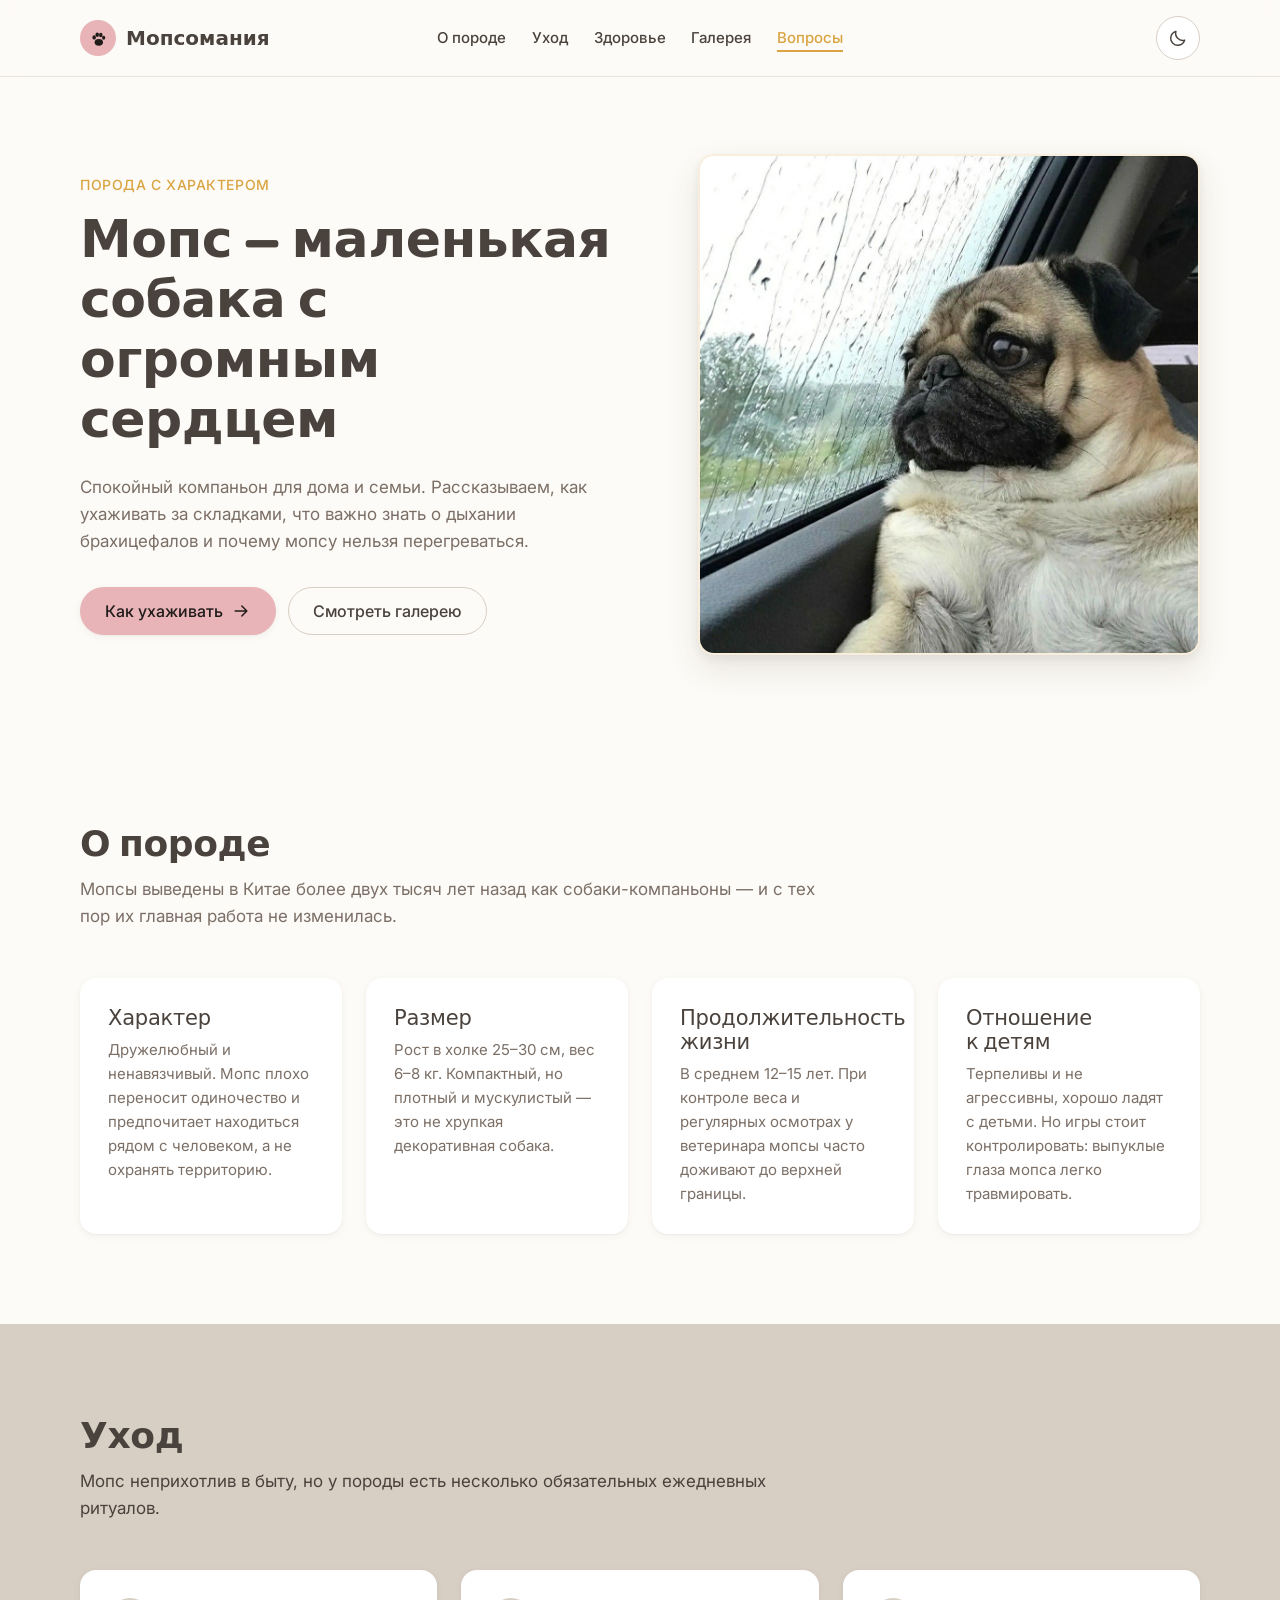
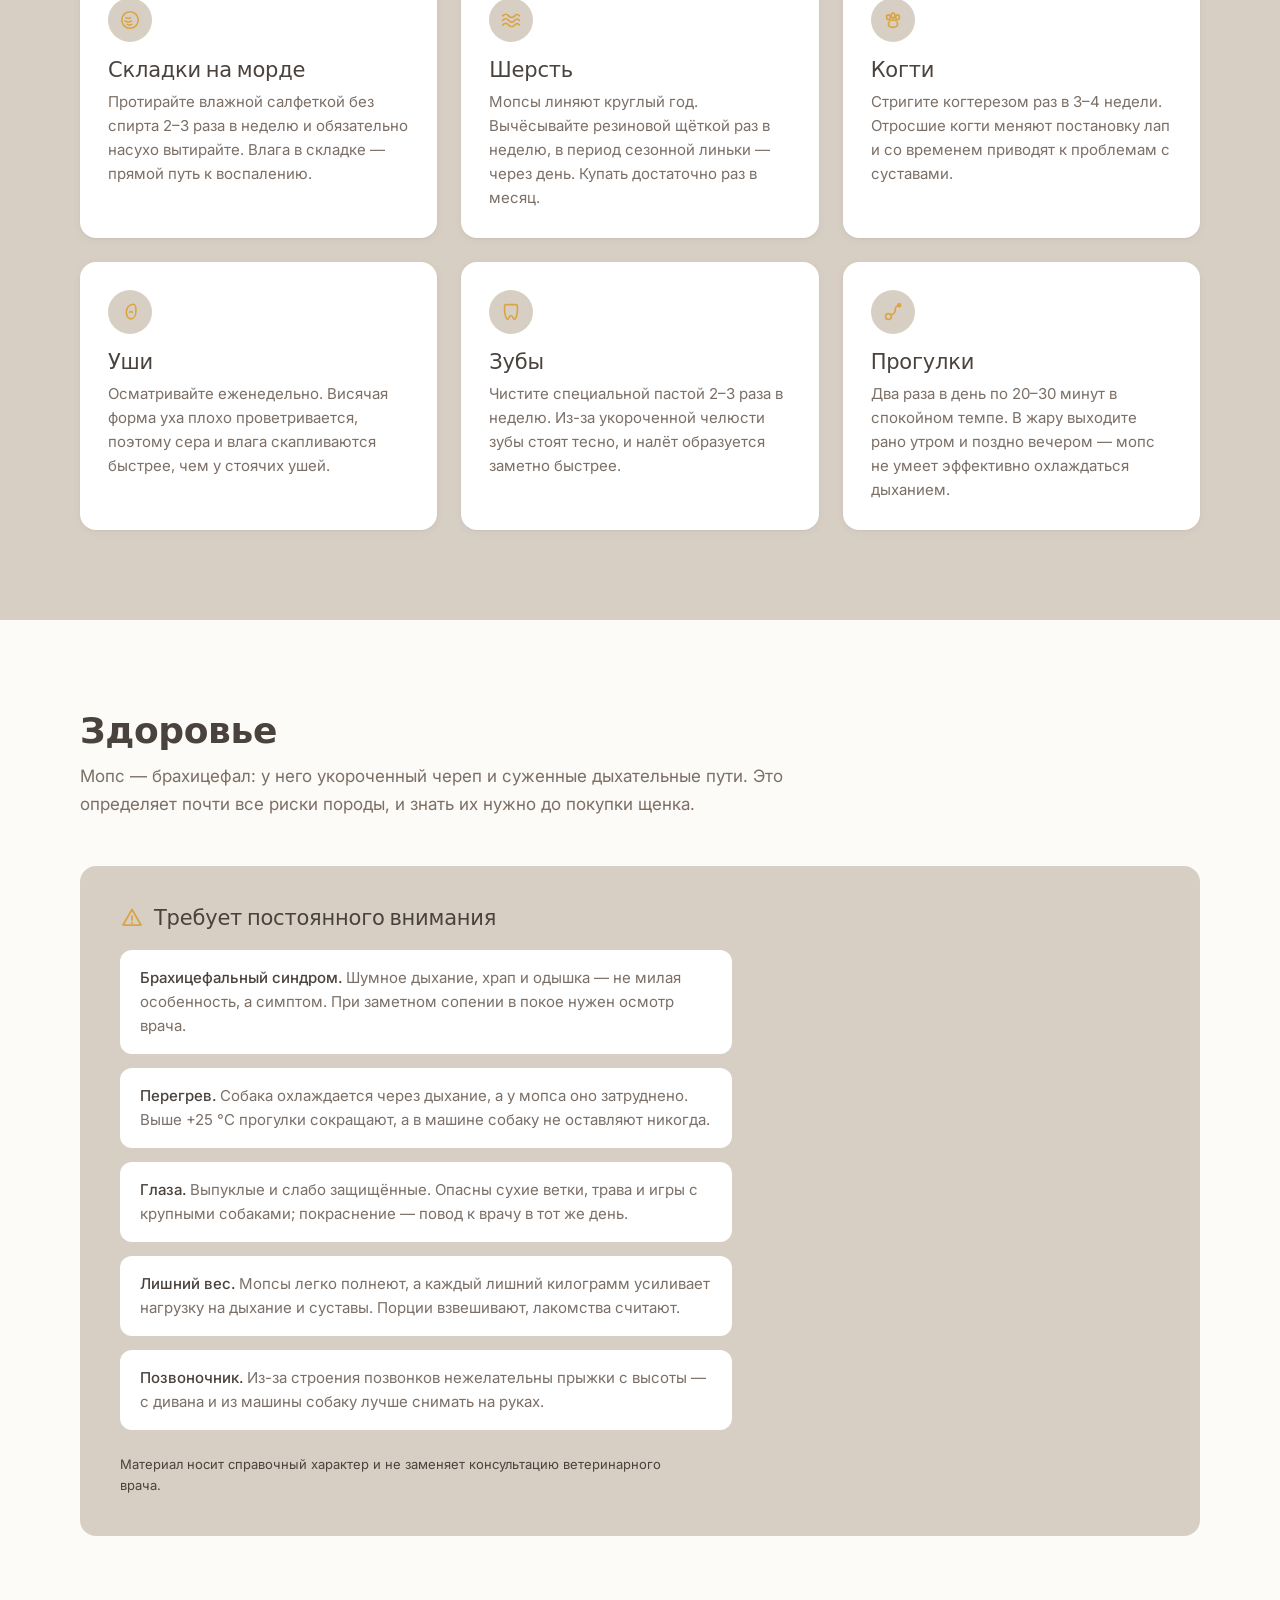
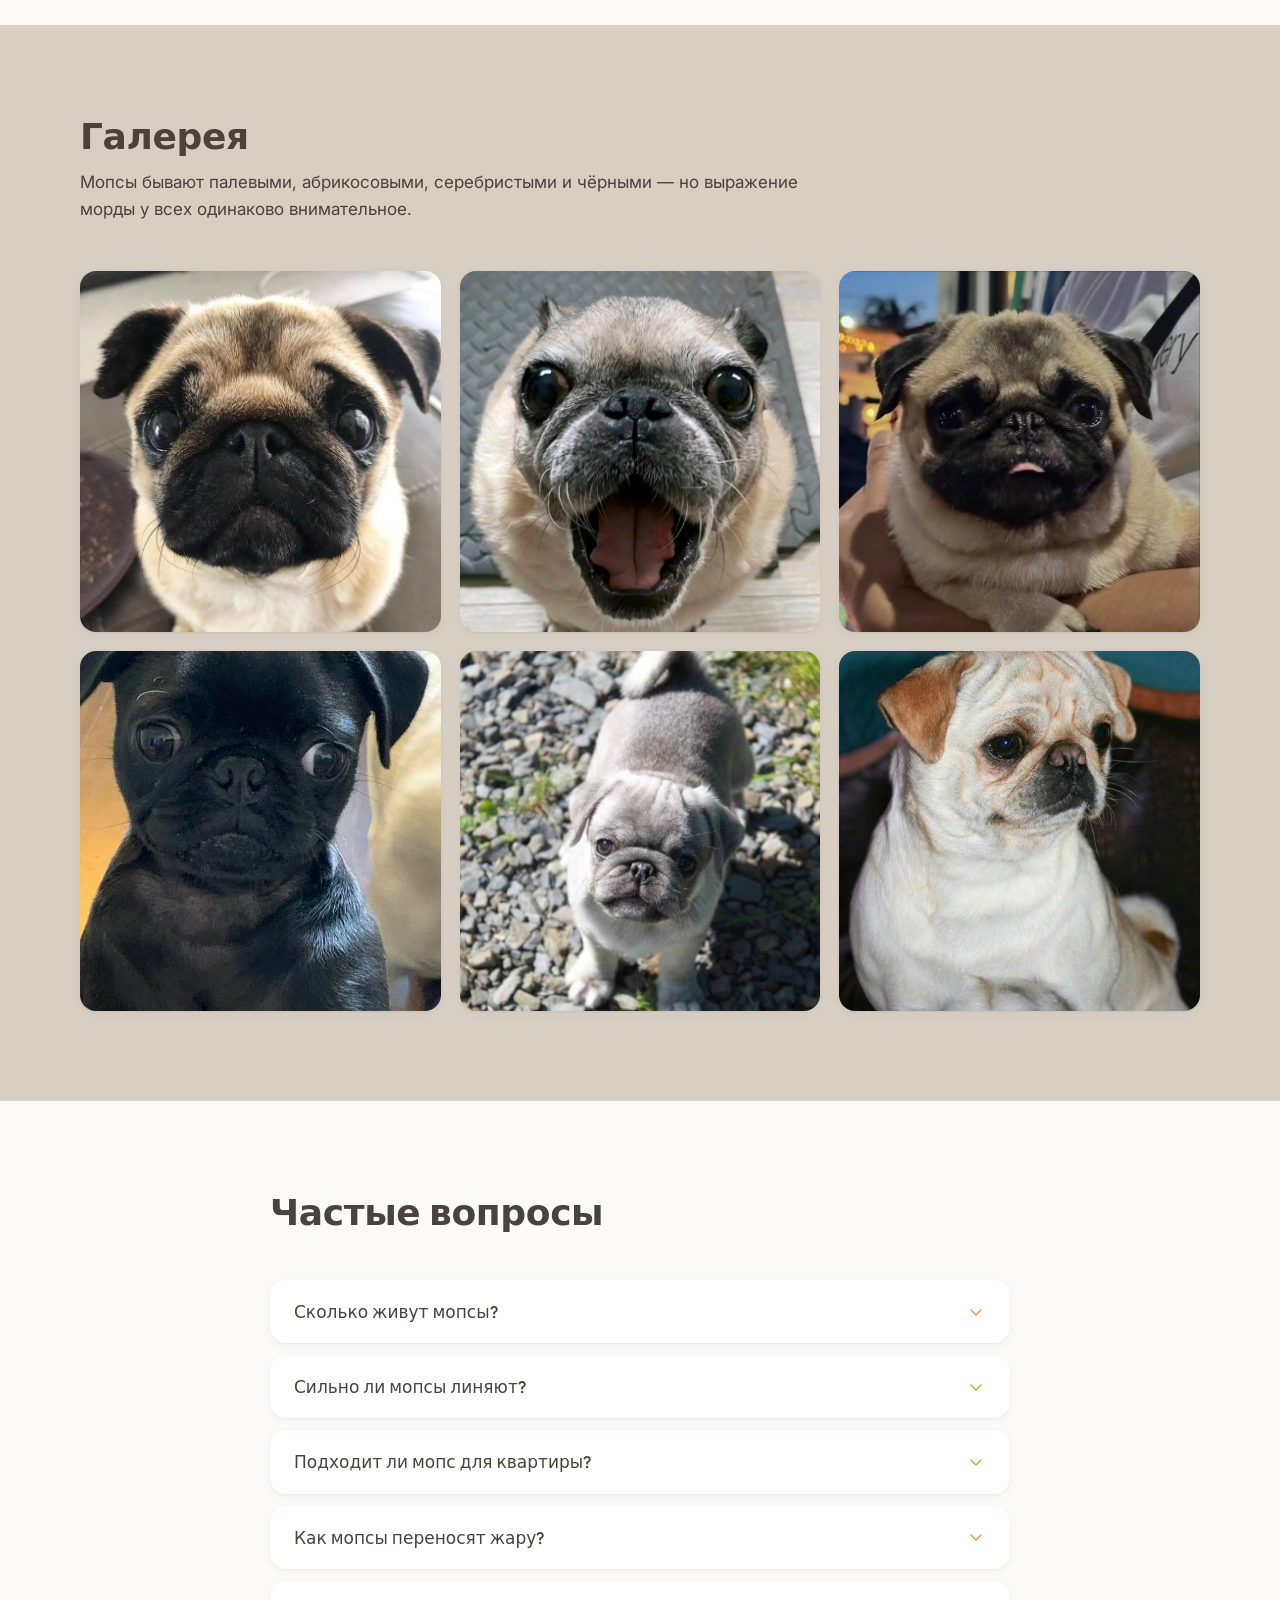
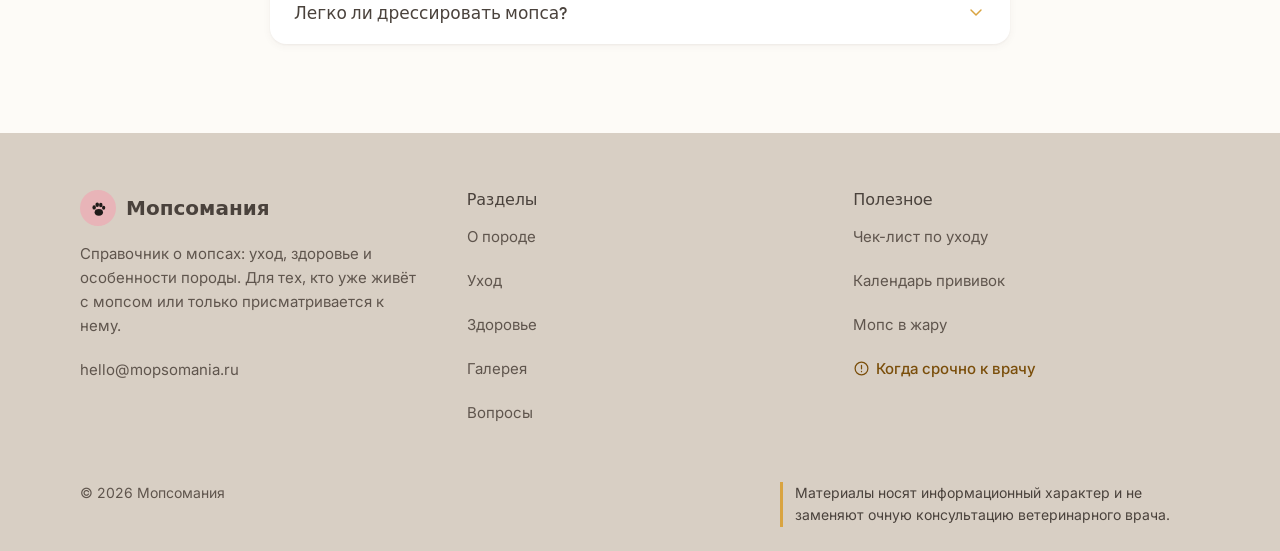
==== index.html @ 710b3b47 "Лендинг о мопсах: вёрстка, интерактивное фото в hero, галерея Статический сайт без зависимостей: чис" ====
<!DOCTYPE html>
<html lang="ru">
<head>
  <meta charset="UTF-8">
  <meta name="viewport" content="width=device-width, initial-scale=1.0">
  <title>Мопсы — всё о породе: характер, уход и здоровье</title>
  <meta name="description" content="Подробно о мопсах: характер породы, ежедневный уход, особенности здоровья брахицефалов, галерея и ответы на частые вопросы.">

  <!-- Инлайновый favicon: без него браузер стучится за /favicon.ico и ловит 404.
       Та же лапа, что в логотипе, — эмодзи рисовала система, и знак в шапке
       и на вкладке выглядели по-разному. Решётки в цветах экранированы как %23. -->
  <link rel="icon" href="data:image/svg+xml,<svg xmlns='http://www.w3.org/2000/svg' viewBox='0 0 24 24'><circle cx='12' cy='12' r='12' fill='%23E8B4B8'/><g fill='%231F1B19'><ellipse cx='6.5' cy='10.6' rx='2.15' ry='2.75'/><ellipse cx='10.4' cy='7.3' rx='2.25' ry='2.95'/><ellipse cx='14.9' cy='7.5' rx='2.2' ry='2.9'/><ellipse cx='18.5' cy='11' rx='2.05' ry='2.6'/><ellipse cx='12.4' cy='16.8' rx='5.3' ry='4.3'/></g></svg>">

  <!-- Шрифты: Fredoka для заголовков, Inter для текста -->
  <link rel="preconnect" href="https://fonts.googleapis.com">
  <link rel="preconnect" href="https://fonts.gstatic.com" crossorigin>
  <link href="https://fonts.googleapis.com/css2?family=Fredoka:wght@500;600&family=Inter:wght@400;500&display=swap" rel="stylesheet">

  <link rel="stylesheet" href="style.css">

  <!--
    Тема применяется ДО первой отрисовки, иначе при загрузке будет вспышка
    светлой темы. Класс .js помечает, что скрипты работают: анимации появления
    прячут контент только в этом случае, иначе без JS страница осталась бы пустой.
  -->
  <script>
    (function () {
      var root = document.documentElement;
      root.classList.add('js');
      var theme = 'light';
      try {
        var saved = localStorage.getItem('theme');
        if (saved === 'light' || saved === 'dark') {
          theme = saved;
        } else if (window.matchMedia('(prefers-color-scheme: dark)').matches) {
          theme = 'dark';
        }
      } catch (e) {
        /* localStorage недоступен (приватный режим) — остаётся светлая тема */
      }
      root.setAttribute('data-theme', theme);
    })();
  </script>
</head>
<body>
  <a class="skip-link" href="#main">Перейти к основному содержимому</a>

  <!-- Сентинел высотой 40px: пока он в зоне видимости, прокрутка меньше порога -->
  <div id="scroll-sentinel" aria-hidden="true"></div>

  <!-- ============ ШАПКА ============ -->
  <header class="header" id="header" role="banner">
    <div class="container header__inner">
      <a class="logo" href="#top">
        <span class="logo__mark" aria-hidden="true">
          <svg class="logo__paw" viewBox="0 0 24 24" aria-hidden="true" focusable="false">
            <ellipse cx="6.5" cy="10.6" rx="2.15" ry="2.75"/>
            <ellipse cx="10.4" cy="7.3" rx="2.25" ry="2.95"/>
            <ellipse cx="14.9" cy="7.5" rx="2.2" ry="2.9"/>
            <ellipse cx="18.5" cy="11" rx="2.05" ry="2.6"/>
            <ellipse cx="12.4" cy="16.8" rx="5.3" ry="4.3"/>
          </svg>
        </span>
        <span>Мопсомания</span>
      </a>

      <!--
        Связь пункта с секцией держится только на data-nav-link ↔ data-nav-section.
        href нигде не разбирается, поэтому замена якорей на пути (#care → /care/)
        не потребует правок ни в CSS, ни в JS.
      -->
      <nav class="nav" id="primary-nav" aria-label="Основная навигация">
        <ul class="nav__list">
          <li><a class="nav__link" href="#about" data-nav-link="about">О породе</a></li>
          <li><a class="nav__link" href="#care" data-nav-link="care">Уход</a></li>
          <li><a class="nav__link" href="#health" data-nav-link="health">Здоровье</a></li>
          <li><a class="nav__link" href="#gallery" data-nav-link="gallery">Галерея</a></li>
          <li><a class="nav__link" href="#faq" data-nav-link="faq">Вопросы</a></li>
        </ul>
      </nav>

      <div class="header__actions">
        <button class="theme-toggle" id="theme-toggle" type="button" aria-label="Включить тёмную тему" aria-pressed="false">
          <svg class="icon icon--sun" viewBox="0 0 24 24" aria-hidden="true" focusable="false">
            <circle cx="12" cy="12" r="4.5"/>
            <path d="M12 2v2.5M12 19.5V22M2 12h2.5M19.5 12H22M4.9 4.9l1.8 1.8M17.3 17.3l1.8 1.8M19.1 4.9l-1.8 1.8M6.7 17.3l-1.8 1.8"/>
          </svg>
          <svg class="icon icon--moon" viewBox="0 0 24 24" aria-hidden="true" focusable="false">
            <path d="M20 14.5A8.5 8.5 0 0 1 9.5 4a8.5 8.5 0 1 0 10.5 10.5z"/>
          </svg>
        </button>

        <button class="nav-toggle" type="button" data-nav-toggle
                aria-label="Открыть меню" aria-expanded="false" aria-controls="primary-nav">
          <svg class="icon icon--burger" viewBox="0 0 24 24" aria-hidden="true" focusable="false">
            <path d="M4 7h16M4 12h16M4 17h16"/>
          </svg>
          <svg class="icon icon--close" viewBox="0 0 24 24" aria-hidden="true" focusable="false">
            <path d="M6 6l12 12M18 6L6 18"/>
          </svg>
        </button>
      </div>
    </div>
  </header>

  <main id="main">

    <!-- ============ HERO ============ -->
    <section class="hero">
      <div class="container hero__inner">
        <div class="hero__content reveal">
          <p class="hero__eyebrow">Порода с характером</p>
          <h1 class="hero__title">Мопс — маленькая собака с огромным сердцем</h1>
          <p class="hero__subtitle">
            Спокойный компаньон для дома и семьи. Рассказываем, как ухаживать за складками,
            что важно знать о дыхании брахицефалов и почему мопсу нельзя перегреваться.
          </p>
          <div class="hero__actions">
            <a class="btn btn--primary" href="#care">
              Как ухаживать
              <svg class="icon btn__icon" viewBox="0 0 24 24" aria-hidden="true" focusable="false">
                <path d="M5 12h13M13 6l6 6-6 6"/>
              </svg>
            </a>
            <a class="btn btn--secondary" href="#gallery">Смотреть галерею</a>
          </div>
        </div>

        <!--
          Интерактивное фото: пользователь «гладит» мопса курсором или пальцем,
          рамка разгорается, на пороге запускается видео с прояснением погоды.
          Зона, в которой жест засчитывается, задана в процентах от размеров
          блока — правится здесь, без захода в JS.
        -->
        <div class="hero__media reveal">
          <div class="pet" data-pet
               data-zone-x="38" data-zone-y="20" data-zone-w="60" data-zone-h="75">
            <img class="pet__photo" src="assets/mops/pug-sad.jpg"
                 alt="Мопс смотрит в окно машины под дождём"
                 width="1067" height="1080">

            <!-- Ни loop, ни controls: видео играет один раз и замирает на последнем кадре -->
            <video class="pet__video" data-pet-video src="assets/mops/pug-happy.mp4"
                   muted playsinline preload="auto" aria-hidden="true"></video>

            <!-- Подсказка про жест бесполезна для скринридера: ему адресована кнопка ниже -->
            <div class="pet__hint" data-pet-hint aria-hidden="true">Погладьте мопса</div>

            <!-- Клавиатурная альтернатива жесту: скрыта, пока не получит фокус -->
            <button class="pet__play" type="button" data-pet-play>Показать</button>
          </div>
        </div>
      </div>
    </section>

    <!-- ============ О ПОРОДЕ ============ -->
    <section class="section" id="about" data-nav-section="about">
      <div class="container">
        <header class="section__head reveal">
          <h2 class="section__title">О породе</h2>
          <p class="section__lead">
            Мопсы выведены в Китае более двух тысяч лет назад как собаки-компаньоны —
            и с тех пор их главная работа не изменилась.
          </p>
        </header>

        <div class="grid grid--4" data-stagger>
          <article class="card reveal">
            <h3 class="card__title">Характер</h3>
            <p class="card__text">
              Дружелюбный и ненавязчивый. Мопс плохо переносит одиночество и предпочитает
              находиться рядом с человеком, а не охранять территорию.
            </p>
          </article>

          <article class="card reveal">
            <h3 class="card__title">Размер</h3>
            <p class="card__text">
              Рост в холке 25–30 см, вес 6–8 кг. Компактный, но плотный и мускулистый —
              это не хрупкая декоративная собака.
            </p>
          </article>

          <article class="card reveal">
            <h3 class="card__title">Продолжительность жизни</h3>
            <p class="card__text">
              В среднем 12–15 лет. При контроле веса и регулярных осмотрах у ветеринара
              мопсы часто доживают до верхней границы.
            </p>
          </article>

          <article class="card reveal">
            <h3 class="card__title">Отношение к детям</h3>
            <p class="card__text">
              Терпеливы и не агрессивны, хорошо ладят с детьми. Но игры стоит контролировать:
              выпуклые глаза мопса легко травмировать.
            </p>
          </article>
        </div>
      </div>
    </section>

    <!-- ============ УХОД ============ -->
    <section class="section section--alt" id="care" data-nav-section="care">
      <div class="container">
        <header class="section__head reveal">
          <h2 class="section__title">Уход</h2>
          <p class="section__lead">
            Мопс неприхотлив в быту, но у породы есть несколько обязательных ежедневных ритуалов.
          </p>
        </header>

        <div class="grid grid--3" data-stagger>
          <article class="card card--icon reveal">
            <span class="card__icon" aria-hidden="true">
              <svg class="icon" viewBox="0 0 24 24" focusable="false">
                <circle cx="12" cy="12" r="9"/>
                <path d="M7.5 9.5c1.6 1.1 3.4 1.1 5 0M6.5 13c2 1.4 5 1.4 7 0M9 16.8c1.6.8 3.4.8 5 0"/>
              </svg>
            </span>
            <h3 class="card__title">Складки на морде</h3>
            <p class="card__text">
              Протирайте влажной салфеткой без спирта 2–3 раза в неделю и обязательно
              насухо вытирайте. Влага в складке — прямой путь к воспалению.
            </p>
          </article>

          <article class="card card--icon reveal">
            <span class="card__icon" aria-hidden="true">
              <svg class="icon" viewBox="0 0 24 24" focusable="false">
                <path d="M3 7.5c2-2.4 4.5-2.4 6.5 0s4.5 2.4 6.5 0 4-1.6 5 0M3 12.5c2-2.4 4.5-2.4 6.5 0s4.5 2.4 6.5 0 4-1.6 5 0M3 17.5c2-2.4 4.5-2.4 6.5 0s4.5 2.4 6.5 0 4-1.6 5 0"/>
              </svg>
            </span>
            <h3 class="card__title">Шерсть</h3>
            <p class="card__text">
              Мопсы линяют круглый год. Вычёсывайте резиновой щёткой раз в неделю,
              в период сезонной линьки — через день. Купать достаточно раз в месяц.
            </p>
          </article>

          <article class="card card--icon reveal">
            <span class="card__icon" aria-hidden="true">
              <svg class="icon" viewBox="0 0 24 24" focusable="false">
                <ellipse cx="7" cy="9" rx="2" ry="2.6"/>
                <ellipse cx="12" cy="7.2" rx="2" ry="2.8"/>
                <ellipse cx="17" cy="9" rx="2" ry="2.6"/>
                <path d="M12 12c3 0 5 2.2 5 4.4S15 20 12 20s-5-1.4-5-3.6S9 12 12 12z"/>
              </svg>
            </span>
            <h3 class="card__title">Когти</h3>
            <p class="card__text">
              Стригите когтерезом раз в 3–4 недели. Отросшие когти меняют постановку лап
              и со временем приводят к проблемам с суставами.
            </p>
          </article>

          <article class="card card--icon reveal">
            <span class="card__icon" aria-hidden="true">
              <svg class="icon" viewBox="0 0 24 24" focusable="false">
                <path d="M15.5 3.5c-4.2 0-7.5 3.8-7.5 8.5 0 4 2 7.5 5 7.5 3.6 0 5.5-4.6 5.5-9.5 0-3.4-1-6.5-3-6.5z"/>
                <path d="M11.5 12.5c.8-1.4 2.2-1.4 3 0"/>
              </svg>
            </span>
            <h3 class="card__title">Уши</h3>
            <p class="card__text">
              Осматривайте еженедельно. Висячая форма уха плохо проветривается,
              поэтому сера и влага скапливаются быстрее, чем у стоячих ушей.
            </p>
          </article>

          <article class="card card--icon reveal">
            <span class="card__icon" aria-hidden="true">
              <svg class="icon" viewBox="0 0 24 24" focusable="false">
                <path d="M6.5 4h11a1.5 1.5 0 0 1 1.5 1.5v5c0 3.2-1.6 9.5-3.2 9.5-1.5 0-1.8-4.2-3.8-4.2s-2.3 4.2-3.8 4.2C6.6 20 5 13.7 5 10.5v-5A1.5 1.5 0 0 1 6.5 4z"/>
              </svg>
            </span>
            <h3 class="card__title">Зубы</h3>
            <p class="card__text">
              Чистите специальной пастой 2–3 раза в неделю. Из-за укороченной челюсти
              зубы стоят тесно, и налёт образуется заметно быстрее.
            </p>
          </article>

          <article class="card card--icon reveal">
            <span class="card__icon" aria-hidden="true">
              <svg class="icon" viewBox="0 0 24 24" focusable="false">
                <circle cx="7" cy="17" r="3.2"/>
                <path d="M10.2 15.2c3-1 4.3-3.2 4.3-6.2A4.3 4.3 0 0 1 18.8 4.7"/>
                <circle cx="18.8" cy="4.7" r="1.6"/>
              </svg>
            </span>
            <h3 class="card__title">Прогулки</h3>
            <p class="card__text">
              Два раза в день по 20–30 минут в спокойном темпе. В жару выходите рано утром
              и поздно вечером — мопс не умеет эффективно охлаждаться дыханием.
            </p>
          </article>
        </div>
      </div>
    </section>

    <!-- ============ ЗДОРОВЬЕ ============ -->
    <section class="section" id="health" data-nav-section="health">
      <div class="container">
        <header class="section__head reveal">
          <h2 class="section__title">Здоровье</h2>
          <p class="section__lead">
            Мопс — брахицефал: у него укороченный череп и суженные дыхательные пути.
            Это определяет почти все риски породы, и знать их нужно до покупки щенка.
          </p>
        </header>

        <div class="callout reveal">
          <h3 class="callout__title">
            <svg class="icon callout__icon" viewBox="0 0 24 24" aria-hidden="true" focusable="false">
              <path d="M12 3.5 21 19H3z"/>
              <path d="M12 10v4M12 16.5v.5"/>
            </svg>
            Требует постоянного внимания
          </h3>

          <ul class="callout__list" data-stagger>
            <li class="reveal">
              <strong>Брахицефальный синдром.</strong> Шумное дыхание, храп и одышка —
              не милая особенность, а симптом. При заметном сопении в покое нужен осмотр врача.
            </li>
            <li class="reveal">
              <strong>Перегрев.</strong> Собака охлаждается через дыхание, а у мопса оно
              затруднено. Выше +25 °C прогулки сокращают, а в машине собаку не оставляют никогда.
            </li>
            <li class="reveal">
              <strong>Глаза.</strong> Выпуклые и слабо защищённые. Опасны сухие ветки,
              трава и игры с крупными собаками; покраснение — повод к врачу в тот же день.
            </li>
            <li class="reveal">
              <strong>Лишний вес.</strong> Мопсы легко полнеют, а каждый лишний килограмм
              усиливает нагрузку на дыхание и суставы. Порции взвешивают, лакомства считают.
            </li>
            <li class="reveal">
              <strong>Позвоночник.</strong> Из-за строения позвонков нежелательны прыжки
              с высоты — с дивана и из машины собаку лучше снимать на руках.
            </li>
          </ul>

          <p class="callout__note">
            Материал носит справочный характер и не заменяет консультацию ветеринарного врача.
          </p>
        </div>
      </div>
    </section>

    <!-- ============ ГАЛЕРЕЯ ============ -->
    <section class="section section--alt" id="gallery" data-nav-section="gallery">
      <div class="container">
        <header class="section__head reveal">
          <h2 class="section__title">Галерея</h2>
          <p class="section__lead">
            Мопсы бывают палевыми, абрикосовыми, серебристыми и чёрными — но выражение морды
            у всех одинаково внимательное.
          </p>
        </header>

        <!--
          Снимков ровно шесть: сетка делится нацело и на 2 колонки, и на 3,
          поэтому последний ряд не остаётся с одиночным кадром (см. CSS галереи).
          width/height — настоящие размеры файлов; в квадрат их приводит CSS
          через aspect-ratio и object-fit: cover.
        -->
        <div class="gallery" data-stagger>
          <figure class="gallery__item reveal">
            <img src="assets/mops/pug-1.jpg" alt="Палевый мопс крупным планом смотрит в камеру снизу вверх" width="736" height="920" loading="lazy">
          </figure>
          <figure class="gallery__item reveal">
            <img src="assets/mops/pug-2.jpg" alt="Мопс с седеющей мордой, снятый сверху, широко раскрыл пасть" width="735" height="888" loading="lazy">
          </figure>
          <figure class="gallery__item reveal">
            <img src="assets/mops/pug-3.jpg" alt="Мопс сидит на руках у хозяина вечером на улице" width="736" height="735" loading="lazy">
          </figure>
          <figure class="gallery__item reveal">
            <img src="assets/mops/pug-4.jpg" alt="Щенок мопса чёрного окраса крупным планом" width="720" height="960" loading="lazy">
          </figure>
          <figure class="gallery__item reveal">
            <img src="assets/mops/pug-5.jpg" alt="Щенок мопса серебристого окраса стоит на гравийной дорожке" width="399" height="468" loading="lazy">
          </figure>
          <figure class="gallery__item reveal">
            <img src="assets/mops/pug-6.jpg" alt="Светлый мопс сидит в кресле, повернув голову в сторону" width="455" height="623" loading="lazy">
          </figure>
        </div>
      </div>
    </section>

    <!-- ============ FAQ ============ -->
    <section class="section" id="faq" data-nav-section="faq">
      <div class="container container--narrow">
        <header class="section__head reveal">
          <h2 class="section__title">Частые вопросы</h2>
        </header>

        <div class="faq" data-stagger>
          <details class="faq__item reveal">
            <summary class="faq__question">
              Сколько живут мопсы?
              <svg class="icon faq__chevron" viewBox="0 0 24 24" aria-hidden="true" focusable="false">
                <path d="M6 9.5l6 6 6-6"/>
              </svg>
            </summary>
            <div class="faq__body">
              <div class="faq__body-inner">
                <p>
                  В среднем 12–15 лет. Основные факторы, которые сокращают этот срок, —
                  лишний вес и запущенные проблемы с дыханием, а не возраст сам по себе.
                </p>
              </div>
            </div>
          </details>

          <details class="faq__item reveal">
            <summary class="faq__question">
              Сильно ли мопсы линяют?
              <svg class="icon faq__chevron" viewBox="0 0 24 24" aria-hidden="true" focusable="false">
                <path d="M6 9.5l6 6 6-6"/>
              </svg>
            </summary>
            <div class="faq__body">
              <div class="faq__body-inner">
                <p>
                  Да, и круглый год — это одна из главных бытовых особенностей породы.
                  Короткая шерсть заметна на тёмной одежде и мебели. Регулярное вычёсывание
                  снижает количество шерсти в доме, но не убирает её полностью.
                </p>
              </div>
            </div>
          </details>

          <details class="faq__item reveal">
            <summary class="faq__question">
              Подходит ли мопс для квартиры?
              <svg class="icon faq__chevron" viewBox="0 0 24 24" aria-hidden="true" focusable="false">
                <path d="M6 9.5l6 6 6-6"/>
              </svg>
            </summary>
            <div class="faq__body">
              <div class="faq__body-inner">
                <p>
                  Да, это одна из самых «квартирных» пород: мопсу не нужны длительные нагрузки,
                  он мало лает и спокойно проводит день дома. Учитывайте только храп во сне —
                  для чуткого сна хозяина это может быть проблемой.
                </p>
              </div>
            </div>
          </details>

          <details class="faq__item reveal">
            <summary class="faq__question">
              Как мопсы переносят жару?
              <svg class="icon faq__chevron" viewBox="0 0 24 24" aria-hidden="true" focusable="false">
                <path d="M6 9.5l6 6 6-6"/>
              </svg>
            </summary>
            <div class="faq__body">
              <div class="faq__body-inner">
                <p>
                  Плохо. Строение носоглотки мешает охлаждаться дыханием, поэтому тепловой удар
                  наступает быстрее, чем у других пород. Летом гуляйте по прохладе, берите воду
                  и следите за отдышкой — при ней прогулку нужно прекратить.
                </p>
              </div>
            </div>
          </details>

          <details class="faq__item reveal">
            <summary class="faq__question">
              Легко ли дрессировать мопса?
              <svg class="icon faq__chevron" viewBox="0 0 24 24" aria-hidden="true" focusable="false">
                <path d="M6 9.5l6 6 6-6"/>
              </svg>
            </summary>
            <div class="faq__body">
              <div class="faq__body-inner">
                <p>
                  Мопс сообразителен, но упрям и быстро теряет интерес к повторам. Занятия
                  должны быть короткими и на положительном подкреплении: жёсткие методы
                  порода переносит плохо и просто перестаёт сотрудничать.
                </p>
              </div>
            </div>
          </details>
        </div>
      </div>
    </section>

  </main>

  <!-- ============ ФУТЕР ============ -->
  <footer class="footer" role="contentinfo" data-reveal>
    <div class="container">
      <div class="footer__grid" data-stagger>

        <!-- Колонка 1: о проекте. На мобильных не сворачивается -->
        <div class="footer__col reveal">
          <a class="logo" href="#top">
            <span class="logo__mark" aria-hidden="true">
              <svg class="logo__paw" viewBox="0 0 24 24" aria-hidden="true" focusable="false">
                <ellipse cx="6.5" cy="10.6" rx="2.15" ry="2.75"/>
                <ellipse cx="10.4" cy="7.3" rx="2.25" ry="2.95"/>
                <ellipse cx="14.9" cy="7.5" rx="2.2" ry="2.9"/>
                <ellipse cx="18.5" cy="11" rx="2.05" ry="2.6"/>
                <ellipse cx="12.4" cy="16.8" rx="5.3" ry="4.3"/>
              </svg>
            </span>
            <span>Мопсомания</span>
          </a>
          <p class="footer__text">
            Справочник о мопсах: уход, здоровье и особенности породы. Для тех, кто уже живёт
            с мопсом или только присматривается к нему.
          </p>
          <p class="footer__contact">
            <a class="footer__link" href="mailto:hello@mopsomania.ru">hello@mopsomania.ru</a>
          </p>
        </div>

        <!-- Колонки 2 и 3: до 768px это нативный аккордеон, выше — обычные заголовки -->
        <details class="footer__col footer__group reveal" data-footer-accordion>
          <summary class="footer__summary">
            <h3 class="footer__title">Разделы</h3>
            <svg class="icon footer__chevron" viewBox="0 0 24 24" aria-hidden="true" focusable="false">
              <path d="M6 9.5l6 6 6-6"/>
            </svg>
          </summary>
          <ul class="footer__list">
            <li><a class="footer__link" href="#about" data-nav-link="about">О породе</a></li>
            <li><a class="footer__link" href="#care" data-nav-link="care">Уход</a></li>
            <li><a class="footer__link" href="#health" data-nav-link="health">Здоровье</a></li>
            <li><a class="footer__link" href="#gallery" data-nav-link="gallery">Галерея</a></li>
            <li><a class="footer__link" href="#faq" data-nav-link="faq">Вопросы</a></li>
          </ul>
        </details>

        <details class="footer__col footer__group footer__col--wide reveal" data-footer-accordion>
          <summary class="footer__summary">
            <h3 class="footer__title">Полезное</h3>
            <svg class="icon footer__chevron" viewBox="0 0 24 24" aria-hidden="true" focusable="false">
              <path d="M6 9.5l6 6 6-6"/>
            </svg>
          </summary>
          <ul class="footer__list">
            <li><a class="footer__link" href="#care">Чек-лист по уходу</a></li>
            <li><a class="footer__link" href="#health">Календарь прививок</a></li>
            <li><a class="footer__link" href="#health">Мопс в жару</a></li>
            <li>
              <a class="footer__link footer__link--urgent" href="#health">
                <svg class="icon footer__urgent-icon" viewBox="0 0 24 24" aria-hidden="true" focusable="false">
                  <circle cx="12" cy="12" r="9"/>
                  <path d="M12 7.5v5M12 16v.5"/>
                </svg>
                Когда срочно к врачу
              </a>
            </li>
          </ul>
        </details>

      </div>

      <div class="footer__bottom">
        <p class="footer__copy">© 2026 Мопсомания</p>
        <p class="footer__disclaimer">
          Материалы носят информационный характер и не заменяют очную консультацию
          ветеринарного врача.
        </p>
      </div>
    </div>
  </footer>

  <script src="script.js"></script>
</body>
</html>
---- style.css ----
/* =========================================================
   1. ТОКЕНЫ: цвета, радиусы, тени, тайминги
   ========================================================= */

:root {
  /* Светлая тема */
  --bg: #FDFBF7;
  --surface: #FFFFFF;
  --text: #4A423C;
  /* #8A7F76 давал лишь 3.8–3.9:1 на --bg и --surface; #7B6F66 — 4.72 и 4.88:1 */
  --text-muted: #7B6F66;
  --accent: #E8B4B8;
  --accent-2: #D9A441;
  --neutral: #D8CFC4;

  /* Цвет текста на заливке акцентом.
     Переиспользует тёмный тон палитры (#1F1B19): на --accent даёт ~9:1,
     на --accent-2 при hover ~7.6:1 — обе темы проходят AA с запасом. */
  --on-accent: #1F1B19;

  /* Ссылки подвала. Фон футера здесь --neutral (#D8CFC4), он тёмный,
     поэтому текст нужен темнее предложенного #6B6058: тот даёт лишь 3.97:1.
     #5F554D — 4.72:1, проходит AA. */
  --footer-link: #5F554D;

  /* Наведение в светлой теме: горчичный различим по тону, но по яркости
     даёт всего 1.46:1 — подчёркивание и сдвиг здесь несут основную нагрузку */
  --footer-link-hover: #D9A441;

  /* Ссылка на неотложное состояние. Тот же тон, что у наведения, но глубже:
     --accent-2 на --neutral давал 1.46:1, #7A4E0A даёт 4.67:1 */
  --footer-urgent: #7A4E0A;

  /* Радиусы */
  --radius-card: 16px;
  --radius-sm: 12px;
  --radius-pill: 999px;

  /* Мягкие тени малой интенсивности */
  --shadow-sm: 0 1px 2px rgba(74, 66, 60, .05), 0 2px 8px rgba(74, 66, 60, .05);
  --shadow-md: 0 2px 4px rgba(74, 66, 60, .06), 0 8px 20px rgba(74, 66, 60, .09);
  --shadow-lg: 0 4px 8px rgba(74, 66, 60, .07), 0 14px 32px rgba(74, 66, 60, .12);

  /* Движение */
  --ease: cubic-bezier(0.4, 0, 0.2, 1);
  --dur: 200ms;
  --dur-ui: 180ms;      /* интерактивные элементы шапки и футера */
  --dur-theme: 250ms;
  --dur-reveal: 560ms;

  /* Высота шапки — от неё считается отступ якорей */
  --header-h: 76px;

  /* Ритм */
  --section-gap: clamp(3.5rem, 7vw, 6rem);
}

/* Тёмная тема — выбор пользователя (задаётся инлайн-скриптом в <head>) */
:root[data-theme="dark"] {
  --bg: #1F1B19;
  --surface: #2A2422;
  --text: #F0E8E0;
  --text-muted: #B5AAA0;
  --accent: #EFC2C6;
  --accent-2: #E0AE52;
  --neutral: #3A3230;

  /* В тёмной теме подвал лежит на --surface: 8.46:1 */
  --footer-link: #C9BFB6;
  /* Тут розовый акцент читается отлично (9.6:1), менять его незачем */
  --footer-link-hover: #EFC2C6;
  /* На тёмном подвале горчичный и так даёт 7.53:1 */
  --footer-urgent: #E0AE52;

  --shadow-sm: 0 1px 2px rgba(0, 0, 0, .3), 0 2px 8px rgba(0, 0, 0, .25);
  --shadow-md: 0 2px 4px rgba(0, 0, 0, .35), 0 8px 20px rgba(0, 0, 0, .35);
  --shadow-lg: 0 4px 8px rgba(0, 0, 0, .4), 0 14px 32px rgba(0, 0, 0, .45);
}

/* Резерв на случай отключённого JS: тема берётся из системной настройки */
@media (prefers-color-scheme: dark) {
  :root:not([data-theme="light"]) {
    --bg: #1F1B19;
    --surface: #2A2422;
    --text: #F0E8E0;
    --text-muted: #B5AAA0;
    --accent: #EFC2C6;
    --accent-2: #E0AE52;
    --neutral: #3A3230;
    --footer-link: #C9BFB6;
    --footer-link-hover: #EFC2C6;
    --footer-urgent: #E0AE52;

    --shadow-sm: 0 1px 2px rgba(0, 0, 0, .3), 0 2px 8px rgba(0, 0, 0, .25);
    --shadow-md: 0 2px 4px rgba(0, 0, 0, .35), 0 8px 20px rgba(0, 0, 0, .35);
    --shadow-lg: 0 4px 8px rgba(0, 0, 0, .4), 0 14px 32px rgba(0, 0, 0, .45);
  }
}

/* =========================================================
   2. БАЗА И ТИПОГРАФИКА
   ========================================================= */

*,
*::before,
*::after {
  box-sizing: border-box;
}

html {
  scroll-behavior: smooth;
}

/* Заголовок секции не должен уезжать под липкую шапку */
[data-nav-section] {
  scroll-margin-top: calc(var(--header-h) + 16px);
}

body {
  margin: 0;
  background-color: var(--bg);
  color: var(--text);
  font-family: 'Inter', system-ui, -apple-system, 'Segoe UI', sans-serif;
  font-weight: 400;
  font-size: 1rem;
  line-height: 1.6;
  -webkit-font-smoothing: antialiased;
  /* Плавная смена темы — только цвета, без transform */
  transition: background-color var(--dur-theme) var(--ease),
              color var(--dur-theme) var(--ease);
}

h1, h2, h3 {
  font-family: 'Fredoka', system-ui, sans-serif;
  font-weight: 600;
  line-height: 1.15;
  letter-spacing: -0.01em;
  margin: 0 0 .5em;
  text-wrap: balance;
}

h1 { font-size: clamp(2rem, 5vw, 3.25rem); }
h2 { font-size: clamp(1.625rem, 3.5vw, 2.25rem); }
h3 { font-size: clamp(1.125rem, 2vw, 1.3125rem); font-weight: 500; }

p {
  margin: 0 0 1rem;
  max-width: 68ch;
}

img {
  display: block;
  max-width: 100%;
  height: auto;
}

ul {
  margin: 0;
  padding: 0;
  list-style: none;
}

/* Единое видимое кольцо фокуса — не удалять */
:focus-visible {
  outline: 2px solid var(--accent-2);
  outline-offset: 3px;
  border-radius: 4px;
}

.skip-link {
  position: absolute;
  left: -9999px;
  top: 0;
  z-index: 100;
  padding: .75rem 1.25rem;
  background: var(--surface);
  color: var(--text);
  border-radius: 0 0 var(--radius-sm) 0;
  box-shadow: var(--shadow-md);
}

.skip-link:focus {
  left: 0;
}

/* =========================================================
   3. РАЗМЕТКА: контейнеры и секции
   ========================================================= */

.container {
  width: 100%;
  max-width: 1200px;
  margin: 0 auto;
  padding-inline: clamp(1rem, 4vw, 2.5rem);
}

.container--narrow {
  max-width: 820px;
}

.section {
  padding-block: var(--section-gap);
}

/* Вторичная секция на фоне --neutral */
.section--alt {
  background-color: var(--neutral);
  transition: background-color var(--dur-theme) var(--ease);
}

.section__head {
  margin-bottom: clamp(2rem, 4vw, 3rem);
}

.section__title {
  margin-bottom: .35em;
}

.section__lead {
  color: var(--text-muted);
  font-size: 1.0625rem;
}

/* На фоне --neutral приглушённый текст даёт всего 2.55:1 (светлая тема),
   поэтому здесь берём основной --text: 6.4:1, всё ещё из палитры. */
.section--alt .section__lead {
  color: var(--text);
}

/* Сетки карточек */
.grid {
  display: grid;
  gap: clamp(1rem, 2vw, 1.5rem);
}

/* 300px даёт ровно 3 колонки на контейнере 1200px — 6 карточек ложатся 3×2,
   а не 4+2, как при меньшем минимуме */
.grid--3 { grid-template-columns: repeat(auto-fit, minmax(min(100%, 300px), 1fr)); }
.grid--4 { grid-template-columns: repeat(auto-fit, minmax(min(100%, 230px), 1fr)); }

/* =========================================================
   4. ШАПКА
   ========================================================= */

/* Высота сентинела = порог прокрутки, после которого у шапки появляется тень */
#scroll-sentinel {
  position: absolute;
  top: 0;
  height: 40px;
  width: 100%;
  pointer-events: none;
}

/*
  Раньше фон шапки был ровно --bg, то есть цвет страницы: до прокрутки шапка
  визуально сливалась с контентом и держалась только на тени, которая
  появлялась после 40px. Теперь её отделяет граница снизу — видна сразу.
*/
.header {
  position: sticky;
  top: 0;
  z-index: 50;
  background-color: var(--bg);
  border-bottom: 1px solid color-mix(in srgb, var(--neutral) 55%, transparent);
  transition: background-color 200ms var(--ease),
              border-color 200ms var(--ease),
              box-shadow 200ms var(--ease);
}

/* Появляется после 40px прокрутки, класс ставит initHeaderShadow() */
.header--scrolled {
  background-color: var(--surface);
  border-bottom-color: color-mix(in srgb, var(--neutral) 90%, transparent);
  box-shadow: var(--shadow-md);
}

/*
  Полупрозрачность включаем только там, где есть размытие: без backdrop-filter
  сквозь шапку просто ехал бы неразмытый контент. Фолбэк — сплошной фон выше.
*/
@supports ((backdrop-filter: blur(1px)) or (-webkit-backdrop-filter: blur(1px))) {
  .header {
    background-color: color-mix(in srgb, var(--bg) 82%, transparent);
    -webkit-backdrop-filter: blur(12px);
    backdrop-filter: blur(12px);
  }

  .header--scrolled {
    background-color: color-mix(in srgb, var(--surface) 86%, transparent);
  }
}

.header__inner {
  display: flex;
  align-items: center;
  gap: 1rem;
  min-height: var(--header-h);
}

.header__actions {
  display: flex;
  align-items: center;
  gap: .5rem;
  margin-inline-start: auto;
}

/*
  Десктоп: три колонки 1fr auto 1fr — меню стоит ровно по центру шапки
  независимо от того, насколько широки логотип и кнопки справа.

  Было иначе: margin-inline-start: auto висел и на .nav, и на .header__actions,
  два auto-отступа делили свободное место пополам, и меню вставало не по центру
  и не у края, а в случайной точке между ними — и переезжало при смене числа
  пунктов. Само меню внутри осталось на flex с gap, так что число ссылок
  по-прежнему нигде не зашито.
*/
@media (min-width: 769px) {
  .header__inner {
    display: grid;
    grid-template-columns: 1fr auto 1fr;
  }

  /* Без этого ссылка растянулась бы на всю колонку и кликом по пустому
     месту слева уводила бы наверх */
  .logo {
    justify-self: start;
  }

  /* Колонки уже расставили всё сами — auto-отступы больше не нужны */
  .nav {
    margin-inline-start: 0;
  }

  .header__actions {
    margin-inline-start: 0;
    justify-self: end;
  }
}

.logo {
  display: inline-flex;
  align-items: center;
  gap: .625rem;
  font-family: 'Fredoka', system-ui, sans-serif;
  font-weight: 600;
  font-size: 1.25rem;
  color: var(--text);
  text-decoration: none;
  white-space: nowrap;
}

/*
  Знак вместо эмодзи 🐾: эмодзи рисовала система, поэтому на Windows, macOS
  и Android логотип выглядел по-разному и не подчинялся палитре. Кружок взят
  той же подачи, что у .card__icon.
*/
.logo__mark {
  display: inline-grid;
  place-items: center;
  flex-shrink: 0;
  width: 2.25rem;
  height: 2.25rem;
  border-radius: var(--radius-pill);
  background-color: var(--accent);
  color: var(--on-accent);
  transition: background-color var(--dur) var(--ease),
              transform var(--dur) var(--ease);
}

/* Лапа заливная, в отличие от контурных .icon по всему сайту */
.logo__paw {
  width: 1.1875rem;
  height: 1.1875rem;
  fill: currentColor;
  stroke: none;
}

.logo:hover .logo__mark {
  transform: rotate(-8deg);
  background-color: var(--accent-2);
}

/* Раскладка на flex с gap — число пунктов нигде не зашито,
   вёрстка одинаково работает и при 4, и при 8 ссылках */
.nav {
  margin-inline-start: auto;
}

.nav__list {
  display: flex;
  align-items: center;
  gap: clamp(.75rem, 2vw, 1.75rem);
}

.nav__link {
  position: relative;
  display: flex;
  align-items: center;
  min-height: 40px;
  color: var(--text);
  text-decoration: none;
  font-size: .9375rem;
  font-weight: 500;
  transition: color var(--dur-ui) var(--ease);
}

/* Подчёркивание «выезжает» слева направо */
.nav__link::after {
  content: '';
  position: absolute;
  left: 0;
  bottom: .35rem;
  width: 100%;
  height: 2px;
  background-color: var(--accent-2);
  transform: scaleX(0);
  transform-origin: left;
  transition: transform var(--dur-ui) var(--ease);
}

.nav__link:hover {
  color: var(--accent-2);
}

.nav__link:hover::after,
.nav__link--active::after {
  transform: scaleX(1);
}

/* Активный пункт ставит initScrollSpy() — единственное место в коде */
.nav__link--active {
  color: var(--accent-2);
}

/* Бургер: только до 768px */
.nav-toggle {
  display: none;
  place-items: center;
  width: 48px;
  height: 48px;
  border: 1px solid var(--neutral);
  border-radius: var(--radius-pill);
  background-color: var(--surface);
  color: var(--text);
  cursor: pointer;
  transition: color var(--dur-ui) var(--ease),
              border-color var(--dur-ui) var(--ease);
}

.nav-toggle:hover {
  color: var(--accent-2);
  border-color: var(--accent-2);
}

.icon--close { display: none; }

[data-nav-toggle][aria-expanded="true"] .icon--burger { display: none; }
[data-nav-toggle][aria-expanded="true"] .icon--close { display: block; }

/* Переключатель темы */
.theme-toggle {
  flex-shrink: 0;
  display: inline-grid;
  place-items: center;
  width: 2.75rem;
  height: 2.75rem;
  border: 1px solid var(--neutral);
  border-radius: var(--radius-pill);
  background-color: var(--surface);
  color: var(--text);
  cursor: pointer;
  transition: background-color var(--dur) var(--ease),
              border-color var(--dur) var(--ease),
              color var(--dur) var(--ease),
              transform var(--dur) var(--ease);
}

.theme-toggle:hover {
  color: var(--accent-2);
  border-color: var(--accent-2);
  transform: translateY(-2px);
}

.theme-toggle:active {
  transform: translateY(0);
}

/* Показываем только актуальную иконку: солнце в тёмной теме, луну в светлой */
.icon--sun { display: none; }
.icon--moon { display: block; }

:root[data-theme="dark"] .icon--sun { display: block; }
:root[data-theme="dark"] .icon--moon { display: none; }

@media (prefers-color-scheme: dark) {
  :root:not([data-theme="light"]) .icon--sun { display: block; }
  :root:not([data-theme="light"]) .icon--moon { display: none; }
}

/* Иконки — единый стиль контурных SVG */
.icon {
  width: 1.25rem;
  height: 1.25rem;
  fill: none;
  stroke: currentColor;
  stroke-width: 1.75;
  stroke-linecap: round;
  stroke-linejoin: round;
}

/* =========================================================
   5. КНОПКИ И ССЫЛКИ
   ========================================================= */

.btn {
  display: inline-flex;
  align-items: center;
  justify-content: center;
  gap: .5rem;
  padding: .8125rem 1.5rem;
  border: 1px solid transparent;
  border-radius: var(--radius-pill);
  font-family: inherit;
  font-size: 1rem;
  font-weight: 500;
  line-height: 1.2;
  text-decoration: none;
  cursor: pointer;
  transition: background-color var(--dur) var(--ease),
              border-color var(--dur) var(--ease),
              color var(--dur) var(--ease),
              box-shadow var(--dur) var(--ease),
              transform var(--dur) var(--ease);
}

.btn--primary {
  background-color: var(--accent);
  color: var(--on-accent);
  box-shadow: var(--shadow-sm);
}

.btn--secondary {
  background-color: transparent;
  border-color: var(--neutral);
  color: var(--text);
}

.btn:hover {
  transform: translateY(-2px);
  box-shadow: var(--shadow-md);
}

.btn--primary:hover,
.btn--secondary:hover {
  background-color: var(--accent-2);
  border-color: var(--accent-2);
  color: var(--on-accent);
}

/* Нажатие возвращает кнопку на место — чувствуется отклик */
.btn:active {
  transform: translateY(0);
  box-shadow: var(--shadow-sm);
}

/* Иконка внутри кнопки уезжает вперёд при наведении на кнопку */
.btn__icon {
  transition: transform var(--dur) var(--ease);
}

.btn:hover .btn__icon {
  transform: translateX(3px);
}

/* Текстовая ссылка: подчёркивание раскрывается слева направо */
.link {
  color: var(--text);
  text-decoration: none;
  background-image: linear-gradient(var(--accent-2), var(--accent-2));
  background-repeat: no-repeat;
  background-position: left 100%;
  background-size: 0% 2px;
  transition: background-size var(--dur) var(--ease),
              color var(--dur) var(--ease);
}

.link:hover {
  color: var(--accent-2);
  background-size: 100% 2px;
}

/* =========================================================
   6. КАРТОЧКИ
   ========================================================= */

.card {
  padding: clamp(1.25rem, 2.5vw, 1.75rem);
  background-color: var(--surface);
  border-radius: var(--radius-card);
  box-shadow: var(--shadow-sm);
  transition: background-color var(--dur-theme) var(--ease),
              box-shadow var(--dur) var(--ease),
              transform var(--dur) var(--ease);
}

.card:hover {
  transform: translateY(-4px);
  box-shadow: var(--shadow-md);
}

.card__title {
  margin-bottom: .5rem;
}

.card__text {
  margin: 0;
  color: var(--text-muted);
  font-size: .9375rem;
}

/* Карточка с иконкой в кружке */
.card__icon {
  display: inline-grid;
  place-items: center;
  width: 2.75rem;
  height: 2.75rem;
  margin-bottom: 1rem;
  border-radius: var(--radius-pill);
  background-color: var(--neutral);
  color: var(--accent-2);
  transition: background-color var(--dur) var(--ease);
}

.card--icon:hover .card__icon {
  background-color: var(--accent);
}

.card__icon .icon {
  width: 1.375rem;
  height: 1.375rem;
}

/* =========================================================
   7. HERO
   ========================================================= */

.hero {
  padding-block: clamp(2.5rem, 6vw, 5rem);
}

.hero__inner {
  display: grid;
  grid-template-columns: 1fr;
  gap: clamp(2rem, 5vw, 4rem);
  align-items: center;
}

@media (min-width: 860px) {
  .hero__inner {
    grid-template-columns: 1.05fr .95fr;
  }
}

.hero__eyebrow {
  margin-bottom: .75rem;
  color: var(--accent-2);
  font-size: .875rem;
  font-weight: 500;
  letter-spacing: .04em;
  text-transform: uppercase;
}

.hero__title {
  margin-bottom: .5em;
}

.hero__subtitle {
  color: var(--text-muted);
  font-size: 1.0625rem;
  margin-bottom: 2rem;
}

.hero__actions {
  display: flex;
  flex-wrap: wrap;
  gap: .75rem;
}

.hero__media {
  position: relative;
}

.hero__image {
  width: 100%;
  aspect-ratio: 1 / 1;
  object-fit: cover;
  border-radius: var(--radius-card);
  box-shadow: var(--shadow-lg);
}

/* ---------------------------------------------------------
   7.1 ИНТЕРАКТИВНОЕ ФОТО: «ПОГЛАДЬ МОПСА»

   Ход жеста живёт в --pet-progress (0…1), её пишет JS — больше
   он не трогает ни одного стиля. Всё оформление отсюда: и свечение,
   и рамка — производные от этой переменной.
   --------------------------------------------------------- */

.pet {
  --pet-progress: 0;

  position: relative;
  aspect-ratio: 1 / 1;
  /* Скругляет углы обоим слоям сразу: у .pet есть рамка, и радиус
     внутреннего края (16px − 2px) иначе пришлось бы держать вручную */
  overflow: hidden;
  border: 2px solid color-mix(in srgb, var(--accent-2) calc(15% + var(--pet-progress) * 85%), transparent);
  border-radius: var(--radius-card);
  /* Свечение идёт ПЕРВЫМ: в списке box-shadow первая тень рисуется поверх
     остальных. В тёмной теме --shadow-lg почти чёрная и, стоя впереди,
     съедала бы всё свечение. Длина списка постоянна — интерполяция без скачков. */
  box-shadow:
    0 0 calc(8px + 32px * var(--pet-progress))
        calc(2px * var(--pet-progress))
        color-mix(in srgb, var(--accent-2) calc(var(--pet-progress) * 70%), transparent),
    var(--shadow-lg);
  /* Жест горизонтальный: без этого палец уносит страницу вертикально */
  touch-action: none;
  /* 120ms сглаживают рывки мыши — на резких движениях рамка не мерцает */
  transition: box-shadow 120ms linear,
              border-color 120ms linear;
}

/* Финал: свечение гаснет за 400ms, дальше состояние не меняется */
.pet--done {
  transition: box-shadow 400ms var(--ease),
              border-color 400ms var(--ease);
}

.pet__photo,
.pet__video {
  position: absolute;
  inset: 0;
  display: block;
  width: 100%;
  height: 100%;
  object-fit: cover;
}

/*
  pointer-events снят со всех слоёв поверх фото намеренно: цель события
  всегда .pet__photo, а её бокс совпадает с внутренним боксом .pet.
  Значит offsetX/offsetY уже дают координату внутри зоны — и getBoundingClientRect
  в обработчике движения не нужен вовсе.
*/
.pet__video {
  opacity: 0;
  pointer-events: none;
  transition: opacity 250ms var(--ease);
}

.pet--done .pet__video {
  opacity: 1;
}

/* Видео не загрузилось: остаётся фото, слой убираем совсем */
.pet--no-video .pet__video {
  display: none;
}

.pet__hint {
  position: absolute;
  left: 12px;
  bottom: 12px;
  padding: .375rem .875rem;
  /* Подложка лежит на фотографии: ниже 92% сквозь неё проступает светлое небо
     и контраст текста уходит под AA. Полупрозрачность здесь — на грани допустимого */
  background-color: color-mix(in srgb, var(--surface) 92%, transparent);
  color: var(--text);
  border-radius: var(--radius-pill);
  box-shadow: var(--shadow-sm);
  font-size: 14px;
  opacity: 0;
  pointer-events: none;
  transition: opacity 200ms var(--ease);
}

.pet__hint.is-visible {
  opacity: 1;
}

/*
  Кнопка для клавиатуры: вне фокуса спрятана визуально, но остаётся
  в порядке обхода. Проявляется только по :focus-visible — мышью её
  не поймать, да и незачем: там работает жест.
*/
.pet__play {
  position: absolute;
  right: 12px;
  top: 12px;
  width: 1px;
  height: 1px;
  padding: 0;
  border: 0;
  overflow: hidden;
  clip-path: inset(50%);
  white-space: nowrap;
  background-color: var(--surface);
  color: var(--text);
  font-family: inherit;
  font-size: .9375rem;
  font-weight: 500;
  cursor: pointer;
}

.pet__play:focus-visible {
  width: auto;
  height: auto;
  min-height: 40px;
  padding: .5rem 1.125rem;
  overflow: visible;
  clip-path: none;
  border-radius: var(--radius-pill);
  box-shadow: var(--shadow-md);
}

/* =========================================================
   8. ЗДОРОВЬЕ: выделенный блок
   ========================================================= */

.callout {
  padding: clamp(1.5rem, 3.5vw, 2.5rem);
  background-color: var(--neutral);
  border-radius: var(--radius-card);
  transition: background-color var(--dur-theme) var(--ease);
}

.callout__title {
  display: flex;
  align-items: center;
  gap: .625rem;
  margin-bottom: 1.25rem;
}

.callout__icon {
  flex-shrink: 0;
  color: var(--accent-2);
  width: 1.5rem;
  height: 1.5rem;
}

.callout__list {
  display: grid;
  gap: .875rem;
}

.callout__list li {
  padding: 1rem 1.25rem;
  background-color: var(--surface);
  border-radius: var(--radius-sm);
  font-size: .9375rem;
  color: var(--text-muted);
  max-width: 68ch;
  transition: background-color var(--dur-theme) var(--ease);
}

.callout__list strong {
  color: var(--text);
  font-weight: 500;
}

/* Тот же случай: сноска лежит на --neutral, приглушённый цвет не проходит AA */
.callout__note {
  margin: 1.5rem 0 0;
  color: var(--text);
  font-size: .8125rem;
}

/* =========================================================
   9. ГАЛЕРЕЯ
   ========================================================= */

/* Фиксированное число колонок вместо auto-fill: 6 фотографий должны делиться
   нацело, иначе последний ряд остаётся с одиночным снимком */
.gallery {
  display: grid;
  grid-template-columns: repeat(2, 1fr);
  gap: clamp(.75rem, 1.5vw, 1.25rem);
}

@media (min-width: 640px) {
  .gallery {
    grid-template-columns: repeat(3, 1fr);
  }
}

.gallery__item {
  margin: 0;
  border-radius: var(--radius-card);
  overflow: hidden;
  box-shadow: var(--shadow-sm);
  transition: box-shadow var(--dur) var(--ease),
              transform var(--dur) var(--ease);
}

.gallery__item:hover {
  transform: translateY(-4px);
  box-shadow: var(--shadow-md);
}

.gallery__item img {
  width: 100%;
  aspect-ratio: 1 / 1;
  object-fit: cover;
}

/* =========================================================
   10. FAQ (аккордеон на <details>)
   ========================================================= */

.faq {
  display: grid;
  gap: .75rem;
}

.faq__item {
  background-color: var(--surface);
  border-radius: var(--radius-card);
  box-shadow: var(--shadow-sm);
  overflow: hidden;
  transition: background-color var(--dur-theme) var(--ease),
              box-shadow var(--dur) var(--ease);
}

.faq__item:hover {
  box-shadow: var(--shadow-md);
}

.faq__question {
  display: flex;
  align-items: center;
  justify-content: space-between;
  gap: 1rem;
  padding: 1.125rem clamp(1rem, 2.5vw, 1.5rem);
  font-family: 'Fredoka', system-ui, sans-serif;
  font-size: 1.0625rem;
  font-weight: 500;
  cursor: pointer;
  list-style: none;
  transition: color var(--dur) var(--ease);
}

/* Убираем стандартный треугольник у <summary> */
.faq__question::-webkit-details-marker { display: none; }
.faq__question::marker { content: ''; }

.faq__question:hover {
  color: var(--accent-2);
}

.faq__chevron {
  flex-shrink: 0;
  color: var(--accent-2);
  transition: transform var(--dur) var(--ease);
}

.faq__item[open] .faq__chevron {
  transform: rotate(180deg);
}

/* Высотой управляет script.js — здесь только переход */
.faq__body {
  overflow: hidden;
  transition: height 220ms var(--ease);
}

.faq__body-inner {
  padding: 0 clamp(1rem, 2.5vw, 1.5rem) 1.25rem;
}

.faq__body-inner p {
  margin: 0;
  color: var(--text-muted);
  font-size: .9375rem;
}

/* =========================================================
   11. ФУТЕР
   ========================================================= */

.footer {
  padding: 56px 0 24px;
  background-color: var(--neutral);
  border-top: 1px solid var(--neutral);
  transition: background-color var(--dur-theme) var(--ease),
              border-color var(--dur-theme) var(--ease);
}

/* В тёмной теме подвал светлее фона, а не темнее */
:root[data-theme="dark"] .footer {
  background-color: var(--surface);
}

@media (prefers-color-scheme: dark) {
  :root:not([data-theme="light"]) .footer {
    background-color: var(--surface);
  }
}

.footer__grid {
  display: grid;
  grid-template-columns: repeat(3, 1fr);
  gap: 40px;
  align-items: start;
}

@media (max-width: 1024px) {
  .footer__grid {
    grid-template-columns: repeat(2, 1fr);
  }

  /* третья колонка уходит на всю ширину под первые две */
  .footer__col--wide {
    grid-column: 1 / -1;
  }
}

@media (max-width: 768px) {
  .footer__grid {
    grid-template-columns: 1fr;
    gap: 8px;
  }

  .footer__col--wide {
    grid-column: auto;
  }
}

/* Тот же случай, что и у копирайта: на фоне --neutral приглушённый
   текст даёт 3.17:1, поэтому берём подвальный токен — 4.72:1 */
.footer__text {
  margin: 1rem 0 .75rem;
  color: var(--footer-link);
  font-size: 15px;
}

.footer__contact {
  margin: 0;
}

.footer__title {
  margin: 0;
  font-family: 'Fredoka', system-ui, sans-serif;
  font-size: 16px;
  font-weight: 500;
  color: var(--text);
}

.footer__list {
  display: grid;
  gap: 4px;
  margin-top: .5rem;
}

.footer__link {
  display: inline-flex;
  align-items: center;
  gap: .375rem;
  min-height: 40px;
  color: var(--footer-link);
  font-size: 15px;
  text-decoration: none;
  /* text-decoration намеренно не в списке: подчёркивание включается мгновенно */
  transition: color var(--dur-ui) var(--ease),
              transform var(--dur-ui) var(--ease);
}

.footer__link:hover,
.footer__link:focus-visible {
  color: var(--footer-link-hover);
  text-decoration: underline;
  text-decoration-thickness: 2px;
  /* 4px обязательны: иначе линия режет выносные элементы у, р, ц, д, щ */
  text-underline-offset: 4px;
  text-decoration-color: currentColor;
  transform: translateX(3px);
}

/* Ссылка на признаки неотложного состояния — выделена цветом и иконкой */
.footer__link--urgent {
  color: var(--footer-urgent);
  font-weight: 500;
}

/* Общий hover красит в --footer-link-hover (1.46:1) — для этой ссылки это
   вернуло бы ровно ту проблему, которую чиним. Оставляем свой цвет,
   наведение читается по подчёркиванию и сдвигу. */
.footer__link--urgent:hover,
.footer__link--urgent:focus-visible {
  color: var(--footer-urgent);
}

.footer__urgent-icon {
  width: 1.0625rem;
  height: 1.0625rem;
  flex-shrink: 0;
}

/* --- Аккордеон колонок 2 и 3 (только до 768px) --- */

.footer__summary {
  display: flex;
  align-items: center;
  justify-content: space-between;
  gap: 1rem;
  list-style: none;
}

.footer__summary::-webkit-details-marker { display: none; }
.footer__summary::marker { content: ''; }

.footer__chevron {
  flex-shrink: 0;
  color: var(--text-muted);
  transition: transform 200ms var(--ease);
}

.footer__group[open] .footer__chevron {
  transform: rotate(180deg);
}

@media (max-width: 768px) {
  .footer__summary {
    min-height: 48px;
    cursor: pointer;
  }

  .footer__group {
    border-top: 1px solid var(--neutral);
  }
}

/* Выше 768px аккордеона нет: содержимое всегда открыто (открывает
   initFooterAccordion()), а summary выглядит обычным заголовком */
@media (min-width: 769px) {
  .footer__summary {
    cursor: default;
    pointer-events: none;
  }

  .footer__chevron {
    display: none;
  }
}

/* --- Нижняя полоса --- */

.footer__bottom {
  display: flex;
  justify-content: space-between;
  align-items: flex-start;
  gap: 1.5rem;
  margin-top: 28px;
  padding-top: 20px;
  border-top: 1px solid var(--neutral);
  transition: border-color var(--dur-theme) var(--ease);
}

/* --text-muted здесь лежал бы на --neutral и давал 3.17:1;
   --footer-link настроен под этот фон — 4.72:1 */
.footer__copy {
  margin: 0;
  font-size: 14px;
  color: var(--footer-link);
}

/* Дисклеймер намеренно не приглушённый — он должен читаться */
.footer__disclaimer {
  margin: 0;
  max-width: 420px;
  padding-left: 12px;
  border-left: 3px solid var(--accent-2);
  font-size: 14px;
  color: var(--text);
}

@media (max-width: 768px) {
  .footer__bottom {
    flex-direction: column;
    align-items: flex-start;
    gap: 12px;
  }
}

/* =========================================================
   12. ПОЯВЛЕНИЕ ПРИ СКРОЛЛЕ
   Скрываем только при работающем JS (класс .js на <html>),
   иначе без скриптов страница осталась бы пустой.
   opacity/transform не влияют на поток — высота страницы не прыгает.
   ========================================================= */

.js .reveal,
.js [data-reveal] {
  opacity: 0;
  transform: translateY(24px);
  transition: opacity var(--dur-reveal) ease-out,
              transform var(--dur-reveal) ease-out;
  transition-delay: var(--reveal-delay, 0ms);
}

.js .reveal.is-visible,
.js [data-reveal].is-visible {
  opacity: 1;
  transform: none;
}

/* =========================================================
   13. АДАПТИВ (360px → 1440px)
   ========================================================= */

/* До 768px навигация превращается в выезжающую сверху панель */
@media (max-width: 768px) {
  :root {
    --header-h: 64px;
  }

  .nav-toggle {
    display: inline-grid;
  }

  .nav {
    position: absolute;
    top: 100%;
    left: 0;
    right: 0;
    margin-inline-start: 0;
    padding: .5rem clamp(1rem, 4vw, 2.5rem) 1.25rem;
    background-color: var(--surface);
    box-shadow: var(--shadow-md);
    opacity: 0;
    transform: translateY(-8px);
    visibility: hidden;
    /* visibility снимается только после затухания, иначе панель мигает */
    transition: opacity 220ms var(--ease),
                transform 220ms var(--ease),
                visibility 0s linear 220ms;
  }

  /* При открытии visibility включается мгновенно (0s без задержки):
     невидимый элемент нельзя сфокусировать, а фокус уходит на первый пункт
     сразу в обработчике клика */
  .nav.is-open {
    opacity: 1;
    transform: translateY(0);
    visibility: visible;
    transition: opacity 220ms var(--ease),
                transform 220ms var(--ease),
                visibility 0s;
  }

  .nav__list {
    flex-direction: column;
    align-items: stretch;
    gap: 0;
  }

  .nav__link {
    min-height: 48px;
    font-size: 20px;
  }

  /* Выезжающее подчёркивание неуместно в вертикальном списке */
  .nav__link::after {
    display: none;
  }

  /* Страница под открытым меню не прокручивается */
  body.nav-open {
    overflow: hidden;
  }
}

@media (max-width: 420px) {
  .hero__actions .btn {
    width: 100%;
  }
}

/* =========================================================
   14. ПОНИЖЕННАЯ ПОДВИЖНОСТЬ
   Контент показываем сразу, transform-анимации выключаем.
   ========================================================= */

@media (prefers-reduced-motion: reduce) {
  html {
    scroll-behavior: auto;
  }

  *,
  *::before,
  *::after {
    animation-duration: .01ms !important;
    animation-iteration-count: 1 !important;
    transition-duration: .01ms !important;
    transition-delay: 0ms !important;
  }

  .js .reveal,
  .js [data-reveal] {
    opacity: 1 !important;
    transform: none !important;
  }

  .btn:hover,
  .card:hover,
  .gallery__item:hover,
  .theme-toggle:hover,
  .logo:hover .logo__mark,
  .footer__link:hover,
  .footer__link:focus-visible {
    transform: none !important;
  }

  .nav {
    transition: none !important;
  }

  /* Жест «погладь мопса» выключен целиком: остаётся статичное фото.
     Видео и клавиатурная альтернатива к нему тоже не нужны — JS сюда
     не заходит и слушателей не вешает. */
  .pet__video,
  .pet__hint,
  .pet__play {
    display: none !important;
  }

  .pet {
    border-color: transparent !important;
    box-shadow: var(--shadow-lg) !important;
  }
}
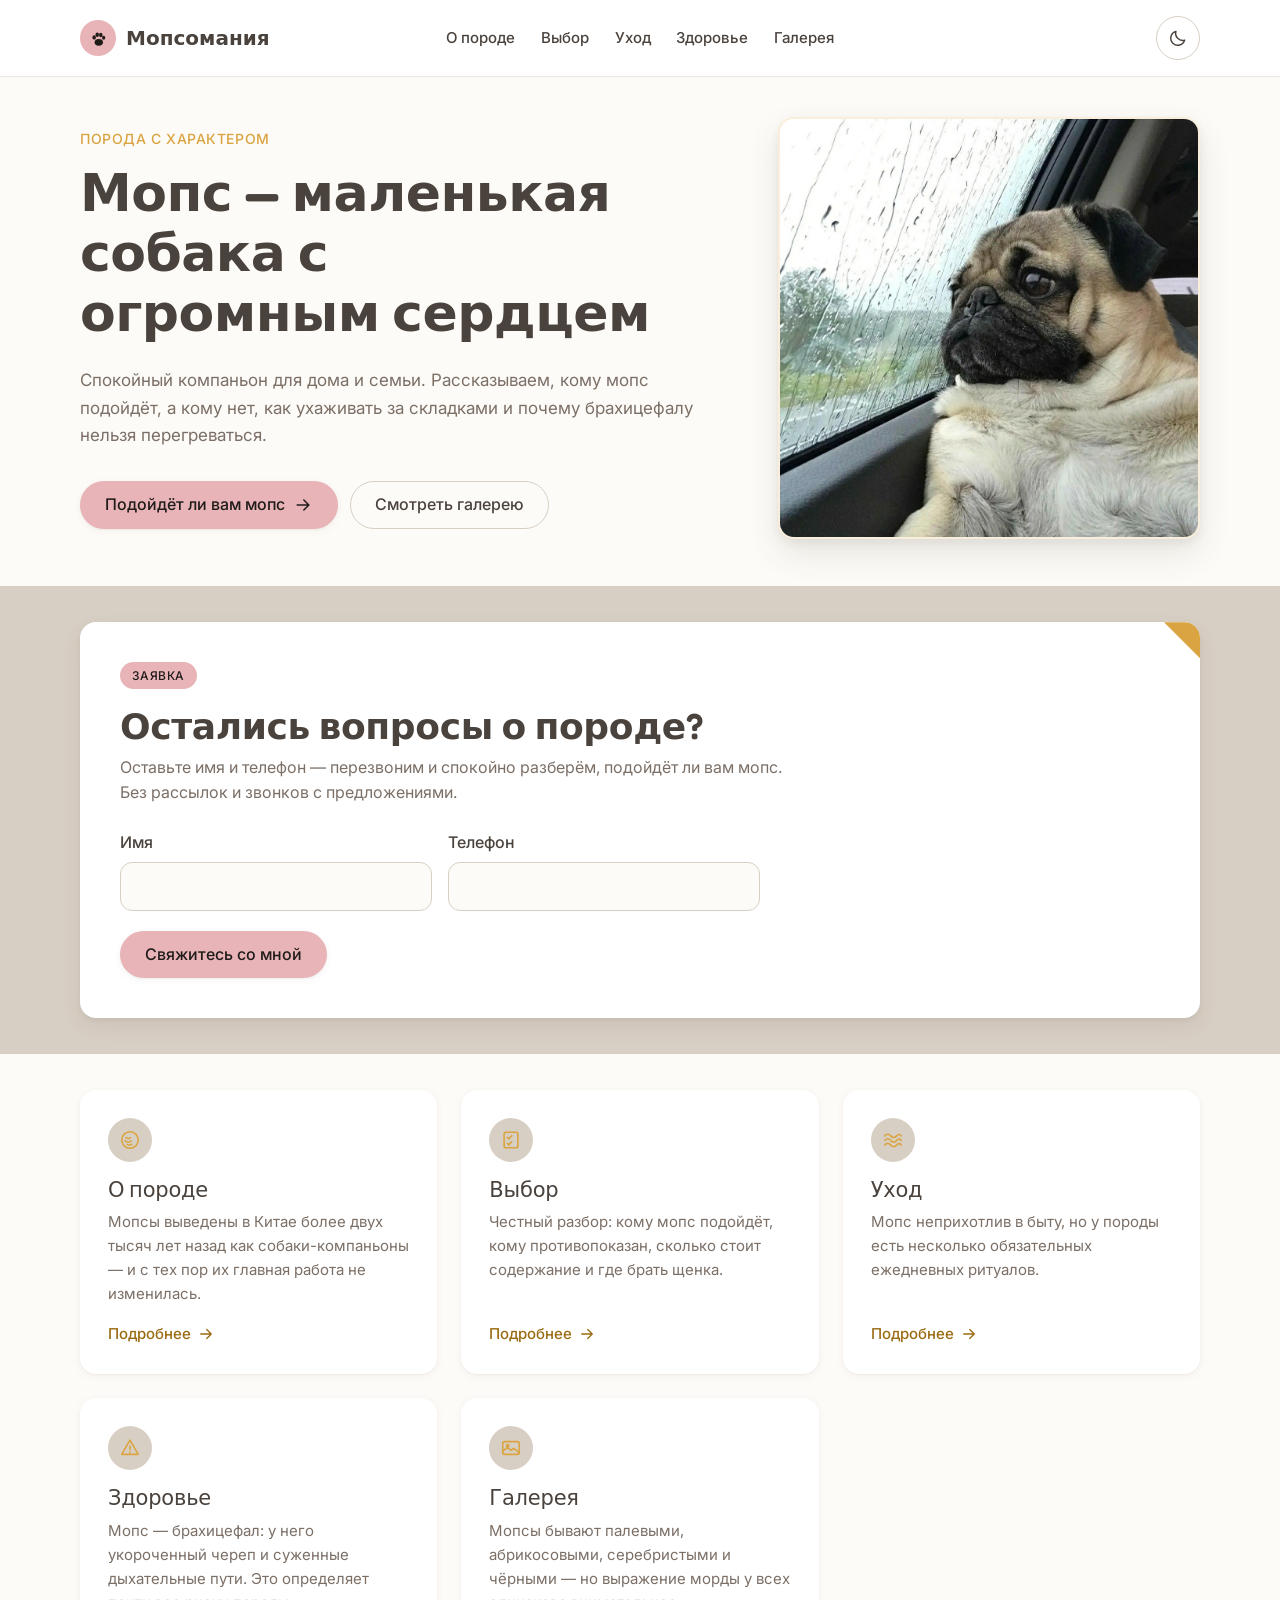
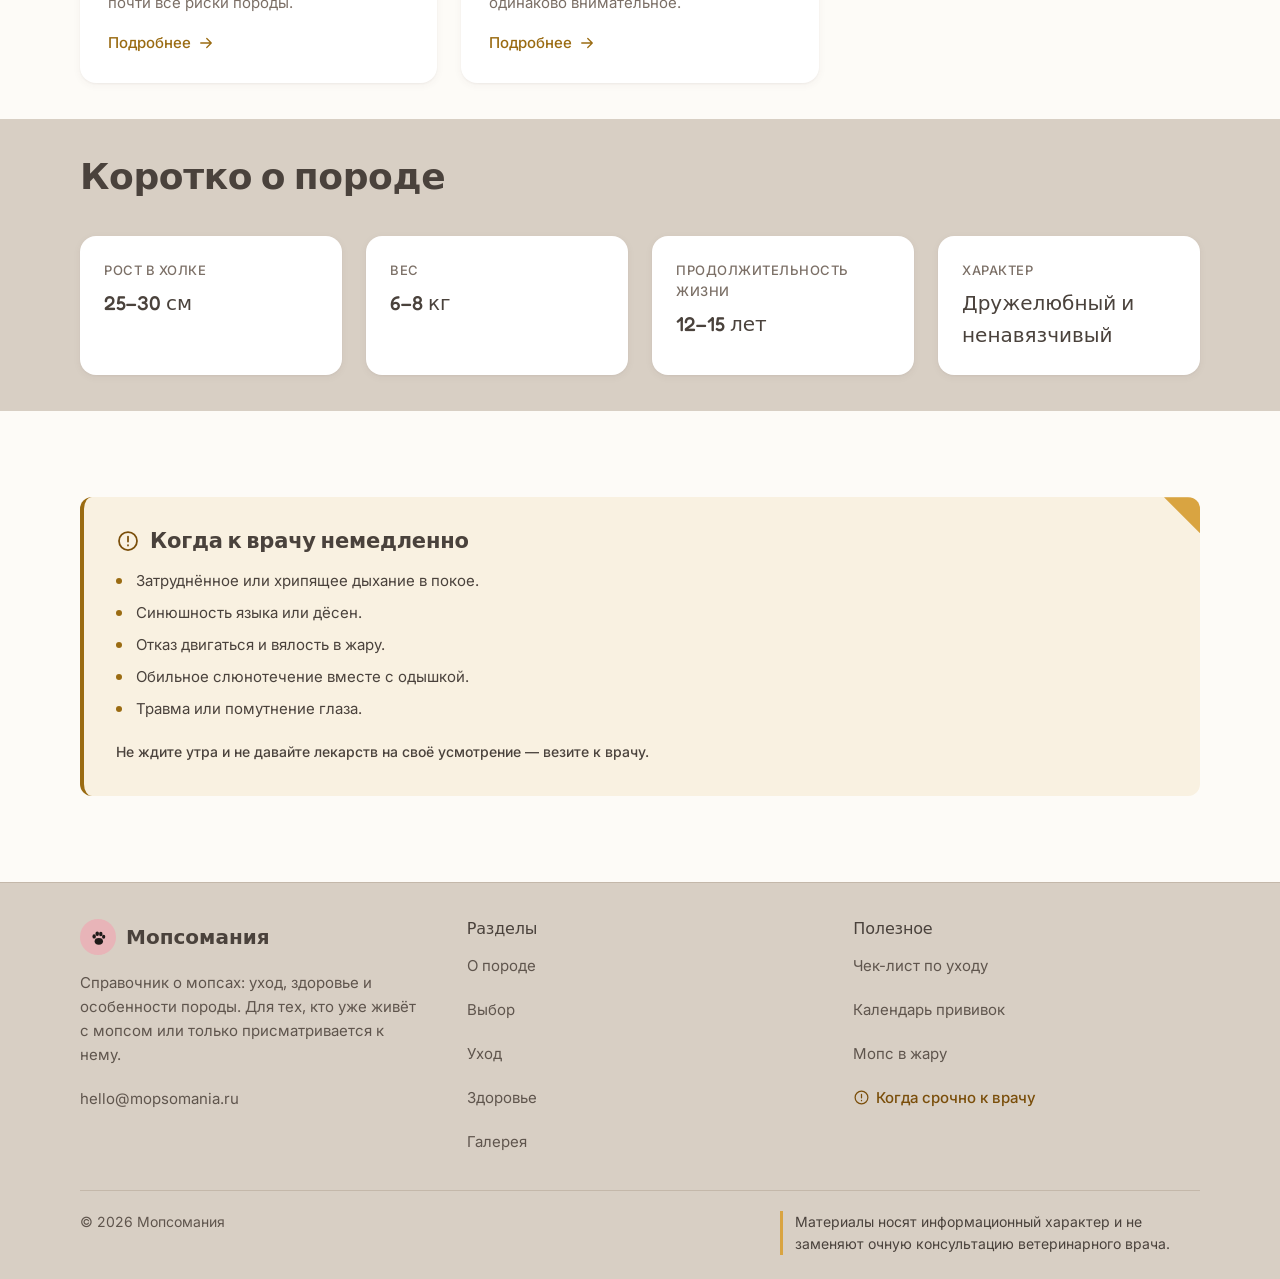
==== commit bb1b1e7b: "Многостраничный сайт: пять разделов, форма заявки, лайтбокс Лендинг разложен на страницы разделов (О" ====
--- a/index.html
+++ b/index.html
@@ -3,8 +3,8 @@
 <head>
   <meta charset="UTF-8">
   <meta name="viewport" content="width=device-width, initial-scale=1.0">
-  <title>Мопсы — всё о породе: характер, уход и здоровье</title>
-  <meta name="description" content="Подробно о мопсах: характер породы, ежедневный уход, особенности здоровья брахицефалов, галерея и ответы на частые вопросы.">
+  <title>Мопсы — всё о породе: подойдёт ли вам мопс, уход и здоровье</title>
+  <meta name="description" content="Подробно о мопсах: кому порода подходит и кому нет, характер, ежедневный уход, особенности здоровья брахицефалов и галерея.">
 
   <!-- Инлайновый favicon: без него браузер стучится за /favicon.ico и ловит 404.
        Та же лапа, что в логотипе, — эмодзи рисовала система, и знак в шапке
@@ -21,7 +21,12 @@
   <!--
     Тема применяется ДО первой отрисовки, иначе при загрузке будет вспышка
     светлой темы. Класс .js помечает, что скрипты работают: анимации появления
-    прячут контент только в этом случае, иначе без JS страница осталась бы пустой.
+    и мобильная навигация прячут контент только в этом случае, иначе без JS
+    страница осталась бы пустой, а на мобильном — ещё и без меню.
+
+    Ключ localStorage с префиксом: на GitHub Pages origin вида логин.github.io
+    общий для всех репозиториев владельца, и голое 'theme' столкнулось бы
+    с любым соседним проектом на том же домене. Ключ общий для всех страниц.
   -->
   <script>
     (function () {
@@ -29,7 +34,7 @@
       root.classList.add('js');
       var theme = 'light';
       try {
-        var saved = localStorage.getItem('theme');
+        var saved = localStorage.getItem('mopsomania:theme');
         if (saved === 'light' || saved === 'dark') {
           theme = saved;
         } else if (window.matchMedia('(prefers-color-scheme: dark)').matches) {
@@ -42,7 +47,7 @@
     })();
   </script>
 </head>
-<body>
+<body data-page="home">
   <a class="skip-link" href="#main">Перейти к основному содержимому</a>
 
   <!-- Сентинел высотой 40px: пока он в зоне видимости, прокрутка меньше порога -->
@@ -51,31 +56,31 @@
   <!-- ============ ШАПКА ============ -->
   <header class="header" id="header" role="banner">
     <div class="container header__inner">
-      <a class="logo" href="#top">
+      <a class="logo" href="./">
         <span class="logo__mark" aria-hidden="true">
           <svg class="logo__paw" viewBox="0 0 24 24" aria-hidden="true" focusable="false">
             <ellipse cx="6.5" cy="10.6" rx="2.15" ry="2.75"/>
-            <ellipse cx="10.4" cy="7.3" rx="2.25" ry="2.95"/>
-            <ellipse cx="14.9" cy="7.5" rx="2.2" ry="2.9"/>
-            <ellipse cx="18.5" cy="11" rx="2.05" ry="2.6"/>
-            <ellipse cx="12.4" cy="16.8" rx="5.3" ry="4.3"/>
+                    <ellipse cx="10.4" cy="7.3" rx="2.25" ry="2.95"/>
+                    <ellipse cx="14.9" cy="7.5" rx="2.2" ry="2.9"/>
+                    <ellipse cx="18.5" cy="11" rx="2.05" ry="2.6"/>
+                    <ellipse cx="12.4" cy="16.8" rx="5.3" ry="4.3"/>
           </svg>
         </span>
         <span>Мопсомания</span>
       </a>
 
       <!--
-        Связь пункта с секцией держится только на data-nav-link ↔ data-nav-section.
-        href нигде не разбирается, поэтому замена якорей на пути (#care → /care/)
-        не потребует правок ни в CSS, ни в JS.
+        Связь пункта с разделом держится только на data-nav-link ↔ data-page
+        у <body>. href по-прежнему нигде не разбирается: переезд с якорей
+        на пути не потребовал правок ни в CSS, ни в логике подсветки.
       -->
       <nav class="nav" id="primary-nav" aria-label="Основная навигация">
         <ul class="nav__list">
-          <li><a class="nav__link" href="#about" data-nav-link="about">О породе</a></li>
-          <li><a class="nav__link" href="#care" data-nav-link="care">Уход</a></li>
-          <li><a class="nav__link" href="#health" data-nav-link="health">Здоровье</a></li>
-          <li><a class="nav__link" href="#gallery" data-nav-link="gallery">Галерея</a></li>
-          <li><a class="nav__link" href="#faq" data-nav-link="faq">Вопросы</a></li>
+          <li><a class="nav__link" href="about/" data-nav-link="about">О породе</a></li>
+          <li><a class="nav__link" href="choose/" data-nav-link="choose">Выбор</a></li>
+          <li><a class="nav__link" href="care/" data-nav-link="care">Уход</a></li>
+          <li><a class="nav__link" href="health/" data-nav-link="health">Здоровье</a></li>
+          <li><a class="nav__link" href="gallery/" data-nav-link="gallery">Галерея</a></li>
         </ul>
       </nav>
 
@@ -112,17 +117,17 @@
           <p class="hero__eyebrow">Порода с характером</p>
           <h1 class="hero__title">Мопс — маленькая собака с огромным сердцем</h1>
           <p class="hero__subtitle">
-            Спокойный компаньон для дома и семьи. Рассказываем, как ухаживать за складками,
-            что важно знать о дыхании брахицефалов и почему мопсу нельзя перегреваться.
+            Спокойный компаньон для дома и семьи. Рассказываем, кому мопс подойдёт,
+            а кому нет, как ухаживать за складками и почему брахицефалу нельзя перегреваться.
           </p>
           <div class="hero__actions">
-            <a class="btn btn--primary" href="#care">
-              Как ухаживать
+            <a class="btn btn--primary" href="choose/">
+              Подойдёт ли вам мопс
               <svg class="icon btn__icon" viewBox="0 0 24 24" aria-hidden="true" focusable="false">
                 <path d="M5 12h13M13 6l6 6-6 6"/>
               </svg>
             </a>
-            <a class="btn btn--secondary" href="#gallery">Смотреть галерею</a>
+            <a class="btn btn--secondary" href="gallery/">Смотреть галерею</a>
           </div>
         </div>
 
@@ -133,358 +138,250 @@
           блока — правится здесь, без захода в JS.
         -->
         <div class="hero__media reveal">
-          <div class="pet" data-pet
+          <!-- tabindex="-1": принимает фокус программно, когда клавиатурная
+               кнопка отработала и прячется. В обход табуляции не попадает. -->
+          <div class="pet" data-pet tabindex="-1"
                data-zone-x="38" data-zone-y="20" data-zone-w="60" data-zone-h="75">
             <img class="pet__photo" src="assets/mops/pug-sad.jpg"
                  alt="Мопс смотрит в окно машины под дождём"
                  width="1067" height="1080">
 
-            <!-- Ни loop, ни controls: видео играет один раз и замирает на последнем кадре -->
+            <!-- Ни loop, ни controls: видео играет один раз и замирает на последнем кадре.
+                 poster — то же фото, что лежит слоем ниже: оно совпадает с первым кадром,
+                 поэтому пока ролик не буферизовался, слой не проступает пустым. -->
             <video class="pet__video" data-pet-video src="assets/mops/pug-happy.mp4"
+                   poster="assets/mops/pug-sad.jpg"
                    muted playsinline preload="auto" aria-hidden="true"></video>
 
             <!-- Подсказка про жест бесполезна для скринридера: ему адресована кнопка ниже -->
             <div class="pet__hint" data-pet-hint aria-hidden="true">Погладьте мопса</div>
 
             <!-- Клавиатурная альтернатива жесту: скрыта, пока не получит фокус -->
-            <button class="pet__play" type="button" data-pet-play>Показать</button>
+            <button class="pet__play" type="button" data-pet-play>Показать, как мопс радуется</button>
           </div>
         </div>
       </div>
     </section>
 
-    <!-- ============ О ПОРОДЕ ============ -->
-    <section class="section" id="about" data-nav-section="about">
+    <!-- ============ ЗАЯВКА ============
+         Единственная форма на сайте. Стоит сразу за hero, а не перед подвалом,
+         по чередованию фонов: hero лежит на --bg, и вставка --alt сюда ничего
+         не сдвигает, тогда как блок в конце перевернул бы фоны всех секций
+         главной (чередование раскладывается ОТ КОНЦА, см. docs/rhythm.md).
+
+         Отправку целиком ведёт initLeadForm(); без скриптов вместо формы
+         показывается адрес почты (.lead-fallback). -->
+    <section class="section section--alt">
       <div class="container">
-        <header class="section__head reveal">
-          <h2 class="section__title">О породе</h2>
-          <p class="section__lead">
-            Мопсы выведены в Китае более двух тысяч лет назад как собаки-компаньоны —
-            и с тех пор их главная работа не изменилась.
+        <div class="tool reveal">
+          <p class="tool__badge">Заявка</p>
+          <h2 class="tool__title" id="contact">Остались вопросы о породе?</h2>
+          <p class="tool__lead">Оставьте имя и телефон — перезвоним и спокойно разберём, подойдёт ли вам мопс. Без рассылок и звонков с предложениями.</p>
+
+          <form class="lead" data-lead-form novalidate>
+            <div class="lead__fields">
+              <div class="lead__field">
+                <label class="lead__label" for="lead-name">Имя</label>
+                <!--
+                  aria-describedby стоит в разметке и ссылается на пустой абзац:
+                  связь должна существовать до первой проверки, добавлять её
+                  вместе с текстом ошибки поздно. Пустой абзац гасится в CSS
+                  через :empty и места не занимает.
+                -->
+                <input class="lead__input" id="lead-name" name="name" type="text"
+                       required autocomplete="name" aria-describedby="lead-name-error">
+                <p class="lead__error" id="lead-name-error"></p>
+              </div>
+
+              <div class="lead__field">
+                <label class="lead__label" for="lead-phone">Телефон</label>
+                <input class="lead__input" id="lead-phone" name="phone" type="tel"
+                       required autocomplete="tel" aria-describedby="lead-phone-error">
+                <p class="lead__error" id="lead-phone-error"></p>
+              </div>
+            </div>
+
+            <!-- Ловушка для ботов: в обход табуляции поле не попадает,
+                 автозаполнение выключено, для скринридера скрыто. Заполнено —
+                 отправку молча пропускаем. Позиционирование инлайном намеренно:
+                 поле обязано уехать за экран даже если стили не загрузились. -->
+            <input type="text" name="website" tabindex="-1" autocomplete="off"
+                   style="position:absolute; left:-9999px" aria-hidden="true">
+
+            <button class="btn btn--primary lead__submit" type="submit" data-lead-submit>Свяжитесь со мной</button>
+          </form>
+
+          <!--
+            Область ответа: aria-live объявляет успех и ошибку, поэтому элемент
+            обязан лежать в DOM заранее — вставленный вместе с текстом живой
+            областью не станет. tabindex="-1": после успеха форма прячется
+            вместе с кнопкой, и фокусу нужно куда-то приземлиться.
+          -->
+          <div class="lead__status" data-lead-status role="status" aria-live="polite" tabindex="-1"></div>
+
+          <p class="lead-fallback">
+            Форму отправляет скрипт, а он у вас отключён. Напишите нам на
+            <a class="link" href="mailto:hello@mopsomania.ru">hello@mopsomania.ru</a> —
+            ответим тем же днём.
           </p>
-        </header>
-
-        <div class="grid grid--4" data-stagger>
-          <article class="card reveal">
-            <h3 class="card__title">Характер</h3>
-            <p class="card__text">
-              Дружелюбный и ненавязчивый. Мопс плохо переносит одиночество и предпочитает
-              находиться рядом с человеком, а не охранять территорию.
-            </p>
-          </article>
-
-          <article class="card reveal">
-            <h3 class="card__title">Размер</h3>
-            <p class="card__text">
-              Рост в холке 25–30 см, вес 6–8 кг. Компактный, но плотный и мускулистый —
-              это не хрупкая декоративная собака.
-            </p>
-          </article>
-
-          <article class="card reveal">
-            <h3 class="card__title">Продолжительность жизни</h3>
-            <p class="card__text">
-              В среднем 12–15 лет. При контроле веса и регулярных осмотрах у ветеринара
-              мопсы часто доживают до верхней границы.
-            </p>
-          </article>
-
-          <article class="card reveal">
-            <h3 class="card__title">Отношение к детям</h3>
-            <p class="card__text">
-              Терпеливы и не агрессивны, хорошо ладят с детьми. Но игры стоит контролировать:
-              выпуклые глаза мопса легко травмировать.
-            </p>
-          </article>
         </div>
       </div>
     </section>
 
-    <!-- ============ УХОД ============ -->
-    <section class="section section--alt" id="care" data-nav-section="care">
+    <!-- ============ АНОНСЫ РАЗДЕЛОВ ============
+         Порядок и тексты берутся из того же списка SECTIONS, что и меню:
+         добавить раздел в одном месте — и он появится и здесь, и в шапке. -->
+    <section class="section">
       <div class="container">
-        <header class="section__head reveal">
-          <h2 class="section__title">Уход</h2>
-          <p class="section__lead">
-            Мопс неприхотлив в быту, но у породы есть несколько обязательных ежедневных ритуалов.
-          </p>
-        </header>
-
-        <div class="grid grid--3" data-stagger>
-          <article class="card card--icon reveal">
-            <span class="card__icon" aria-hidden="true">
+        <div class="teasers" data-stagger>
+          <article class="teaser reveal">
+            <span class="teaser__icon" aria-hidden="true">
               <svg class="icon" viewBox="0 0 24 24" focusable="false">
                 <circle cx="12" cy="12" r="9"/>
                 <path d="M7.5 9.5c1.6 1.1 3.4 1.1 5 0M6.5 13c2 1.4 5 1.4 7 0M9 16.8c1.6.8 3.4.8 5 0"/>
               </svg>
             </span>
-            <h3 class="card__title">Складки на морде</h3>
-            <p class="card__text">
-              Протирайте влажной салфеткой без спирта 2–3 раза в неделю и обязательно
-              насухо вытирайте. Влага в складке — прямой путь к воспалению.
-            </p>
+            <h2 class="teaser__title">
+              <a class="teaser__link" href="about/">О породе</a>
+            </h2>
+            <p class="teaser__text">Мопсы выведены в Китае более двух тысяч лет назад как собаки-компаньоны — и с тех пор их главная работа не изменилась.</p>
+            <span class="teaser__more" aria-hidden="true">
+              Подробнее
+              <svg class="icon teaser__arrow" viewBox="0 0 24 24" focusable="false">
+                <path d="M5 12h13M13 6l6 6-6 6"/>
+              </svg>
+            </span>
           </article>
 
-          <article class="card card--icon reveal">
-            <span class="card__icon" aria-hidden="true">
+          <article class="teaser reveal">
+            <span class="teaser__icon" aria-hidden="true">
+              <svg class="icon" viewBox="0 0 24 24" focusable="false">
+                <rect x="4.5" y="3.5" width="15" height="17" rx="2"/>
+                <path d="M8 9.2l1.6 1.6 3.2-3.4M8 15.7l1.6 1.6 3.2-3.4"/>
+              </svg>
+            </span>
+            <h2 class="teaser__title">
+              <a class="teaser__link" href="choose/">Выбор</a>
+            </h2>
+            <p class="teaser__text">Честный разбор: кому мопс подойдёт, кому противопоказан, сколько стоит содержание и где брать щенка.</p>
+            <span class="teaser__more" aria-hidden="true">
+              Подробнее
+              <svg class="icon teaser__arrow" viewBox="0 0 24 24" focusable="false">
+                <path d="M5 12h13M13 6l6 6-6 6"/>
+              </svg>
+            </span>
+          </article>
+
+          <article class="teaser reveal">
+            <span class="teaser__icon" aria-hidden="true">
               <svg class="icon" viewBox="0 0 24 24" focusable="false">
                 <path d="M3 7.5c2-2.4 4.5-2.4 6.5 0s4.5 2.4 6.5 0 4-1.6 5 0M3 12.5c2-2.4 4.5-2.4 6.5 0s4.5 2.4 6.5 0 4-1.6 5 0M3 17.5c2-2.4 4.5-2.4 6.5 0s4.5 2.4 6.5 0 4-1.6 5 0"/>
               </svg>
             </span>
-            <h3 class="card__title">Шерсть</h3>
-            <p class="card__text">
-              Мопсы линяют круглый год. Вычёсывайте резиновой щёткой раз в неделю,
-              в период сезонной линьки — через день. Купать достаточно раз в месяц.
-            </p>
+            <h2 class="teaser__title">
+              <a class="teaser__link" href="care/">Уход</a>
+            </h2>
+            <p class="teaser__text">Мопс неприхотлив в быту, но у породы есть несколько обязательных ежедневных ритуалов.</p>
+            <span class="teaser__more" aria-hidden="true">
+              Подробнее
+              <svg class="icon teaser__arrow" viewBox="0 0 24 24" focusable="false">
+                <path d="M5 12h13M13 6l6 6-6 6"/>
+              </svg>
+            </span>
           </article>
 
-          <article class="card card--icon reveal">
-            <span class="card__icon" aria-hidden="true">
+          <article class="teaser reveal">
+            <span class="teaser__icon" aria-hidden="true">
               <svg class="icon" viewBox="0 0 24 24" focusable="false">
-                <ellipse cx="7" cy="9" rx="2" ry="2.6"/>
-                <ellipse cx="12" cy="7.2" rx="2" ry="2.8"/>
-                <ellipse cx="17" cy="9" rx="2" ry="2.6"/>
-                <path d="M12 12c3 0 5 2.2 5 4.4S15 20 12 20s-5-1.4-5-3.6S9 12 12 12z"/>
-              </svg>
-            </span>
-            <h3 class="card__title">Когти</h3>
-            <p class="card__text">
-              Стригите когтерезом раз в 3–4 недели. Отросшие когти меняют постановку лап
-              и со временем приводят к проблемам с суставами.
-            </p>
+                <path d="M12 3.5 21 19H3z"/>
+                <path d="M12 10v4M12 16.5v.5"/>
+              </svg>
+            </span>
+            <h2 class="teaser__title">
+              <a class="teaser__link" href="health/">Здоровье</a>
+            </h2>
+            <p class="teaser__text">Мопс — брахицефал: у него укороченный череп и суженные дыхательные пути. Это определяет почти все риски породы.</p>
+            <span class="teaser__more" aria-hidden="true">
+              Подробнее
+              <svg class="icon teaser__arrow" viewBox="0 0 24 24" focusable="false">
+                <path d="M5 12h13M13 6l6 6-6 6"/>
+              </svg>
+            </span>
           </article>
 
-          <article class="card card--icon reveal">
-            <span class="card__icon" aria-hidden="true">
+          <article class="teaser reveal">
+            <span class="teaser__icon" aria-hidden="true">
               <svg class="icon" viewBox="0 0 24 24" focusable="false">
-                <path d="M15.5 3.5c-4.2 0-7.5 3.8-7.5 8.5 0 4 2 7.5 5 7.5 3.6 0 5.5-4.6 5.5-9.5 0-3.4-1-6.5-3-6.5z"/>
-                <path d="M11.5 12.5c.8-1.4 2.2-1.4 3 0"/>
-              </svg>
-            </span>
-            <h3 class="card__title">Уши</h3>
-            <p class="card__text">
-              Осматривайте еженедельно. Висячая форма уха плохо проветривается,
-              поэтому сера и влага скапливаются быстрее, чем у стоячих ушей.
-            </p>
+                <rect x="3" y="5" width="18" height="14" rx="2"/>
+                <path d="M3 15.5l5-4 4 3 3-2 6 4.5"/>
+                <circle cx="8.4" cy="9.6" r="1.3"/>
+              </svg>
+            </span>
+            <h2 class="teaser__title">
+              <a class="teaser__link" href="gallery/">Галерея</a>
+            </h2>
+            <p class="teaser__text">Мопсы бывают палевыми, абрикосовыми, серебристыми и чёрными — но выражение морды у всех одинаково внимательное.</p>
+            <span class="teaser__more" aria-hidden="true">
+              Подробнее
+              <svg class="icon teaser__arrow" viewBox="0 0 24 24" focusable="false">
+                <path d="M5 12h13M13 6l6 6-6 6"/>
+              </svg>
+            </span>
           </article>
-
-          <article class="card card--icon reveal">
-            <span class="card__icon" aria-hidden="true">
-              <svg class="icon" viewBox="0 0 24 24" focusable="false">
-                <path d="M6.5 4h11a1.5 1.5 0 0 1 1.5 1.5v5c0 3.2-1.6 9.5-3.2 9.5-1.5 0-1.8-4.2-3.8-4.2s-2.3 4.2-3.8 4.2C6.6 20 5 13.7 5 10.5v-5A1.5 1.5 0 0 1 6.5 4z"/>
-              </svg>
-            </span>
-            <h3 class="card__title">Зубы</h3>
-            <p class="card__text">
-              Чистите специальной пастой 2–3 раза в неделю. Из-за укороченной челюсти
-              зубы стоят тесно, и налёт образуется заметно быстрее.
-            </p>
-          </article>
-
-          <article class="card card--icon reveal">
-            <span class="card__icon" aria-hidden="true">
-              <svg class="icon" viewBox="0 0 24 24" focusable="false">
-                <circle cx="7" cy="17" r="3.2"/>
-                <path d="M10.2 15.2c3-1 4.3-3.2 4.3-6.2A4.3 4.3 0 0 1 18.8 4.7"/>
-                <circle cx="18.8" cy="4.7" r="1.6"/>
-              </svg>
-            </span>
-            <h3 class="card__title">Прогулки</h3>
-            <p class="card__text">
-              Два раза в день по 20–30 минут в спокойном темпе. В жару выходите рано утром
-              и поздно вечером — мопс не умеет эффективно охлаждаться дыханием.
-            </p>
-          </article>
         </div>
       </div>
     </section>
 
-    <!-- ============ ЗДОРОВЬЕ ============ -->
-    <section class="section" id="health" data-nav-section="health">
+    <!-- ============ КОРОТКО О ПОРОДЕ ============ -->
+    <section class="section section--alt">
       <div class="container">
-        <header class="section__head reveal">
-          <h2 class="section__title">Здоровье</h2>
-          <p class="section__lead">
-            Мопс — брахицефал: у него укороченный череп и суженные дыхательные пути.
-            Это определяет почти все риски породы, и знать их нужно до покупки щенка.
-          </p>
-        </header>
-
-        <div class="callout reveal">
-          <h3 class="callout__title">
-            <svg class="icon callout__icon" viewBox="0 0 24 24" aria-hidden="true" focusable="false">
-              <path d="M12 3.5 21 19H3z"/>
-              <path d="M12 10v4M12 16.5v.5"/>
+        <h2 class="facts__heading reveal">Коротко о породе</h2>
+        <dl class="facts" data-stagger>
+          <div class="fact reveal">
+            <dt class="fact__label">Рост в холке</dt>
+            <dd class="fact__value">25–30 см</dd>
+          </div>
+          <div class="fact reveal">
+            <dt class="fact__label">Вес</dt>
+            <dd class="fact__value">6–8 кг</dd>
+          </div>
+          <div class="fact reveal">
+            <dt class="fact__label">Продолжительность жизни</dt>
+            <dd class="fact__value">12–15 лет</dd>
+          </div>
+          <div class="fact reveal">
+            <dt class="fact__label">Характер</dt>
+            <dd class="fact__value">Дружелюбный и ненавязчивый</dd>
+          </div>
+        </dl>
+      </div>
+    </section>
+
+    <!-- ============ НЕОТЛОЖНОЕ ============
+         Единственное намеренное дублирование с health/: информация
+         неотложная, и до неё не должно быть лишнего перехода. -->
+    <section class="section">
+      <div class="container">
+        <!--
+          Подраздел, а не пункт меню: на него ведёт ссылка «Когда срочно к врачу»
+          из подвала. В scrollspy он намеренно не участвует.
+        -->
+        <div class="emergency reveal" id="emergency">
+          <h2 class="emergency__title">
+            <svg class="icon emergency__icon" viewBox="0 0 24 24" aria-hidden="true" focusable="false">
+              <circle cx="12" cy="12" r="9"/>
+              <path d="M12 7.5v5M12 16v.5"/>
             </svg>
-            Требует постоянного внимания
-          </h3>
-
-          <ul class="callout__list" data-stagger>
-            <li class="reveal">
-              <strong>Брахицефальный синдром.</strong> Шумное дыхание, храп и одышка —
-              не милая особенность, а симптом. При заметном сопении в покое нужен осмотр врача.
-            </li>
-            <li class="reveal">
-              <strong>Перегрев.</strong> Собака охлаждается через дыхание, а у мопса оно
-              затруднено. Выше +25 °C прогулки сокращают, а в машине собаку не оставляют никогда.
-            </li>
-            <li class="reveal">
-              <strong>Глаза.</strong> Выпуклые и слабо защищённые. Опасны сухие ветки,
-              трава и игры с крупными собаками; покраснение — повод к врачу в тот же день.
-            </li>
-            <li class="reveal">
-              <strong>Лишний вес.</strong> Мопсы легко полнеют, а каждый лишний килограмм
-              усиливает нагрузку на дыхание и суставы. Порции взвешивают, лакомства считают.
-            </li>
-            <li class="reveal">
-              <strong>Позвоночник.</strong> Из-за строения позвонков нежелательны прыжки
-              с высоты — с дивана и из машины собаку лучше снимать на руках.
-            </li>
+            Когда к врачу немедленно
+          </h2>
+          <ul class="emergency__list">
+            <li>Затруднённое или хрипящее дыхание в покое.</li>
+            <li>Синюшность языка или дёсен.</li>
+            <li>Отказ двигаться и вялость в жару.</li>
+            <li>Обильное слюнотечение вместе с одышкой.</li>
+            <li>Травма или помутнение глаза.</li>
           </ul>
-
-          <p class="callout__note">
-            Материал носит справочный характер и не заменяет консультацию ветеринарного врача.
-          </p>
-        </div>
-      </div>
-    </section>
-
-    <!-- ============ ГАЛЕРЕЯ ============ -->
-    <section class="section section--alt" id="gallery" data-nav-section="gallery">
-      <div class="container">
-        <header class="section__head reveal">
-          <h2 class="section__title">Галерея</h2>
-          <p class="section__lead">
-            Мопсы бывают палевыми, абрикосовыми, серебристыми и чёрными — но выражение морды
-            у всех одинаково внимательное.
-          </p>
-        </header>
-
-        <!--
-          Снимков ровно шесть: сетка делится нацело и на 2 колонки, и на 3,
-          поэтому последний ряд не остаётся с одиночным кадром (см. CSS галереи).
-          width/height — настоящие размеры файлов; в квадрат их приводит CSS
-          через aspect-ratio и object-fit: cover.
-        -->
-        <div class="gallery" data-stagger>
-          <figure class="gallery__item reveal">
-            <img src="assets/mops/pug-1.jpg" alt="Палевый мопс крупным планом смотрит в камеру снизу вверх" width="736" height="920" loading="lazy">
-          </figure>
-          <figure class="gallery__item reveal">
-            <img src="assets/mops/pug-2.jpg" alt="Мопс с седеющей мордой, снятый сверху, широко раскрыл пасть" width="735" height="888" loading="lazy">
-          </figure>
-          <figure class="gallery__item reveal">
-            <img src="assets/mops/pug-3.jpg" alt="Мопс сидит на руках у хозяина вечером на улице" width="736" height="735" loading="lazy">
-          </figure>
-          <figure class="gallery__item reveal">
-            <img src="assets/mops/pug-4.jpg" alt="Щенок мопса чёрного окраса крупным планом" width="720" height="960" loading="lazy">
-          </figure>
-          <figure class="gallery__item reveal">
-            <img src="assets/mops/pug-5.jpg" alt="Щенок мопса серебристого окраса стоит на гравийной дорожке" width="399" height="468" loading="lazy">
-          </figure>
-          <figure class="gallery__item reveal">
-            <img src="assets/mops/pug-6.jpg" alt="Светлый мопс сидит в кресле, повернув голову в сторону" width="455" height="623" loading="lazy">
-          </figure>
-        </div>
-      </div>
-    </section>
-
-    <!-- ============ FAQ ============ -->
-    <section class="section" id="faq" data-nav-section="faq">
-      <div class="container container--narrow">
-        <header class="section__head reveal">
-          <h2 class="section__title">Частые вопросы</h2>
-        </header>
-
-        <div class="faq" data-stagger>
-          <details class="faq__item reveal">
-            <summary class="faq__question">
-              Сколько живут мопсы?
-              <svg class="icon faq__chevron" viewBox="0 0 24 24" aria-hidden="true" focusable="false">
-                <path d="M6 9.5l6 6 6-6"/>
-              </svg>
-            </summary>
-            <div class="faq__body">
-              <div class="faq__body-inner">
-                <p>
-                  В среднем 12–15 лет. Основные факторы, которые сокращают этот срок, —
-                  лишний вес и запущенные проблемы с дыханием, а не возраст сам по себе.
-                </p>
-              </div>
-            </div>
-          </details>
-
-          <details class="faq__item reveal">
-            <summary class="faq__question">
-              Сильно ли мопсы линяют?
-              <svg class="icon faq__chevron" viewBox="0 0 24 24" aria-hidden="true" focusable="false">
-                <path d="M6 9.5l6 6 6-6"/>
-              </svg>
-            </summary>
-            <div class="faq__body">
-              <div class="faq__body-inner">
-                <p>
-                  Да, и круглый год — это одна из главных бытовых особенностей породы.
-                  Короткая шерсть заметна на тёмной одежде и мебели. Регулярное вычёсывание
-                  снижает количество шерсти в доме, но не убирает её полностью.
-                </p>
-              </div>
-            </div>
-          </details>
-
-          <details class="faq__item reveal">
-            <summary class="faq__question">
-              Подходит ли мопс для квартиры?
-              <svg class="icon faq__chevron" viewBox="0 0 24 24" aria-hidden="true" focusable="false">
-                <path d="M6 9.5l6 6 6-6"/>
-              </svg>
-            </summary>
-            <div class="faq__body">
-              <div class="faq__body-inner">
-                <p>
-                  Да, это одна из самых «квартирных» пород: мопсу не нужны длительные нагрузки,
-                  он мало лает и спокойно проводит день дома. Учитывайте только храп во сне —
-                  для чуткого сна хозяина это может быть проблемой.
-                </p>
-              </div>
-            </div>
-          </details>
-
-          <details class="faq__item reveal">
-            <summary class="faq__question">
-              Как мопсы переносят жару?
-              <svg class="icon faq__chevron" viewBox="0 0 24 24" aria-hidden="true" focusable="false">
-                <path d="M6 9.5l6 6 6-6"/>
-              </svg>
-            </summary>
-            <div class="faq__body">
-              <div class="faq__body-inner">
-                <p>
-                  Плохо. Строение носоглотки мешает охлаждаться дыханием, поэтому тепловой удар
-                  наступает быстрее, чем у других пород. Летом гуляйте по прохладе, берите воду
-                  и следите за отдышкой — при ней прогулку нужно прекратить.
-                </p>
-              </div>
-            </div>
-          </details>
-
-          <details class="faq__item reveal">
-            <summary class="faq__question">
-              Легко ли дрессировать мопса?
-              <svg class="icon faq__chevron" viewBox="0 0 24 24" aria-hidden="true" focusable="false">
-                <path d="M6 9.5l6 6 6-6"/>
-              </svg>
-            </summary>
-            <div class="faq__body">
-              <div class="faq__body-inner">
-                <p>
-                  Мопс сообразителен, но упрям и быстро теряет интерес к повторам. Занятия
-                  должны быть короткими и на положительном подкреплении: жёсткие методы
-                  порода переносит плохо и просто перестаёт сотрудничать.
-                </p>
-              </div>
-            </div>
-          </details>
+          <p class="emergency__note">Не ждите утра и не давайте лекарств на своё усмотрение — везите к врачу.</p>
         </div>
       </div>
     </section>
@@ -498,14 +395,14 @@
 
         <!-- Колонка 1: о проекте. На мобильных не сворачивается -->
         <div class="footer__col reveal">
-          <a class="logo" href="#top">
+          <a class="logo" href="./">
             <span class="logo__mark" aria-hidden="true">
               <svg class="logo__paw" viewBox="0 0 24 24" aria-hidden="true" focusable="false">
                 <ellipse cx="6.5" cy="10.6" rx="2.15" ry="2.75"/>
-                <ellipse cx="10.4" cy="7.3" rx="2.25" ry="2.95"/>
-                <ellipse cx="14.9" cy="7.5" rx="2.2" ry="2.9"/>
-                <ellipse cx="18.5" cy="11" rx="2.05" ry="2.6"/>
-                <ellipse cx="12.4" cy="16.8" rx="5.3" ry="4.3"/>
+                        <ellipse cx="10.4" cy="7.3" rx="2.25" ry="2.95"/>
+                        <ellipse cx="14.9" cy="7.5" rx="2.2" ry="2.9"/>
+                        <ellipse cx="18.5" cy="11" rx="2.05" ry="2.6"/>
+                        <ellipse cx="12.4" cy="16.8" rx="5.3" ry="4.3"/>
               </svg>
             </span>
             <span>Мопсомания</span>
@@ -519,8 +416,13 @@
           </p>
         </div>
 
-        <!-- Колонки 2 и 3: до 768px это нативный аккордеон, выше — обычные заголовки -->
-        <details class="footer__col footer__group reveal" data-footer-accordion>
+        <!--
+          Колонки 2 и 3: до 768px это нативный аккордеон, выше — обычные заголовки.
+          open стоит в разметке, а не ставится из JS: без скриптов колонки должны
+          быть раскрыты, иначе девять ссылок подвала недостижимы. Сворачивает их
+          на мобильном initFooterAccordion().
+        -->
+        <details class="footer__col footer__group reveal" data-footer-accordion open>
           <summary class="footer__summary">
             <h3 class="footer__title">Разделы</h3>
             <svg class="icon footer__chevron" viewBox="0 0 24 24" aria-hidden="true" focusable="false">
@@ -528,15 +430,15 @@
             </svg>
           </summary>
           <ul class="footer__list">
-            <li><a class="footer__link" href="#about" data-nav-link="about">О породе</a></li>
-            <li><a class="footer__link" href="#care" data-nav-link="care">Уход</a></li>
-            <li><a class="footer__link" href="#health" data-nav-link="health">Здоровье</a></li>
-            <li><a class="footer__link" href="#gallery" data-nav-link="gallery">Галерея</a></li>
-            <li><a class="footer__link" href="#faq" data-nav-link="faq">Вопросы</a></li>
+            <li><a class="footer__link" href="about/" data-nav-link="about">О породе</a></li>
+            <li><a class="footer__link" href="choose/" data-nav-link="choose">Выбор</a></li>
+            <li><a class="footer__link" href="care/" data-nav-link="care">Уход</a></li>
+            <li><a class="footer__link" href="health/" data-nav-link="health">Здоровье</a></li>
+            <li><a class="footer__link" href="gallery/" data-nav-link="gallery">Галерея</a></li>
           </ul>
         </details>
 
-        <details class="footer__col footer__group footer__col--wide reveal" data-footer-accordion>
+        <details class="footer__col footer__group footer__col--wide reveal" data-footer-accordion open>
           <summary class="footer__summary">
             <h3 class="footer__title">Полезное</h3>
             <svg class="icon footer__chevron" viewBox="0 0 24 24" aria-hidden="true" focusable="false">
@@ -544,11 +446,11 @@
             </svg>
           </summary>
           <ul class="footer__list">
-            <li><a class="footer__link" href="#care">Чек-лист по уходу</a></li>
-            <li><a class="footer__link" href="#health">Календарь прививок</a></li>
-            <li><a class="footer__link" href="#health">Мопс в жару</a></li>
+            <li><a class="footer__link" href="care/#checklist">Чек-лист по уходу</a></li>
+            <li><a class="footer__link" href="health/#vaccination">Календарь прививок</a></li>
+            <li><a class="footer__link" href="care/#heat">Мопс в жару</a></li>
             <li>
-              <a class="footer__link footer__link--urgent" href="#health">
+              <a class="footer__link footer__link--urgent" href="health/#emergency">
                 <svg class="icon footer__urgent-icon" viewBox="0 0 24 24" aria-hidden="true" focusable="false">
                   <circle cx="12" cy="12" r="9"/>
                   <path d="M12 7.5v5M12 16v.5"/>
--- a/style.css
+++ b/style.css
@@ -13,19 +13,51 @@
   --accent-2: #D9A441;
   --neutral: #D8CFC4;
 
+  /* Смысловой горчичный. --accent-2 даёт лишь 2.18:1 на --bg и 2.25:1 на --surface —
+     этого мало там, где цвет НЕСЁТ СОСТОЯНИЕ: активный пункт меню, его подчёркивание,
+     наведение на ссылки подвала. #9A6B12 даёт 4.53:1 и 4.68:1, проходит AA.
+     Декоративные иконки (.card__icon, .callout__icon, полоса дисклеймера,
+     .footer__link--urgent) намеренно остаются на --accent-2: их вид не меняется. */
+  --accent-2-strong: #9A6B12;
+
+  /* Доля горчичного в заливке блока #emergency. В тёмной теме больше:
+     на светлом фоне 12% уже читаются, на тёмном тот же процент теряется. */
+  --emergency-tint: 12%;
+
+  /* Фон нечётных строк таблиц. Замешивается из разных токенов по темам,
+     потому что палитры сжаты в разных концах шкалы: в светлой --bg и
+     --surface отличаются на пару единиц (полоса из них даёт 1.02:1 —
+     невидима), зато --neutral даёт заметный шаг; в тёмной наоборот —
+     --neutral почти сливается с --surface, а --bg даёт 1.12:1.
+     Обе темы выведены на одну воспринимаемую разницу ~1.12. */
+  --zebra: color-mix(in srgb, var(--neutral) 30%, var(--surface));
+
   /* Цвет текста на заливке акцентом.
      Переиспользует тёмный тон палитры (#1F1B19): на --accent даёт ~9:1,
      на --accent-2 при hover ~7.6:1 — обе темы проходят AA с запасом. */
   --on-accent: #1F1B19;
 
+  /* Текст и кнопка на затемнении лайтбокса. Затемнение тёмное в ОБЕИХ
+     темах (--on-accent под 80%), поэтому --text сюда не годится: в светлой
+     теме он тёмный и лёг бы на тёмное. Значение одно на все темы, как
+     у --on-accent, и это светлый тон палитры — --text тёмной темы.
+     На затемнении поверх --bg даёт 6.8:1, поверх --surface — те же 6.8:1. */
+  --on-scrim: #F0E8E0;
+
   /* Ссылки подвала. Фон футера здесь --neutral (#D8CFC4), он тёмный,
      поэтому текст нужен темнее предложенного #6B6058: тот даёт лишь 3.97:1.
      #5F554D — 4.72:1, проходит AA. */
   --footer-link: #5F554D;
 
-  /* Наведение в светлой теме: горчичный различим по тону, но по яркости
-     даёт всего 1.46:1 — подчёркивание и сдвиг здесь несут основную нагрузку */
-  --footer-link-hover: #D9A441;
+  /* Наведение: раньше здесь стоял --accent-2 и давал 1.46:1 на фоне подвала.
+     Теперь смысловой горчичный — 3.04:1 на --neutral (см. заметку в отчёте:
+     на этом фоне даже он не добирает до 4.5:1, подчёркивание и сдвиг
+     по-прежнему несут часть нагрузки) */
+  --footer-link-hover: var(--accent-2-strong);
+
+  /* Подвал залит --neutral, и граница того же цвета была невидима.
+     Оттенок темнее — разделители снова читаются. */
+  --footer-border: #C4B8AA;
 
   /* Ссылка на неотложное состояние. Тот же тон, что у наведения, но глубже:
      --accent-2 на --neutral давал 1.46:1, #7A4E0A даёт 4.67:1 */
@@ -51,8 +83,22 @@
   /* Высота шапки — от неё считается отступ якорей */
   --header-h: 76px;
 
-  /* Ритм */
-  --section-gap: clamp(3.5rem, 7vw, 6rem);
+  /*
+    Ритм. Единая шкала вертикальных отступов: в правилах секций не должно
+    быть никаких других значений, только эти три токена.
+    Уменьшенные значения для ≤768px — в разделе «Адаптив», рядом с --header-h.
+
+    Зазор между двумя соседними секциями складывается из двух padding'ов,
+    то есть 2 × --space-section = 72px. Поэтому в токене лежит ПОЛОВИНА шага,
+    а не сам шаг: там, где нужен полный межсекционный интервал одним значением
+    (margin-top у «Читайте также»), берётся calc(var(--space-section) * 2).
+
+    Вертикальных margin у секций нет вовсе — иначе padding одной вставал бы
+    вплотную к margin другой и расстояние переставало быть предсказуемым.
+  */
+  --space-section: 36px;    /* половина шага: между секциями выходит 72px */
+  --space-block: 40px;      /* между блоками внутри секции */
+  --space-page-top: 40px;   /* от шапки до первого элемента страницы */
 }
 
 /* Тёмная тема — выбор пользователя (задаётся инлайн-скриптом в <head>) */
@@ -64,6 +110,20 @@
   --accent: #EFC2C6;
   --accent-2: #E0AE52;
   --neutral: #3A3230;
+  /* На тёмном фоне горчичный и так даёт 8.42:1 — усиливать нечего,
+     поэтому смысловой токен равен обычному акценту */
+  --accent-2-strong: #E0AE52;
+  /* На тёмном фоне 12% почти не видны — поднимаем до 18% */
+  --emergency-tint: 18%;
+  /* Здесь --neutral почти сливается с --surface (1.05:1 даже на 45%),
+     а --bg даёт 1.12:1 — тот же шаг, что --neutral в светлой теме */
+  --zebra: var(--bg);
+  /* Значение то же, что в светлой теме: тёмный текст уместен на розовой
+     заливке в обеих (9.48 и 10.74:1). Продублирован, чтобы токен был
+     объявлен во всех трёх блоках, как требует CLAUDE.md */
+  --on-accent: #1F1B19;
+  /* Затемнение лайтбокса тёмное в обеих темах — значение то же */
+  --on-scrim: #F0E8E0;
 
   /* В тёмной теме подвал лежит на --surface: 8.46:1 */
   --footer-link: #C9BFB6;
@@ -71,6 +131,8 @@
   --footer-link-hover: #EFC2C6;
   /* На тёмном подвале горчичный и так даёт 7.53:1 */
   --footer-urgent: #E0AE52;
+  /* Прежний цвет границ подвала — на --surface он и так виден */
+  --footer-border: #3A3230;
 
   --shadow-sm: 0 1px 2px rgba(0, 0, 0, .3), 0 2px 8px rgba(0, 0, 0, .25);
   --shadow-md: 0 2px 4px rgba(0, 0, 0, .35), 0 8px 20px rgba(0, 0, 0, .35);
@@ -87,9 +149,15 @@
     --accent: #EFC2C6;
     --accent-2: #E0AE52;
     --neutral: #3A3230;
+    --accent-2-strong: #E0AE52;
+    --emergency-tint: 18%;
+    --zebra: var(--bg);
+    --on-accent: #1F1B19;
+    --on-scrim: #F0E8E0;
     --footer-link: #C9BFB6;
     --footer-link-hover: #EFC2C6;
     --footer-urgent: #E0AE52;
+    --footer-border: #3A3230;
 
     --shadow-sm: 0 1px 2px rgba(0, 0, 0, .3), 0 2px 8px rgba(0, 0, 0, .25);
     --shadow-md: 0 2px 4px rgba(0, 0, 0, .35), 0 8px 20px rgba(0, 0, 0, .35);
@@ -198,8 +266,17 @@
   max-width: 820px;
 }
 
+/* Расстояние между секциями задаётся ТОЛЬКО этим padding'ом.
+   Вертикальных margin у секций нет и быть не должно. */
 .section {
-  padding-block: var(--section-gap);
+  padding-block: var(--space-section);
+}
+
+/* Обёртка страницы раздела: сверху отступ даёт не секция, а хлебные крошки —
+   иначе к 72px секции прибавлялись бы ещё 40px крошек, и служебный элемент
+   уезжал бы от шапки почти на 120px */
+.section--page {
+  padding-top: 0;
 }
 
 /* Вторичная секция на фоне --neutral */
@@ -208,8 +285,29 @@
   transition: background-color var(--dur-theme) var(--ease);
 }
 
+/*
+  Последняя секция страницы НИКОГДА не совпадает по фону с подвалом.
+
+  Подвал лежит на --neutral (в тёмной теме — на --surface), и стоило
+  последней секции оказаться --alt, как граница между ними исчезала.
+  Раньше это зависело от чётности: класс последней секции считался от
+  числа блоков, и достаточно было добавить или убрать один, чтобы схема
+  сломалась заново.
+
+  Правило намеренно не завязано ни на nth-child, ни на количество секций:
+  last-of-type находит последнюю независимо от того, сколько их всего,
+  и перебивает .section--alt по специфичности (0,1,2 против 0,1,0).
+
+  Генератор со своей стороны раскладывает чередование ОТ КОНЦА, поэтому
+  разметка и это правило всегда сходятся и двух --bg подряд не выходит.
+  Само правило при этом остаётся страховкой для страниц, собранных руками.
+*/
+main > section:last-of-type {
+  background-color: var(--bg);
+}
+
 .section__head {
-  margin-bottom: clamp(2rem, 4vw, 3rem);
+  margin-bottom: var(--space-block);
 }
 
 .section__title {
@@ -227,10 +325,21 @@
   color: var(--text);
 }
 
-/* Сетки карточек */
+/*
+  Сетки карточек.
+
+  align-items: stretch выравнивает карточки ВНУТРИ ряда — это и так поведение
+  грида по умолчанию, здесь оно записано явно. Само по себе оно не спасает от
+  случая, из-за которого правка и затевалась: 4 карточки в 3 колонки дают
+  ряд из трёх и одинокую четвёртую, а высота ряда считается по его собственному
+  содержимому — «Отношение к детям» оказывалась на 24px ниже соседей сверху.
+  Ряды между собой равняет только grid-auto-rows: 1fr.
+*/
 .grid {
   display: grid;
   gap: clamp(1rem, 2vw, 1.5rem);
+  align-items: stretch;
+  grid-auto-rows: 1fr;
 }
 
 /* 300px даёт ровно 3 колонки на контейнере 1200px — 6 карточек ложатся 3×2,
@@ -252,42 +361,29 @@
 }
 
 /*
-  Раньше фон шапки был ровно --bg, то есть цвет страницы: до прокрутки шапка
-  визуально сливалась с контентом и держалась только на тени, которая
-  появлялась после 40px. Теперь её отделяет граница снизу — видна сразу.
+  Фон шапки СПЛОШНОЙ и без прозрачности: контент секций не должен просвечивать
+  сквозь неё при прокрутке. --surface, а не --bg, — чтобы шапка отделялась от
+  страницы цветом, а не только границей (раньше она совпадала с фоном страницы
+  и держалась на одной тени после 40px).
+
+  Полупрозрачность с backdrop-filter здесь пробовалась и убрана намеренно:
+  даже с размытием сквозь неё читался проезжающий контент.
 */
 .header {
   position: sticky;
   top: 0;
   z-index: 50;
-  background-color: var(--bg);
+  background-color: var(--surface);
   border-bottom: 1px solid color-mix(in srgb, var(--neutral) 55%, transparent);
-  transition: background-color 200ms var(--ease),
+  transition: background-color var(--dur-theme) var(--ease),
               border-color 200ms var(--ease),
               box-shadow 200ms var(--ease);
 }
 
 /* Появляется после 40px прокрутки, класс ставит initHeaderShadow() */
 .header--scrolled {
-  background-color: var(--surface);
   border-bottom-color: color-mix(in srgb, var(--neutral) 90%, transparent);
   box-shadow: var(--shadow-md);
-}
-
-/*
-  Полупрозрачность включаем только там, где есть размытие: без backdrop-filter
-  сквозь шапку просто ехал бы неразмытый контент. Фолбэк — сплошной фон выше.
-*/
-@supports ((backdrop-filter: blur(1px)) or (-webkit-backdrop-filter: blur(1px))) {
-  .header {
-    background-color: color-mix(in srgb, var(--bg) 82%, transparent);
-    -webkit-backdrop-filter: blur(12px);
-    backdrop-filter: blur(12px);
-  }
-
-  .header--scrolled {
-    background-color: color-mix(in srgb, var(--surface) 86%, transparent);
-  }
 }
 
 .header__inner {
@@ -412,7 +508,8 @@
   bottom: .35rem;
   width: 100%;
   height: 2px;
-  background-color: var(--accent-2);
+  /* Смысловой токен: полоса — индикатор состояния, а не декор */
+  background-color: var(--accent-2-strong);
   transform: scaleX(0);
   transform-origin: left;
   transition: transform var(--dur-ui) var(--ease);
@@ -427,9 +524,10 @@
   transform: scaleX(1);
 }
 
-/* Активный пункт ставит initScrollSpy() — единственное место в коде */
+/* Активный пункт ставит initScrollSpy() — единственное место в коде.
+   Цвет смысловой: он сообщает, в каком разделе пользователь */
 .nav__link--active {
-  color: var(--accent-2);
+  color: var(--accent-2-strong);
 }
 
 /* Бургер: только до 768px */
@@ -506,6 +604,49 @@
   stroke-width: 1.75;
   stroke-linecap: round;
   stroke-linejoin: round;
+}
+
+/* =========================================================
+   5a. СИГНАТУРНЫЙ УГОЛОК
+   ========================================================= */
+
+/*
+  Единственная декоративная деталь на весь сайт: треугольный сгиб
+  в правом верхнем углу, «загнутое ухо». Носит его ровно три
+  селектора — .tool, .faq__item и .emergency. На обычные текстовые
+  карточки (.card, .teaser) не переносить: деталь работает, пока
+  отмечает исключения, а не повторяется на каждом боксе.
+
+  Радиус повторяет радиус самой карточки, иначе сгиб торчит
+  за скруглением. У .emergency радиус мельче — переопределён ниже.
+*/
+.tool,
+.faq__item,
+.emergency {
+  position: relative;
+}
+
+.tool::before,
+.faq__item::before,
+.emergency::before {
+  content: '';
+  position: absolute;
+  top: 0;
+  right: 0;
+  z-index: 1;
+  /* 36px, а не 22: скругление угла карточки срезает у треугольника
+     ровно ту часть, которая и читается как сгиб. На 22px оставался серп. */
+  width: 36px;
+  height: 36px;
+  background-color: var(--accent-2);
+  clip-path: polygon(0 0, 100% 0, 100% 100%);
+  border-top-right-radius: var(--radius-card);
+  /* Уголок лежит поверх содержимого — клики он забирать не должен */
+  pointer-events: none;
+}
+
+.emergency::before {
+  border-top-right-radius: var(--radius-sm);
 }
 
 /* =========================================================
@@ -572,21 +713,25 @@
   transform: translateX(3px);
 }
 
-/* Текстовая ссылка: подчёркивание раскрывается слева направо */
+/*
+  Текстовая ссылка внутри абзаца. Подчёркивание постоянное — ссылка должна
+  быть различима без наведения. Цвет текста при наведении НЕ меняется:
+  ссылки встречаются и на секциях с фоном --neutral, где горчичный даёт
+  всего 3.04:1. Так текст всегда остаётся на --text (6.4:1 и выше),
+  а наведение читается по утолщению линии.
+*/
 .link {
   color: var(--text);
-  text-decoration: none;
-  background-image: linear-gradient(var(--accent-2), var(--accent-2));
-  background-repeat: no-repeat;
-  background-position: left 100%;
-  background-size: 0% 2px;
-  transition: background-size var(--dur) var(--ease),
-              color var(--dur) var(--ease);
-}
-
-.link:hover {
-  color: var(--accent-2);
-  background-size: 100% 2px;
+  text-decoration: underline;
+  text-decoration-color: var(--accent-2-strong);
+  text-decoration-thickness: 1px;
+  text-underline-offset: 3px;
+  transition: text-decoration-thickness var(--dur-ui) var(--ease);
+}
+
+.link:hover,
+.link:focus-visible {
+  text-decoration-thickness: 2px;
 }
 
 /* =========================================================
@@ -594,6 +739,9 @@
    ========================================================= */
 
 .card {
+  height: 100%;
+  display: flex;
+  flex-direction: column;
   padding: clamp(1.25rem, 2.5vw, 1.75rem);
   background-color: var(--surface);
   border-radius: var(--radius-card);
@@ -608,8 +756,13 @@
   box-shadow: var(--shadow-md);
 }
 
+/* На страницах разделов заголовки карточек стали h2 (заголовком страницы
+   теперь работает h1 раздела, и h3 давал бы пропуск уровня). Размер и вес
+   пришлось закрепить явно — иначе они уехали бы на шкалу h2. */
 .card__title {
   margin-bottom: .5rem;
+  font-size: clamp(1.125rem, 2vw, 1.3125rem);
+  font-weight: 500;
 }
 
 .card__text {
@@ -635,6 +788,46 @@
   background-color: var(--accent);
 }
 
+/*
+  Тезис — краткая выжимка блока перед развёрнутым текстом.
+  Не карточка: типографская врезка с полосой слева. Белый бокс здесь
+  снят намеренно — если каждый акцент на странице оказывается боксом,
+  боксы перестают что-либо выделять. Класс остался .card--thesis,
+  поэтому базовое оформление .card приходится гасить целиком.
+
+  margin-top нет: тезис открывает блок, и верхний отступ сложился бы
+  с padding секции.
+*/
+.card--thesis {
+  display: block;
+  height: auto;
+  max-width: 68ch;
+  margin: 0 0 var(--space-block);
+  padding: .125rem 0 .125rem 20px;
+  background: none;
+  border-left: 3px solid var(--accent-2-strong);
+  border-radius: 0;
+  box-shadow: none;
+}
+
+/* Полоса слева уже отмечает врезку; иконка рядом с ней читается
+   как второй акцент на том же месте */
+.card--thesis .card__icon {
+  display: none;
+}
+
+.card--thesis .card__text {
+  color: var(--text);
+  font-size: 1.375rem;
+  line-height: 1.45;
+  text-wrap: pretty;
+}
+
+.card--thesis:hover {
+  transform: none;
+  box-shadow: none;
+}
+
 .card__icon .icon {
   width: 1.375rem;
   height: 1.375rem;
@@ -644,8 +837,12 @@
    7. HERO
    ========================================================= */
 
+/* Сверху — как у любой первой страницы. Снизу больше обычного шага:
+   переход от первого экрана к контенту требует больше воздуха,
+   чем стык двух рядовых секций. */
 .hero {
-  padding-block: clamp(2.5rem, 6vw, 5rem);
+  padding-top: var(--space-page-top);
+  padding-bottom: calc(var(--space-section) * 1.3);
 }
 
 .hero__inner {
@@ -655,9 +852,15 @@
   align-items: center;
 }
 
+/*
+  1.2fr .8fr, а не 1.05/.95: при прежней пропорции текстовая колонка выходила
+  554px, и max-width: 640px на .hero__content был мёртвой записью — ширину
+  задавала колонка грида, а не лимит. Дробные единицы, а не minmax(0, 640px):
+  жёсткие 640px на 860px забирали бы у фотографии почти всё место.
+*/
 @media (min-width: 860px) {
   .hero__inner {
-    grid-template-columns: 1.05fr .95fr;
+    grid-template-columns: 1.2fr .8fr;
   }
 }
 
@@ -670,14 +873,23 @@
   text-transform: uppercase;
 }
 
+/* Текстовая колонка первого экрана */
+.hero__content {
+  max-width: 640px;
+}
+
 .hero__title {
   margin-bottom: .5em;
+  /* balance выравнивает длину строк — иначе последней висело «собака с» */
+  text-wrap: balance;
 }
 
 .hero__subtitle {
   color: var(--text-muted);
   font-size: 1.0625rem;
   margin-bottom: 2rem;
+  /* Ширину держит .hero__content; глобальные 68ch у p обрезали бы её до ~578px */
+  max-width: none;
 }
 
 .hero__actions {
@@ -724,8 +936,20 @@
         calc(2px * var(--pet-progress))
         color-mix(in srgb, var(--accent-2) calc(var(--pet-progress) * 70%), transparent),
     var(--shadow-lg);
-  /* Жест горизонтальный: без этого палец уносит страницу вертикально */
-  touch-action: none;
+  /*
+    Вертикальная прокрутка пальцем по фото ОБЯЗАНА работать: с прежним
+    touch-action: none страница под пальцем стояла намертво, и человек
+    упирался в снимок, не понимая, что происходит. pan-y отдаёт браузеру
+    вертикаль и оставляет скрипту горизонталь.
+
+    Почему не auto, раз направление всё равно определяется в JS: при auto
+    браузер начинает прокрутку по диагональному движению и присылает
+    pointercancel посреди поглаживания, а Safari к тому же не отменяет
+    прокрутку по preventDefault на pointermove. Ось жеста считается
+    в initPetInteraction(), это правило лишь не даёт браузеру
+    вмешаться в уже начатое горизонтальное движение.
+  */
+  touch-action: pan-y;
   /* 120ms сглаживают рывки мыши — на резких движениях рамка не мерцает */
   transition: box-shadow 120ms linear,
               border-color 120ms linear;
@@ -824,22 +1048,36 @@
   box-shadow: var(--shadow-md);
 }
 
+/* Отработавшая кнопка остаётся в DOM — иначе вместе с ней улетел бы фокус, —
+   но свёрнута тем же clip-path и больше не разворачивается и не ловит события */
+.pet__play[disabled] {
+  width: 1px;
+  height: 1px;
+  padding: 0;
+  overflow: hidden;
+  clip-path: inset(50%);
+  pointer-events: none;
+}
+
 /* =========================================================
    8. ЗДОРОВЬЕ: выделенный блок
    ========================================================= */
 
 .callout {
-  padding: clamp(1.5rem, 3.5vw, 2.5rem);
+  padding: 2rem;
   background-color: var(--neutral);
   border-radius: var(--radius-card);
   transition: background-color var(--dur-theme) var(--ease);
 }
 
+/* Тоже h2 со страницы раздела — размер закреплён, см. .card__title */
 .callout__title {
   display: flex;
   align-items: center;
   gap: .625rem;
   margin-bottom: 1.25rem;
+  font-size: clamp(1.125rem, 2vw, 1.3125rem);
+  font-weight: 500;
 }
 
 .callout__icon {
@@ -851,16 +1089,33 @@
 
 .callout__list {
   display: grid;
-  gap: .875rem;
-}
-
+  gap: 1rem;
+  align-items: stretch;
+  /* Пять рисков в две колонки: последний остаётся один в ряду */
+  grid-auto-rows: 1fr;
+}
+
+/* От 900px риски идут в две колонки, ниже — в одну */
+@media (min-width: 900px) {
+  .callout__list {
+    grid-template-columns: repeat(2, 1fr);
+  }
+}
+
+/*
+  max-width: 68ch здесь был намеренно снят: карточка занимала лишь левую часть
+  панели, а справа оставалась пустая полоса. Ширину задаёт колонка грида.
+*/
 .callout__list li {
+  width: 100%;
+  height: 100%;
+  display: flex;
+  flex-direction: column;
   padding: 1rem 1.25rem;
   background-color: var(--surface);
   border-radius: var(--radius-sm);
   font-size: .9375rem;
   color: var(--text-muted);
-  max-width: 68ch;
   transition: background-color var(--dur-theme) var(--ease);
 }
 
@@ -874,6 +1129,111 @@
   margin: 1.5rem 0 0;
   color: var(--text);
   font-size: .8125rem;
+  /* pretty не даёт последнему слову уехать на отдельную строку */
+  text-wrap: pretty;
+}
+
+/* --- Подраздел «Когда к врачу немедленно» ---
+   Цель ссылки из подвала. scroll-margin-top нужен свой: правило для
+   [data-nav-section] сюда не достаёт — это подраздел, а не секция меню,
+   и в scrollspy он намеренно не участвует. */
+.emergency {
+  scroll-margin-top: calc(var(--header-h) + 16px);
+  padding: clamp(1.75rem, 3vw, 2rem);
+  /* Лёгкая заливка тем же горчичным, что и полоса, вместо белого:
+     на --surface блок не отличался от фона страницы и полоса с заголовком
+     выглядели оторванными от текста. Доля — в --emergency-tint, она разная
+     по темам. */
+  background-color: color-mix(in srgb, var(--accent-2) var(--emergency-tint), var(--bg));
+  /* --accent-2 на этой заливке даёт всего 2.00:1 — полосу видно не было бы.
+     Усиленный токен даёт 4.15:1 */
+  border-left: 4px solid var(--accent-2-strong);
+  border-radius: var(--radius-sm);
+  transition: background-color var(--dur-theme) var(--ease);
+}
+
+/* 600 против 500 у остальных h3: блок должен спорить за внимание
+   с заголовком «Основные риски породы», а не теряться рядом с ним */
+.emergency__title {
+  display: flex;
+  align-items: center;
+  gap: .625rem;
+  margin-bottom: 1rem;
+  /* Размер закреплён по той же причине, что у .card__title: элемент стал h2 */
+  font-size: clamp(1.125rem, 2vw, 1.3125rem);
+  font-weight: 600;
+}
+
+/* --accent-2 дал бы здесь 2.25:1 на --surface — для знака рядом со словом
+   «немедленно» этого мало, поэтому берём глубокий тон той же гаммы */
+.emergency__icon {
+  flex-shrink: 0;
+  width: 1.5rem;
+  height: 1.5rem;
+  color: var(--footer-urgent);
+}
+
+.emergency__list {
+  display: grid;
+  gap: .5rem;
+}
+
+.emergency__list li {
+  position: relative;
+  padding-left: 1.25rem;
+  font-size: .9375rem;
+}
+
+/*
+  Воздух нужен только там, где блок идёт следом за панелью рисков (health/):
+  без него граница между двумя заливками не считывается. На главной блок
+  лежит в своей секции один, и общий margin-top прибавлялся бы к её padding —
+  ровно тот случай, когда padding секции встаёт вплотную к margin блока.
+*/
+.callout + .emergency {
+  margin-top: var(--space-block);
+}
+
+/*
+  На главной блок стоит в своей секции один, и здесь ритм намеренно нарушен:
+  информация неотложная, её нужно отделить от соседей воздухом. Это
+  единственное сознательное исключение из общей шкалы.
+
+  Обратите внимание: margin складывается с padding секции (36px) и с padding
+  соседней секции — то есть воздуха сверху и снизу выходит больше самого
+  margin'а. В health/ правило не действует: там блок идёт следом за панелью
+  рисков, и отступ ему даёт .callout + .emergency.
+*/
+body[data-page="home"] .emergency {
+  margin-block: calc(var(--space-section) * 1.4);
+}
+
+@media (max-width: 768px) {
+  body[data-page="home"] .emergency {
+    margin-block: calc(var(--space-section) * 1.2);
+  }
+}
+
+/* Точки тоже на усиленном токене: на заливке --accent-2 давал 2.00:1
+   и маркеры терялись */
+.emergency__list li::before {
+  content: '';
+  position: absolute;
+  left: 0;
+  top: .6em;
+  width: 6px;
+  height: 6px;
+  border-radius: var(--radius-pill);
+  background-color: var(--accent-2-strong);
+}
+
+/* Не приглушаем: это последняя строка, которую должны прочитать */
+.emergency__note {
+  margin: 1.25rem 0 0;
+  font-size: .875rem;
+  font-weight: 500;
+  color: var(--text);
+  text-wrap: pretty;
 }
 
 /* =========================================================
@@ -894,24 +1254,152 @@
   }
 }
 
+/*
+  Скругление и тень висят на самом снимке, а не на карточке.
+  Причина в наведении: карточка несёт .reveal, а правило
+  .js .reveal.is-visible { transform: none } весит больше, чем
+  .gallery__item:hover, и гасило любой transform у карточки —
+  подъём при наведении молча не работал. Снимок класса .reveal
+  не носит, и его ничто не перебивает. Заодно ушёл overflow: hidden,
+  который обрезал бы увеличенный кадр по краю карточки.
+*/
 .gallery__item {
   margin: 0;
-  border-radius: var(--radius-card);
-  overflow: hidden;
-  box-shadow: var(--shadow-sm);
-  transition: box-shadow var(--dur) var(--ease),
-              transform var(--dur) var(--ease);
-}
-
-.gallery__item:hover {
-  transform: translateY(-4px);
-  box-shadow: var(--shadow-md);
 }
 
 .gallery__item img {
   width: 100%;
   aspect-ratio: 1 / 1;
   object-fit: cover;
+  border-radius: var(--radius-card);
+  box-shadow: var(--shadow-sm);
+}
+
+/* --- Лайтбокс: снимок крупным планом ---
+
+   Обслуживает и .gallery__item, и .figure на всех страницах. И диалог,
+   и кнопку-обёртку вокруг каждого снимка строит initLightbox(): без
+   скриптов открывать нечего, а шесть страниц ради невидимой разметки
+   править незачем. Отсюда же отсутствие класса .js в селекторах —
+   элементов, к которым они относятся, без скриптов просто не существует.
+*/
+
+/* Обёртка не должна ничего менять в раскладке: снимок как лежал,
+   так и лежит, кнопка лишь принимает клик и фокус. */
+.lightbox-trigger {
+  display: block;
+  width: 100%;
+  padding: 0;
+  border: 0;
+  background: none;
+  color: inherit;
+  font: inherit;
+  cursor: pointer;
+  transition: transform var(--dur) var(--ease);
+}
+
+/*
+  Увеличивается кнопка, а не снимок внутри: кольцо фокуса рисуется
+  вокруг кнопки и растёт вместе с ней, иначе оно осталось бы
+  по старому размеру и повисло внутри увеличенного кадра.
+  Состояние повторено на :focus-visible — с клавиатуры оно должно
+  читаться так же, как мышью (тот же приём, что у .teaser).
+*/
+.lightbox-trigger:hover,
+.lightbox-trigger:focus-visible {
+  transform: scale(1.03) translateY(-4px);
+}
+
+.gallery__item img,
+.figure img {
+  transition: box-shadow var(--dur) var(--ease);
+}
+
+.lightbox-trigger:hover img,
+.lightbox-trigger:focus-visible img {
+  box-shadow: var(--shadow-md);
+}
+
+/*
+  Диалог занимает весь экран и сам красит затемнение, поэтому ::backdrop
+  не оформляется: его наследование пользовательских свойств поддержано
+  не везде, а видно его всё равно не будет.
+
+  display выставляется только по [open]: у <dialog> закрытое состояние
+  держится на display: none из браузерных стилей, и безусловный flex
+  показал бы пустой диалог поверх страницы (та же ловушка, что с
+  [hidden] у формы заявки).
+*/
+.lightbox {
+  width: 100vw;
+  max-width: 100vw;
+  height: 100dvh;
+  max-height: 100dvh;
+  margin: 0;
+  padding: clamp(1rem, 4vw, 2.5rem);
+  border: 0;
+  overflow-y: auto;
+  background-color: color-mix(in srgb, var(--on-accent) 80%, transparent);
+}
+
+.lightbox[open] {
+  display: flex;
+}
+
+/* margin: auto вместо align-items: center — при содержимом выше экрана
+   флексовое центрирование срезает верх, и до него не домотать */
+.lightbox__figure {
+  margin: auto;
+  display: flex;
+  flex-direction: column;
+  align-items: center;
+  gap: .875rem;
+  max-width: 100%;
+}
+
+/* Высота ограничена так, чтобы под снимком осталось место подписи;
+   что не влезло — прокручивается внутри диалога */
+.lightbox__img {
+  max-width: 100%;
+  max-height: calc(100dvh - 11rem);
+  border-radius: var(--radius-card);
+  box-shadow: var(--shadow-lg);
+}
+
+.lightbox__caption {
+  max-width: 60ch;
+  color: var(--on-scrim);
+  font-size: .875rem;
+  text-align: center;
+  text-wrap: pretty;
+}
+
+/* Подписи может не оказаться вовсе (декоративный снимок без alt) —
+   тогда под фото не должно остаться зазора от gap */
+.lightbox__caption:empty {
+  display: none;
+}
+
+.lightbox__close {
+  position: fixed;
+  top: clamp(.75rem, 2vw, 1.25rem);
+  right: clamp(.75rem, 2vw, 1.25rem);
+  display: flex;
+  align-items: center;
+  justify-content: center;
+  width: 44px;
+  height: 44px;
+  padding: 0;
+  border: 0;
+  border-radius: var(--radius-pill);
+  background-color: var(--on-scrim);
+  color: var(--on-accent);
+  cursor: pointer;
+  transition: transform var(--dur) var(--ease);
+}
+
+.lightbox__close:hover {
+  transform: scale(1.06);
 }
 
 /* =========================================================
@@ -939,9 +1427,12 @@
 .faq__question {
   display: flex;
   align-items: center;
-  justify-content: space-between;
-  gap: 1rem;
+  justify-content: flex-start;
+  gap: .875rem;
   padding: 1.125rem clamp(1rem, 2.5vw, 1.5rem);
+  /* Справа сверху лежит сигнатурный уголок (36px). Без запаса шеврон
+     уходит под него — уголок рисуется поверх содержимого. */
+  padding-right: calc(clamp(1rem, 2.5vw, 1.5rem) + 22px);
   font-family: 'Fredoka', system-ui, sans-serif;
   font-size: 1.0625rem;
   font-weight: 500;
@@ -950,6 +1441,26 @@
   transition: color var(--dur) var(--ease);
 }
 
+/*
+  Знак вопроса в кружке — тот же приём, что у иконок карточек ухода.
+  Псевдоэлементом, а не разметкой: иначе это двадцать одинаковых
+  вставок в пяти файлах, которые придётся держать синхронными.
+*/
+.faq__question::before {
+  content: '?';
+  flex-shrink: 0;
+  display: inline-grid;
+  place-items: center;
+  width: 1.875rem;
+  height: 1.875rem;
+  border-radius: var(--radius-pill);
+  background-color: var(--neutral);
+  color: var(--text);
+  font-size: 1rem;
+  font-weight: 600;
+  line-height: 1;
+}
+
 /* Убираем стандартный треугольник у <summary> */
 .faq__question::-webkit-details-marker { display: none; }
 .faq__question::marker { content: ''; }
@@ -958,8 +1469,11 @@
   color: var(--accent-2);
 }
 
+/* Шеврон прижат к правому краю: у .faq__question теперь flex-start,
+   иначе он встал бы вплотную к тексту вопроса */
 .faq__chevron {
   flex-shrink: 0;
+  margin-left: auto;
   color: var(--accent-2);
   transition: transform var(--dur) var(--ease);
 }
@@ -984,14 +1498,1487 @@
   font-size: .9375rem;
 }
 
+/* Ответы стали многоабзацными, когда вопросы разошлись со страницы /faq/
+   по темам. Правило выше обнуляло margin у всех абзацев — при одном абзаце
+   это было незаметно, при трёх они слипались в сплошную стену. */
+.faq__body-inner p + p {
+  margin-top: .75rem;
+}
+
 /* =========================================================
-   11. ФУТЕР
+   11. СТРАНИЦЫ РАЗДЕЛОВ И АНОНСЫ
+   Появилось при переходе на многостраничную структуру.
    ========================================================= */
 
+/* --- Хлебные крошки --- */
+
+/* Верхний отступ страницы раздела живёт здесь, а не на секции
+   (у .section--page padding-top снят) */
+.breadcrumbs {
+  padding-top: var(--space-page-top);
+  margin-bottom: 24px;
+}
+
+/* Глобальный сброс списков сделан только для ul — ol нужно гасить отдельно */
+.breadcrumbs__list {
+  display: flex;
+  flex-wrap: wrap;
+  align-items: center;
+  gap: .25rem;
+  margin: 0;
+  padding: 0;
+  list-style: none;
+  font-size: .875rem;
+}
+
+.breadcrumbs__item {
+  display: inline-flex;
+  align-items: center;
+  gap: .25rem;
+}
+
+.breadcrumbs__link {
+  display: inline-flex;
+  align-items: center;
+  min-height: 40px;
+  color: var(--text-muted);
+  text-decoration: none;
+  transition: color var(--dur-ui) var(--ease);
+}
+
+.breadcrumbs__link:hover,
+.breadcrumbs__link:focus-visible {
+  color: var(--accent-2-strong);
+  text-decoration: underline;
+  text-underline-offset: 4px;
+}
+
+.breadcrumbs__sep {
+  width: 1rem;
+  height: 1rem;
+  flex-shrink: 0;
+  color: var(--text-muted);
+}
+
+.breadcrumbs__current {
+  color: var(--text);
+  font-weight: 500;
+}
+
+/* --- Заголовок страницы --- */
+
+.page-head {
+  margin-bottom: var(--space-block);
+}
+
+.page-head__title {
+  margin-bottom: .35em;
+}
+
+.page-head__lead {
+  margin: 0;
+  color: var(--text-muted);
+  font-size: 1.0625rem;
+}
+
+/* --- Оглавление страницы ---
+   Наполняется во втором заходе. Пока список пуст, блок скрыт целиком:
+   иначе на каждой странице висел бы заголовок без содержимого.
+   Достаточно добавить пункты — блок появится сам, правки CSS не нужны. */
+
+.toc {
+  /* Сверху — отступ от блока «Коротко», который стоит выше. Он живёт здесь,
+     а не у .brief, потому что при скрытом оглавлении должен исчезать вместе
+     с ним (см. комментарий у .brief). */
+  margin-top: var(--space-block);
+  margin-bottom: var(--space-block);
+  padding: 1.25rem clamp(1.25rem, 3vw, 1.5rem);
+  background-color: var(--surface);
+  border-radius: var(--radius-card);
+  box-shadow: var(--shadow-sm);
+  transition: background-color var(--dur-theme) var(--ease);
+}
+
+/*
+  Оглавление имеет смысл от четырёх пунктов: при меньшем числе оно только
+  повторяет то, что и так видно на экране. Второй селектор ловит списки
+  из 1–3 пунктов: последний элемент оказывается среди первых трёх.
+*/
+.toc:has(.toc__list:empty),
+.toc:has(.toc__list > li:nth-child(-n + 3):last-child) {
+  display: none;
+}
+
+.toc__title {
+  margin: 0 0 .75rem;
+  font-size: 1rem;
+  font-weight: 500;
+}
+
+/* На длинных страницах пунктов до двенадцати — раскладываем в колонки,
+   иначе оглавление занимает целый экран */
+.toc__list {
+  display: grid;
+  gap: .25rem 1.5rem;
+  grid-template-columns: repeat(auto-fill, minmax(min(100%, 260px), 1fr));
+}
+
+/*
+  На узком экране auto-fill сваливает оглавление в одну колонку, и белая
+  карточка вытягивается на треть экрана: справа от коротких ссылок висит
+  пустота, и блок читается как случайная вставка между «Коротко» и первой
+  секцией. Пункты здесь короткие — от «Уши» до 28 знаков, — и в две
+  колонки помещаются; на care/ десять пунктов складываются в пять строк
+  вместо десяти. Это единственный список на сайте, который в две колонки
+  на мобильном действительно уместен: у всех остальных пункты — фразы
+  от 33 знаков, и на 390px они превратились бы в лапшу.
+*/
+@media (max-width: 600px) {
+  .toc__list {
+    grid-template-columns: repeat(2, 1fr);
+    column-gap: 1rem;
+    align-items: start;
+  }
+}
+
+.toc__link {
+  display: inline-flex;
+  align-items: center;
+  min-height: 40px;
+  color: var(--text);
+  font-size: .9375rem;
+  text-decoration: none;
+  transition: color var(--dur-ui) var(--ease);
+}
+
+.toc__link:hover,
+.toc__link:focus-visible {
+  color: var(--accent-2-strong);
+  text-decoration: underline;
+  text-underline-offset: 4px;
+}
+
+/* --- Содержимое h2-блоков на страницах разделов --- */
+
+/* Заголовки блоков — цели ссылок из оглавления. Отступ тот же, что у секций,
+   иначе заголовок уезжает под липкую шапку. */
+h2[id] {
+  scroll-margin-top: calc(var(--header-h) + 16px);
+}
+
+/* Подзаголовок внутри блока. Селектор нарочно узкий — только прямые
+   потомки контейнера: h3 в карточках «Читайте также» трогать нельзя. */
+.section > .container > h3 {
+  margin-top: var(--space-block);
+}
+
+/*
+  Списки в тексте. Глобальный сброс убрал маркеры у всех ul, поэтому здесь
+  их возвращаем вручную — точкой на --accent-2-strong: на фоне --neutral
+  обычный --accent-2 давал бы 1.46:1 и маркеры терялись бы.
+*/
+.list {
+  display: grid;
+  gap: .5rem;
+  margin: 0 0 1rem;
+  max-width: 68ch;
+}
+
+.list li {
+  position: relative;
+  padding-left: 1.25rem;
+}
+
+.list li::before {
+  content: '';
+  position: absolute;
+  left: 0;
+  top: .6em;
+  width: 6px;
+  height: 6px;
+  border-radius: var(--radius-pill);
+  background-color: var(--accent-2-strong);
+}
+
+/* Внутри ячеек таблицы отступы не нужны */
+.list--tight {
+  gap: .25rem;
+  margin: 0;
+}
+
+/* Дисклеймер о справочном характере материала */
+.disclaimer {
+  margin: var(--space-block) 0 0;
+  padding-left: 12px;
+  border-left: 3px solid var(--accent-2);
+  font-size: .875rem;
+  color: var(--text);
+  text-wrap: pretty;
+}
+
+/* --- Таблица календаря ухода --- */
+
+/* Панель на --surface: так контраст текста и границ не зависит от того,
+   на каком фоне стоит секция */
+.table-wrap {
+  overflow-x: auto;
+  background-color: var(--surface);
+  /* Граница вместе с тенью отделяет таблицу от прозы: без неё блок
+     читался как продолжение текста, а не как отдельный компонент */
+  border: 1px solid var(--footer-border);
+  border-radius: var(--radius-card);
+  box-shadow: var(--shadow-sm);
+  transition: background-color var(--dur-theme) var(--ease);
+}
+
+.care-table {
+  width: 100%;
+  border-collapse: collapse;
+  font-size: .9375rem;
+}
+
+.care-table caption {
+  padding: 1.25rem clamp(1rem, 2.5vw, 1.5rem) .75rem;
+  text-align: left;
+  color: var(--text-muted);
+  font-size: .875rem;
+}
+
+.care-table th,
+.care-table td {
+  padding: .875rem clamp(1rem, 2.5vw, 1.5rem);
+  text-align: left;
+  vertical-align: top;
+  /* --neutral совпадал с фоном выделенных ячеек и линии пропадали */
+  border-bottom: 1px solid var(--footer-border);
+}
+
+.care-table thead th {
+  background-color: var(--neutral);
+  color: var(--text);
+  font-size: .8125rem;
+  font-weight: 600;
+  letter-spacing: .04em;
+  text-transform: uppercase;
+}
+
+.care-table tbody th {
+  font-weight: 500;
+  color: var(--text);
+}
+
+/* Зебра: нечётные строки на полтона темнее панели. Чётные фона себе
+   не задают — под ними --surface самой .table-wrap.
+   Оттенок в --zebra: он собирается из разных токенов по темам. */
+.care-table tbody tr:nth-child(odd) th,
+.care-table tbody tr:nth-child(odd) td {
+  background-color: var(--zebra);
+}
+
+.care-table tbody tr:last-child th,
+.care-table tbody tr:last-child td {
+  border-bottom: 0;
+}
+
+/*
+  Выделенная колонка. Номер задаёт модификатор на самой таблице,
+  а не nth-child в общем правиле: при добавлении столбца привязка
+  к номеру уехала бы молча, и подсветка встала бы не на ту колонку.
+  Сейчас модификатор стоит на health/#weight («Норма») и на таблице
+  сравнения пород («Мопс») — в обеих выделенная колонка вторая.
+*/
+.care-table--mark2 thead th:nth-child(2),
+.care-table--mark2 tbody tr th:nth-child(2),
+.care-table--mark2 tbody tr td:nth-child(2) {
+  background-color: color-mix(in srgb, var(--accent-2) var(--emergency-tint), var(--surface));
+}
+
+.care-table--mark2 thead th:nth-child(2) {
+  border-top: 3px solid var(--accent-2-strong);
+  color: var(--text);
+}
+
+/* --- Карточки-анонсы разделов ---
+   Используются и на главной (пять разделов), и в блоке «Читайте также». */
+
+.teasers {
+  display: grid;
+  grid-template-columns: 1fr;
+  gap: clamp(1rem, 2vw, 1.5rem);
+  align-items: stretch;
+  /* Пять анонсов ложатся 3 + 2 — без этого нижний ряд был бы ниже верхнего */
+  grid-auto-rows: 1fr;
+}
+
+@media (min-width: 560px) {
+  .teasers { grid-template-columns: repeat(2, 1fr); }
+}
+
+/* Пять анонсов ложатся 3 + 2 — при четырёх колонках последний остался бы один */
+@media (min-width: 900px) {
+  .teasers { grid-template-columns: repeat(3, 1fr); }
+  /* «Читайте также» — две карточки, третья колонка им ни к чему */
+  .teasers--related { grid-template-columns: repeat(2, 1fr); }
+}
+
+/*
+  Кликабельна вся карточка: ссылка лежит в заголовке, а её ::after растянут
+  на весь блок. Доступное имя ссылки при этом остаётся коротким —
+  «Уход», а не пересказ всей карточки, как было бы у <a> вокруг содержимого.
+*/
+.teaser {
+  position: relative;
+  height: 100%;
+  display: flex;
+  flex-direction: column;
+  padding: clamp(1.25rem, 2.5vw, 1.75rem);
+  background-color: var(--surface);
+  border-radius: var(--radius-card);
+  box-shadow: var(--shadow-sm);
+  transition: background-color var(--dur-theme) var(--ease),
+              box-shadow var(--dur) var(--ease),
+              transform var(--dur) var(--ease);
+}
+
+.teaser:hover {
+  transform: translateY(-4px);
+  box-shadow: var(--shadow-md);
+}
+
+.teaser__icon {
+  display: inline-grid;
+  place-items: center;
+  width: 2.75rem;
+  height: 2.75rem;
+  margin-bottom: 1rem;
+  border-radius: var(--radius-pill);
+  background-color: var(--neutral);
+  color: var(--accent-2);
+  transition: background-color var(--dur) var(--ease);
+}
+
+.teaser:hover .teaser__icon {
+  background-color: var(--accent);
+}
+
+.teaser__icon .icon {
+  width: 1.375rem;
+  height: 1.375rem;
+}
+
+/* Размер закреплён: на главной это h2, в «Читайте также» — h3 */
+.teaser__title {
+  margin: 0 0 .5rem;
+  font-size: clamp(1.125rem, 2vw, 1.3125rem);
+  font-weight: 500;
+}
+
+.teaser__link {
+  color: var(--text);
+  text-decoration: none;
+  transition: color var(--dur-ui) var(--ease);
+}
+
+/* Растягиваем зону клика на всю карточку */
+.teaser__link::after {
+  content: '';
+  position: absolute;
+  inset: 0;
+  border-radius: inherit;
+}
+
+.teaser:hover .teaser__link {
+  color: var(--accent-2-strong);
+}
+
+.teaser__text {
+  flex: 1;
+  margin: 0 0 1rem;
+  color: var(--text-muted);
+  font-size: .9375rem;
+}
+
+.teaser__more {
+  display: inline-flex;
+  align-items: center;
+  gap: .375rem;
+  margin-top: auto;
+  color: var(--accent-2-strong);
+  font-size: .9375rem;
+  font-weight: 500;
+}
+
+.teaser__arrow {
+  width: 1.125rem;
+  height: 1.125rem;
+  transition: transform var(--dur) var(--ease);
+}
+
+.teaser:hover .teaser__arrow {
+  transform: translateX(3px);
+}
+
+/*
+  Кольцо фокуса переносим со ссылки на всю карточку — кликабельна именно она.
+  Под @supports: там, где :has() нет, outline остаётся на ссылке и фокус
+  всё равно виден. Снимать его без работающей замены нельзя.
+*/
+@supports selector(:has(*)) {
+  .teaser:has(.teaser__link:focus-visible) {
+    outline: 2px solid var(--accent-2);
+    outline-offset: 3px;
+  }
+
+  .teaser__link:focus-visible {
+    outline: none;
+  }
+}
+
+/* --- «Коротко о породе»: четыре факта в строку --- */
+
+.facts__heading {
+  margin-bottom: var(--space-block);
+}
+
+.facts {
+  display: grid;
+  grid-template-columns: 1fr;
+  gap: clamp(1rem, 2vw, 1.5rem);
+  margin: 0;
+  align-items: stretch;
+  grid-auto-rows: 1fr;
+}
+
+@media (min-width: 560px) {
+  .facts { grid-template-columns: repeat(2, 1fr); }
+}
+
+@media (min-width: 900px) {
+  .facts { grid-template-columns: repeat(4, 1fr); }
+}
+
+.fact {
+  height: 100%;
+  display: flex;
+  flex-direction: column;
+  padding: clamp(1.25rem, 2.5vw, 1.5rem);
+  background-color: var(--surface);
+  border-radius: var(--radius-card);
+  box-shadow: var(--shadow-sm);
+  transition: background-color var(--dur-theme) var(--ease);
+}
+
+.fact__label {
+  color: var(--text-muted);
+  font-size: .8125rem;
+  font-weight: 500;
+  letter-spacing: .04em;
+  text-transform: uppercase;
+}
+
+/* dd по умолчанию с отступом слева — гасим */
+.fact__value {
+  margin: .375rem 0 0;
+  font-family: 'Fredoka', system-ui, sans-serif;
+  font-size: 1.25rem;
+  font-weight: 500;
+  color: var(--text);
+}
+
+/* --- «Читайте также» --- */
+
+.related {
+  /* Полный межсекционный интервал одним значением: «Читайте также» —
+     крупный разрыв, и он не должен оказаться мельче, чем --space-block */
+  margin-top: calc(var(--space-section) * 2);
+  padding-top: var(--space-block);
+  border-top: 1px solid var(--neutral);
+  transition: border-color var(--dur-theme) var(--ease);
+}
+
+.related__title {
+  margin-bottom: clamp(1.25rem, 3vw, 1.75rem);
+}
+
+/* =========================================================
+   12. РИТМ БЛОКОВ
+   Появилось при перестройке под читателя, который ВЫБИРАЕТ породу:
+   страницы читались как стена однотипного текста — заголовок, абзац,
+   абзац. Правило, ради которого заведены эти компоненты: два блока
+   одного типа подряд не идут. Типы чередуются — текст, фото с подписью,
+   короткий вывод в рамке, таблица, две колонки «норма / тревожный
+   признак», врезка-цитата, заглушка под интерактив.
+
+   Общее для всех: внешний отступ один и тот же — var(--space-block)
+   сверху и 1rem снизу. Нижний совпадает с margin абзаца, поэтому
+   секция всегда заканчивается одинаково, чем бы ни был её последний
+   блок. Сверху токен, а не произвольное значение: это шаг между
+   блоками внутри секции.
+   ========================================================= */
+
+.note,
+.quote,
+.duo,
+.figure,
+.table-wrap,
+.timeline {
+  margin: var(--space-block) 0 1rem;
+}
+
+/* --- Таймлайн: последовательность вех ---
+
+   Заведён для «Истории породы» на about/: содержание там хронологическое,
+   и четыре абзаца подряд читались стеной. Отсюда <ol> в разметке —
+   порядок несёт смысл, — но маркеры сняты: у вех есть даты, номера
+   были бы выдумкой.
+
+   Число вех нигде не зашито: grid-auto-flow: column раскладывает
+   сколько есть, равными долями. То же решение, что у списка пунктов
+   меню, и по той же причине.
+*/
+.timeline {
+  --timeline-gap: clamp(1rem, 2vw, 1.5rem);
+  --timeline-dot: 14px;
+
+  display: grid;
+  grid-auto-flow: column;
+  grid-auto-columns: 1fr;
+  gap: var(--timeline-gap);
+  padding: 0;
+  list-style: none;
+}
+
+/* Отступ сверху — место под точку и линию */
+.timeline__node {
+  position: relative;
+  padding-top: 1.75rem;
+}
+
+/* Точка и отрезок до следующей вехи. Оба — графика, а не текст,
+   поэтому --accent-2-strong здесь допустим: на фоне секции --neutral
+   он даёт 3.04:1, порог для нетекстовых элементов (WCAG 1.4.11) — 3:1.
+   Тексту вехи того же цвета не досталось бы (нужно 4.5:1), и дата
+   ниже берёт --text — то же правило, что у «Коротко» и шапок таблиц. */
+.timeline__node::before {
+  content: '';
+  position: absolute;
+  top: 0;
+  left: 0;
+  width: var(--timeline-dot);
+  height: var(--timeline-dot);
+  border-radius: 50%;
+  background-color: var(--accent-2-strong);
+}
+
+.timeline__node::after {
+  content: '';
+  position: absolute;
+  /* середина точки: (14 - 2) / 2 */
+  top: calc((var(--timeline-dot) - 2px) / 2);
+  left: var(--timeline-dot);
+  /* линия уходит в промежуток сетки и упирается в следующую точку */
+  right: calc(-1 * var(--timeline-gap));
+  height: 2px;
+  background-color: var(--accent-2-strong);
+}
+
+/* Последней вехе продолжать нечем */
+.timeline__node:last-child::after {
+  content: none;
+}
+
+.timeline__date {
+  margin: 0;
+  color: var(--text);
+  font-size: .8125rem;
+  font-weight: 600;
+  letter-spacing: .04em;
+  text-transform: uppercase;
+}
+
+/* Размер закреплён: элемент — h3, и без этого он ушёл бы на шкалу
+   заголовков раздела (та же причина, что у .card__title) */
+.timeline__title {
+  margin: .375rem 0 .5rem;
+  font-size: 1.0625rem;
+  font-weight: 600;
+}
+
+.timeline__text {
+  margin: 0;
+  font-size: .9375rem;
+  text-wrap: pretty;
+}
+
+/* Вертикальная лента: четыре колонки текста в узкий экран не влезают.
+   Точка уезжает влево к первой строке даты, отрезок разворачивается
+   сверху вниз. Порог тот же, что у остального адаптива, — 768px. */
+@media (max-width: 768px) {
+  .timeline {
+    grid-auto-flow: row;
+    grid-auto-columns: auto;
+  }
+
+  .timeline__node {
+    padding-top: 0;
+    padding-left: calc(var(--timeline-dot) + .875rem);
+  }
+
+  /* .1875rem — точка встаёт по середине первой строки даты,
+     а не по её верхнему краю */
+  .timeline__node::before {
+    top: .1875rem;
+  }
+
+  .timeline__node::after {
+    top: calc(.1875rem + var(--timeline-dot));
+    bottom: calc(-1 * var(--timeline-gap));
+    left: calc((var(--timeline-dot) - 2px) / 2);
+    right: auto;
+    width: 2px;
+    height: auto;
+  }
+}
+
+/* --- «Коротко»: 4–6 главных утверждений в начале страницы ---
+
+   Блок всегда лежит в .section--page, то есть на --bg, — поэтому
+   карточка на --neutral и заметна. На этом фоне приглушённые цвета
+   не работают (--text-muted даёт там 3.17:1), так что строки берут
+   --text, а маркер — --accent-2-strong: 3.04:1, чего хватает
+   для графики (порог 1.4.11 — 3:1), но не хватило бы для текста. */
+/*
+  Отступ снизу блок НЕ несёт — его даёт margin-top у следующего .toc.
+  Причина та же, из-за которой у секций нет вертикальных margin: оглавление
+  скрывается само, когда пунктов меньше четырёх (gallery/), и нижний отступ
+  «Коротко» повисал бы, прибавляясь к padding секции.
+*/
+.brief {
+  padding: clamp(1.25rem, 3vw, 1.75rem);
+  background-color: var(--neutral);
+  border-radius: var(--radius-card);
+  transition: background-color var(--dur-theme) var(--ease);
+}
+
+/* Размер закреплён по той же причине, что у .card__title: элемент — h2,
+   и без этого он уехал бы на шкалу h2 (до 2.25rem) */
+.brief__title {
+  margin: 0 0 1rem;
+  font-size: .8125rem;
+  font-weight: 500;
+  letter-spacing: .04em;
+  text-transform: uppercase;
+}
+
+/* В две колонки от 760px: карточка тянется во всю ширину контейнера, и одна
+   колонка при max-width: 68ch оставляла бы пустой всю правую половину блока.
+   Ниже 760px — один столбец. */
+.brief__list {
+  display: grid;
+  gap: .625rem clamp(1.5rem, 3vw, 2.5rem);
+  max-width: 68ch;
+}
+
+@media (min-width: 760px) {
+  .brief__list {
+    grid-template-columns: repeat(2, 1fr);
+    max-width: none;
+  }
+}
+
+/* Маркер-иконка, а не буллет: грид в две колонки держит вторую и третью
+   строку пункта на одной вертикали с первой */
+.brief__item {
+  display: grid;
+  grid-template-columns: auto 1fr;
+  gap: .625rem;
+  align-items: start;
+}
+
+/* Та же лапа, что в логотипе, и такая же заливная — в отличие
+   от контурных .icon по всему сайту */
+.brief__paw {
+  width: 1.125rem;
+  height: 1.125rem;
+  margin-top: .22em;
+  fill: currentColor;
+  stroke: none;
+  color: var(--accent-2-strong);
+}
+
+/* --- Короткий вывод в рамке ---
+   Лежит на --surface, поэтому контраст текста не зависит от того,
+   на каком фоне стоит секция, — тот же приём, что у .card--thesis. */
+.note {
+  max-width: 68ch;
+  padding: 1rem 1.25rem;
+  background-color: var(--surface);
+  border-left: 4px solid var(--accent);
+  border-radius: 0 var(--radius-sm) var(--radius-sm) 0;
+  box-shadow: var(--shadow-sm);
+  font-weight: 500;
+  text-wrap: pretty;
+  transition: background-color var(--dur-theme) var(--ease);
+}
+
+/* --- Врезка-цитата ---
+   Намеренно без заливки: иначе не отличалась бы от .note, и чередование
+   двух этих типов перестало бы читаться. */
+.quote {
+  max-width: 68ch;
+  padding-left: clamp(1rem, 2vw, 1.5rem);
+  border-left: 4px solid var(--accent-2-strong);
+}
+
+.quote__text {
+  margin: 0;
+  font-family: 'Fredoka', system-ui, sans-serif;
+  font-size: clamp(1.0625rem, 1.6vw, 1.25rem);
+  font-weight: 500;
+  line-height: 1.4;
+  text-wrap: pretty;
+}
+
+/* Врезка встречается и на --neutral, где приглушённый текст даёт 3.17:1 */
+.quote__source {
+  margin: .625rem 0 0;
+  color: var(--text);
+  font-size: .875rem;
+}
+
+/* --- Две колонки ---
+   «Скорее да / скорее нет», «норма / тревожный признак»,
+   «что делать / чего нельзя». */
+.duo {
+  display: grid;
+  gap: clamp(1rem, 2vw, 1.5rem);
+  align-items: stretch;
+  /* Колонки редко одинаковой длины — без этого короткая не дотянулась бы
+     до высоты соседней, и заливки встали бы ступенькой */
+  grid-auto-rows: 1fr;
+}
+
+@media (min-width: 760px) {
+  .duo { grid-template-columns: repeat(2, 1fr); }
+}
+
+.duo__col {
+  height: 100%;
+  display: flex;
+  flex-direction: column;
+  padding: clamp(1.25rem, 2.5vw, 1.5rem);
+  border-radius: var(--radius-card);
+  box-shadow: var(--shadow-sm);
+  transition: background-color var(--dur-theme) var(--ease);
+}
+
+/*
+  Доля акцента в заливке берётся из --emergency-tint. Токен уже подобран
+  по темам (12% / 18%: на тёмном фоне меньшая доля теряется), и заводить
+  второй такой же незачем — новые токены в этот заход не добавлялись.
+  На обеих заливках --text даёт 8:1 и выше.
+*/
+.duo__col--yes {
+  background-color: color-mix(in srgb, var(--accent) var(--emergency-tint), var(--surface));
+}
+
+.duo__col--no {
+  background-color: color-mix(in srgb, var(--accent-2) var(--emergency-tint), var(--surface));
+}
+
+.duo__title {
+  display: flex;
+  align-items: center;
+  gap: .5rem;
+  margin-bottom: 1rem;
+  font-size: clamp(1.0625rem, 2vw, 1.1875rem);
+  font-weight: 500;
+}
+
+/*
+  Смысл несут значок (галочка или крест) и сам заголовок, а не цвет
+  заливки: колонки различимы и в монохроме, и при дальтонизме.
+  Оба значка на усиленном токене — обычный --accent-2 давал бы
+  на этих заливках около 2:1.
+*/
+.duo__icon {
+  flex-shrink: 0;
+  width: 1.375rem;
+  height: 1.375rem;
+  color: var(--accent-2-strong);
+}
+
+/* Список внутри колонки не добавляет внешних отступов и не сужается
+   до 68ch — ширину задаёт колонка */
+.duo .list {
+  max-width: none;
+  margin-bottom: 0;
+}
+
+/* --- Фото с содержательной подписью ---
+   Подпись обязательна: снимок без неё — тот же однотипный блок,
+   только картинкой. */
+.figure {
+  max-width: 68ch;
+}
+
+/* aspect-ratio, а не размеры файла: снимки в assets/mops разного формата,
+   от 399×468 до 736×920, и без приведения к одной пропорции блоки
+   прыгали бы по высоте */
+.figure img {
+  width: 100%;
+  aspect-ratio: 3 / 2;
+  object-fit: cover;
+  border-radius: var(--radius-card);
+  box-shadow: var(--shadow-sm);
+}
+
+/* Подпись встречается и на --neutral: приглушённый цвет там не проходит */
+.figure__caption {
+  margin-top: .75rem;
+  color: var(--text);
+  font-size: .875rem;
+  text-wrap: pretty;
+}
+
+/* --- Заглушки под интерактивы: тест и сравнение пород ---
+
+   Логики нет и в этот заход не будет: в разметке только рамка блока
+   и пустой контейнер [data-quiz] / [data-compare], в который её положит
+   отдельная задача. Пустой контейнер собственных стилей не имеет
+   и высоты не занимает — карточку рисует .tool вокруг него.
+
+   Тень --shadow-md против --shadow-sm у остальных карточек: блок должен
+   выделяться среди текстовых, а не теряться между ними. */
+.tool {
+  padding: clamp(1.5rem, 4vw, 2.5rem);
+  background-color: var(--surface);
+  border-radius: var(--radius-card);
+  box-shadow: var(--shadow-md);
+  transition: background-color var(--dur-theme) var(--ease);
+}
+
+.tool__badge {
+  display: inline-block;
+  margin: 0 0 1rem;
+  padding: .25rem .75rem;
+  border-radius: var(--radius-pill);
+  background-color: var(--accent);
+  color: var(--on-accent);
+  font-size: .75rem;
+  font-weight: 500;
+  letter-spacing: .04em;
+  text-transform: uppercase;
+}
+
+/* Заголовок блока лежит ВНУТРИ карточки, поэтому размер не закрепляем:
+   это полноценный h2 раздела, а не заголовок врезки */
+.tool__title {
+  margin-bottom: .5rem;
+}
+
+.tool__lead {
+  margin-bottom: 0;
+  color: var(--text-muted);
+}
+
+/* --- Тест «Подойдёт ли вам мопс» ---
+
+   Разметку теста целиком строит initQuiz(). В HTML лежит только запасной
+   блок .quiz-fallback, и прячется он на .js — зеркально к остальным
+   JS-зависимым элементам: там класс скрывает основной контент, здесь —
+   запасной. Без скриптов остаётся текст и ссылка на разбор, а не пустая
+   рамка. */
+.js .quiz-fallback {
+  display: none;
+}
+
+.quiz-fallback__text {
+  margin-bottom: .75rem;
+}
+
+.quiz,
+.quiz-fallback {
+  margin-top: 1.5rem;
+}
+
+/* Шапка теста живёт вне перерисовываемой части: aria-live объявляет
+   смену вопроса только у элемента, который остаётся в DOM. Пересоздавать
+   его вместе с вопросом нельзя — объявления не будет. */
+.quiz__head {
+  position: relative;
+  display: flex;
+  align-items: center;
+  justify-content: space-between;
+  gap: 1rem;
+  min-height: 40px;
+  margin-bottom: 1rem;
+}
+
+/*
+  На экране результата шапка убирается, а на первом вопросе — кнопка
+  «Назад». Атрибута hidden для этого мало: display: flex и inline-flex
+  перебивают браузерное [hidden] { display: none }, и элемент остался бы
+  на месте. Поэтому гасим явно.
+*/
+.quiz__head[hidden],
+.quiz__back[hidden] {
+  display: none;
+}
+
+/*
+  Номер вопроса виден как полоса сегментов, но текстом он обязан
+  остаться: .quiz__progress — это aria-live-регион, он и объявляет
+  смену вопроса. Поэтому элемент не убран, а спрятан визуально.
+*/
+.quiz__progress {
+  position: absolute;
+  width: 1px;
+  height: 1px;
+  margin: 0;
+  padding: 0;
+  border: 0;
+  overflow: hidden;
+  clip-path: inset(50%);
+  white-space: nowrap;
+}
+
+.quiz__steps {
+  display: flex;
+  flex: 1;
+  gap: 6px;
+  max-width: 22rem;
+}
+
+.quiz__step {
+  flex: 1;
+  height: 6px;
+  border-radius: var(--radius-pill);
+  background-color: var(--neutral);
+  transition: background-color var(--dur) var(--ease);
+}
+
+.quiz__step--done {
+  background-color: var(--accent-2-strong);
+}
+
+.quiz__back {
+  display: inline-flex;
+  align-items: center;
+  gap: .375rem;
+  min-height: 40px;
+  padding: 0 .5rem;
+  border: 0;
+  background: none;
+  color: var(--text);
+  font: inherit;
+  font-size: .9375rem;
+  cursor: pointer;
+  border-radius: var(--radius-sm);
+  transition: color var(--dur-ui) var(--ease);
+}
+
+.quiz__back:hover {
+  color: var(--accent-2-strong);
+}
+
+.quiz__back-icon {
+  width: 1.125rem;
+  height: 1.125rem;
+}
+
+/* Контейнер вопроса принимает фокус программно при переходе — так смена
+   вопроса доходит до скринридера. В обход табуляции не попадает. */
+.quiz__question,
+.quiz__result {
+  outline-offset: 4px;
+}
+
+.quiz__title {
+  margin-bottom: 1rem;
+}
+
+/* Пояснение к вопросу с множественным выбором */
+.quiz__note {
+  margin-bottom: 1rem;
+  color: var(--text-muted);
+  font-size: .9375rem;
+}
+
+.quiz__options {
+  display: grid;
+  gap: 12px;
+}
+
+/* Подпись занимает всю ширину, галочка прижата к правому краю */
+.quiz__option-label {
+  flex: 1;
+  font-size: 1.0625rem;
+}
+
+/* Кружок с иконкой слева — тот же приём, что у карточек ухода.
+   Иконка тематическая, по умолчанию лапа. */
+.quiz__option-icon {
+  flex-shrink: 0;
+  display: inline-grid;
+  place-items: center;
+  width: 40px;
+  height: 40px;
+  border-radius: var(--radius-pill);
+  background-color: var(--neutral);
+  color: var(--accent-2-strong);
+  transition: background-color var(--dur) var(--ease),
+              color var(--dur) var(--ease);
+}
+
+.quiz__option-icon .icon {
+  width: 1.25rem;
+  height: 1.25rem;
+}
+
+/*
+  Варианты — настоящие <button>, а не радиокнопки: они и нажимаются
+  с клавиатуры, и сразу переводят на следующий вопрос.
+  Фон --bg на карточке --surface: вариант читается как отдельный элемент,
+  а не как продолжение карточки.
+*/
+.quiz__option {
+  display: flex;
+  align-items: center;
+  justify-content: flex-start;
+  gap: .875rem;
+  width: 100%;
+  min-height: 64px;
+  padding: .75rem 1.125rem;
+  border: 1px solid var(--neutral);
+  border-radius: var(--radius-sm);
+  background-color: var(--bg);
+  color: var(--text);
+  font: inherit;
+  text-align: left;
+  cursor: pointer;
+  transition: background-color var(--dur) var(--ease),
+              border-color var(--dur) var(--ease),
+              box-shadow var(--dur) var(--ease),
+              transform var(--dur) var(--ease);
+}
+
+/*
+  Подъём повторён на :focus-visible: с клавиатуры состояние наведения
+  недостижимо, и без этого правила клавиатурный обход шёл бы
+  по неподвижным вариантам.
+*/
+.quiz__option:hover,
+.quiz__option:focus-visible {
+  transform: translateY(-2px);
+  border-color: var(--accent-2-strong);
+  box-shadow: var(--shadow-md);
+}
+
+/*
+  Выбранный вариант помечен и заливкой, и галочкой: цвет здесь не
+  единственный носитель состояния.
+*/
+.quiz__option[aria-pressed="true"] {
+  border-color: var(--accent-2-strong);
+  background-color: var(--accent);
+  color: var(--on-accent);
+}
+
+/* На заливке акцентом кружок выворачивается: --neutral на --accent
+   почти не отличим */
+.quiz__option[aria-pressed="true"] .quiz__option-icon {
+  background-color: var(--surface);
+  color: var(--accent-2-strong);
+}
+
+.quiz__option-check {
+  flex-shrink: 0;
+  margin-left: auto;
+  width: 1.25rem;
+  height: 1.25rem;
+  color: var(--accent-2-strong);
+  opacity: 0;
+  transition: opacity var(--dur) var(--ease);
+}
+
+.quiz__option[aria-pressed="true"] .quiz__option-check {
+  color: var(--on-accent);
+}
+
+.quiz__option[aria-pressed="true"] .quiz__option-check {
+  opacity: 1;
+}
+
+/* Пояснение под вариантом — часть подписи кнопки, поэтому лежит внутри неё */
+.quiz__option-hint {
+  display: block;
+  margin-top: .25rem;
+  color: var(--text-muted);
+  font-size: .875rem;
+}
+
+/* На заливке акцентом приглушённый цвет не проходит по контрасту */
+.quiz__option[aria-pressed="true"] .quiz__option-hint {
+  color: var(--on-accent);
+}
+
+.quiz__submit {
+  margin-top: 1.25rem;
+}
+
+/* Пока ничего не отмечено, показывать результат нечего.
+   Наведение гасим отдельно: .btn:hover поднимает кнопку на 2px
+   и это читалось бы как «кнопка живая». */
+.quiz__submit:disabled,
+.quiz__submit:disabled:hover {
+  transform: none;
+  background-color: var(--neutral);
+  border-color: transparent;
+  color: var(--text-muted);
+  box-shadow: none;
+  cursor: not-allowed;
+}
+
+/* --- Результат теста --- */
+
+.quiz__scales {
+  display: grid;
+  gap: 1rem;
+  margin-bottom: 1.75rem;
+}
+
+.quiz__scale-head {
+  display: flex;
+  align-items: baseline;
+  justify-content: space-between;
+  gap: 1rem;
+  margin-bottom: .375rem;
+}
+
+/* Значение продублировано текстом рядом с полосой, поэтому сама полоса
+   для скринридера скрыта: role="img" с aria-label дал бы то же дважды. */
+.quiz__scale-label {
+  font-weight: 500;
+}
+
+.quiz__scale-value {
+  color: var(--text);
+  font-family: 'Fredoka', system-ui, sans-serif;
+  font-size: 1.5rem;
+  font-weight: 500;
+  line-height: 1.1;
+  white-space: nowrap;
+}
+
+.quiz__bar {
+  height: 10px;
+  border-radius: var(--radius-pill);
+  background-color: var(--neutral);
+  overflow: hidden;
+}
+
+/*
+  Заливка одним цветом на все три шкалы — намеренно.
+  Во-первых, разные цвета читались бы как «правильно / неправильно»,
+  а вердикт тут не оценка. Во-вторых, --accent на дорожке --neutral даёт
+  всего около 1,2:1 в светлой теме и попросту не виден; --accent-2-strong
+  даёт 3,2:1 и проходит порог для графики.
+*/
+.quiz__fill {
+  display: block;
+  width: 0;
+  height: 100%;
+  border-radius: inherit;
+  background-color: var(--accent-2-strong);
+  transition: width 600ms ease-out;
+}
+
+.quiz__total {
+  padding-top: 1.5rem;
+  border-top: 1px solid var(--neutral);
+}
+
+.quiz__total-head {
+  display: flex;
+  align-items: baseline;
+  justify-content: space-between;
+  gap: 1rem;
+  margin-bottom: .5rem;
+}
+
+.quiz__total-label {
+  font-weight: 500;
+}
+
+.quiz__total-value {
+  font-family: 'Fredoka', system-ui, sans-serif;
+  font-size: clamp(2rem, 6vw, 2.75rem);
+  font-weight: 600;
+  line-height: 1;
+}
+
+.quiz__total-max {
+  color: var(--text-muted);
+  font-size: 1.25rem;
+}
+
+.quiz__bar--total {
+  height: 14px;
+}
+
+.quiz__verdict-title {
+  margin: 1.75rem 0 .5rem;
+}
+
+.quiz__verdict {
+  margin-bottom: 1rem;
+}
+
+.quiz__restart {
+  margin-top: 1.5rem;
+}
+
+/* --- Сравнение пород --- */
+
+/* Отступ от описания карточки; общий ритм .table-wrap здесь не нужен —
+   таблица лежит внутри .tool, а не между блоками текста */
+.compare-wrap {
+  margin: 1.5rem 0 0;
+}
+
+/* Пять колонок текста в 390px не помещаются — таблица прокручивается
+   внутри обёртки. Минимум держит колонки читаемыми на любом экране. */
+.compare-table {
+  min-width: 44rem;
+}
+
+/*
+  Первая колонка не уезжает при горизонтальной прокрутке.
+  Фон обязателен: без него сквозь «прилипшую» ячейку видно проезжающие
+  колонки. Правый край рисуем тенью, а не границей: при
+  border-collapse: collapse граница остаётся на месте и не прилипает.
+*/
+.compare-table th[scope="row"],
+.compare-table thead th:first-child {
+  position: sticky;
+  left: 0;
+  z-index: 1;
+  min-width: 11rem;
+  background-color: var(--surface);
+  /* --footer-border, а не --neutral: последний совпадает с цветом границ
+     между строками, и край «прилипшей» колонки в нём терялся. Токен взят
+     как единственный в палитре оттенок для видимой волосяной линии —
+     тот же приём, что с --emergency-tint у .duo. */
+  box-shadow: 1px 0 0 var(--footer-border);
+}
+
+/*
+  Единственная подсветка в этой таблице — колонка мопса (модификатор
+  .care-table--mark2, общее правило лежит в разделе таблиц). Зебра и
+  заливка шапки здесь выключены: пять колонок, полосы и выделенный
+  столбец складывались в шахматную доску, и глаз переставал находить
+  в ней мопса. В остальных таблицах сайта колонок меньше, зебра там
+  работает и остаётся — правила ниже не выходят за .compare-table.
+
+  Шапка держится на тексте --text-muted и нижней границе.
+  Первую ячейку шапки правило не трогает: она липкая, и фон --surface
+  из блока выше ей обязателен — сквозь прозрачную видно проезжающие
+  колонки. По той же причине не трогаются th[scope="row"].
+*/
+.compare-table thead th {
+  background-color: transparent;
+  color: var(--text-muted);
+}
+
+/* :not(:nth-child(2)) — не косметика: правило подсветки колонки мопса
+   имеет ровно ту же специфичность и стоит выше по файлу, без исключения
+   прозрачность перебила бы его в нечётных строках. */
+.compare-table tbody tr:nth-child(odd) td:not(:nth-child(2)) {
+  background-color: transparent;
+}
+
+/* Липкой ячейке прозрачность противопоказана — сквозь неё видно
+   проезжающие колонки, — поэтому здесь не transparent, а тот же
+   --surface, что и в чётных строках. Атрибут в селекторе добавлен
+   ради веса: общее правило зебры иначе перебивает это. */
+.compare-table tbody tr:nth-child(odd) th[scope="row"] {
+  background-color: var(--surface);
+}
+
+.compare-note {
+  margin: .75rem 0 0;
+  color: var(--text-muted);
+  font-size: .875rem;
+  text-wrap: pretty;
+}
+
+/* --- Форма заявки (главная) ---
+
+   Единственная форма на сайте, и текстовых полей до неё в проекте не было,
+   поэтому геометрия взята у вариантов теста (.quiz__option): фон --bg на
+   карточке --surface, граница --neutral, радиус --radius-sm. Поле читается
+   как отдельный элемент внутри .tool, а не как продолжение карточки. */
+
+.lead {
+  display: grid;
+  gap: 1.25rem;
+  /* Карточка .tool тянется во всю ширину контейнера, но поле «Имя» шириной
+     в 1100px выглядит нелепо. Ограничение на форме, а не на контейнере
+     секции: остальные блоки главной живут в обычном .container. */
+  max-width: 40rem;
+  margin-top: 1.5rem;
+}
+
+/*
+  После успешной отправки форма прячется атрибутом hidden. Гасим её явно:
+  браузерное [hidden] { display: none } перебивается любым display в
+  авторских правилах — та же ловушка, что у шапки теста.
+*/
+.lead[hidden] {
+  display: none;
+}
+
+/* Два поля в ряд, пока хватает ширины. Минимум в 16rem разводит их
+   в колонку раньше, чем «Телефон» станет уже своей подписи. */
+.lead__fields {
+  display: grid;
+  gap: 1rem;
+  grid-template-columns: repeat(auto-fit, minmax(min(100%, 16rem), 1fr));
+}
+
+.lead__label {
+  display: block;
+  margin-bottom: .375rem;
+  font-weight: 500;
+}
+
+.lead__input {
+  width: 100%;
+  /* 48px — тот же порог тап-зоны, что у вариантов теста и пунктов меню */
+  min-height: 48px;
+  padding: .6875rem 1rem;
+  border: 1px solid var(--neutral);
+  border-radius: var(--radius-sm);
+  background-color: var(--bg);
+  color: var(--text);
+  /* Поля наследуют шрифт страницы: у input он свой, системный */
+  font: inherit;
+  transition: background-color var(--dur-theme) var(--ease),
+              border-color var(--dur) var(--ease),
+              box-shadow var(--dur) var(--ease);
+}
+
+.lead__input:hover {
+  border-color: var(--accent-2-strong);
+}
+
+/*
+  Ошибку несёт текст под полем, рамка только подхватывает его — цвет здесь
+  не единственный носитель состояния. Утолщение рисуем тенью, а не
+  border-width: смена ширины границы сдвинула бы поле на пиксель.
+*/
+.lead__input[aria-invalid="true"] {
+  border-color: var(--accent-2-strong);
+  box-shadow: 0 0 0 1px var(--accent-2-strong);
+}
+
+/* Не --text-muted: сообщение об ошибке должно читаться так же уверенно,
+   как основной текст */
+.lead__error {
+  margin: .375rem 0 0;
+  color: var(--text);
+  font-size: .875rem;
+  font-weight: 500;
+}
+
+.lead__error:empty {
+  display: none;
+}
+
+.lead__submit {
+  justify-self: start;
+}
+
+/* Пока запрос в пути, кнопка не должна выглядеть живой: .btn:hover поднимает
+   её на 2px, а нажать второй раз нельзя. Один в один с .quiz__submit:disabled —
+   два выключенных состояния на сайте выглядят одинаково. */
+.lead__submit:disabled,
+.lead__submit:disabled:hover {
+  transform: none;
+  background-color: var(--neutral);
+  border-color: transparent;
+  color: var(--text-muted);
+  box-shadow: none;
+  cursor: not-allowed;
+}
+
+/*
+  Ответ отправки. Доля акцента в заливке — из --emergency-tint, как у .duo:
+  токен уже подобран по темам, второй такой заводить незачем. На обеих
+  заливках --text даёт 8:1 и выше. Смысл несут ещё и иконка с текстом,
+  так что успех и ошибка различимы в монохроме.
+*/
+.lead__status {
+  display: flex;
+  align-items: flex-start;
+  gap: .625rem;
+  margin-top: 1.5rem;
+  padding: 1rem 1.125rem;
+  border-radius: var(--radius-sm);
+  background-color: color-mix(in srgb, var(--accent) var(--emergency-tint), var(--surface));
+}
+
+.lead__status--error {
+  background-color: color-mix(in srgb, var(--accent-2) var(--emergency-tint), var(--surface));
+}
+
+/* Пустая область не должна занимать места и рисовать заливку, но убрать её
+   из разметки нельзя: aria-live работает только у элемента, который был
+   на месте до появления текста. :empty перебивает display выше по
+   специфичности, порядок правил роли не играет. */
+.lead__status:empty {
+  display: none;
+}
+
+.lead__status-icon {
+  flex-shrink: 0;
+  /* Иконка встаёт по первой строке текста, а не по верху бокса */
+  margin-top: .1875rem;
+  color: var(--accent-2-strong);
+}
+
+.lead__status-text {
+  margin: 0;
+}
+
+/*
+  Без скриптов форма отправить ничего не может — показываем вместо неё
+  адрес почты. Зеркально к .quiz-fallback: там класс .js прячет запасной
+  блок, здесь он же прячет запасной, а основной гасится в отсутствие .js.
+*/
+.js .lead-fallback {
+  display: none;
+}
+
+:root:not(.js) .lead {
+  display: none;
+}
+
+.lead-fallback {
+  margin-top: 1.5rem;
+}
+
+/* =========================================================
+   13. ФУТЕР
+   ========================================================= */
+
 .footer {
-  padding: 56px 0 24px;
+  /* Верхний отступ — тот же шаг ритма, что у секций: иначе перед подвалом
+     зазор оказывался меньше, чем между любыми двумя секциями выше */
+  padding: var(--space-section) 0 24px;
   background-color: var(--neutral);
-  border-top: 1px solid var(--neutral);
+  border-top: 1px solid var(--footer-border);
   transition: background-color var(--dur-theme) var(--ease),
               border-color var(--dur-theme) var(--ease);
 }
@@ -1136,16 +3123,20 @@
   }
 
   .footer__group {
-    border-top: 1px solid var(--neutral);
-  }
-}
-
-/* Выше 768px аккордеона нет: содержимое всегда открыто (открывает
-   initFooterAccordion()), а summary выглядит обычным заголовком */
+    border-top: 1px solid var(--footer-border);
+  }
+}
+
+/* Выше 768px аккордеона нет: колонки раскрыты атрибутом open прямо в разметке,
+   а summary выглядит обычным заголовком.
+
+   pointer-events: none здесь БЫЛ и убран намеренно: вместе с закрытым по
+   умолчанию <details> он делал ссылки подвала недостижимыми без JS —
+   и не открыть, и не увидеть. Клик теперь проходит; чтобы summary не выглядел
+   интерактивным, снимаем только курсор и стрелку. */
 @media (min-width: 769px) {
   .footer__summary {
     cursor: default;
-    pointer-events: none;
   }
 
   .footer__chevron {
@@ -1162,7 +3153,7 @@
   gap: 1.5rem;
   margin-top: 28px;
   padding-top: 20px;
-  border-top: 1px solid var(--neutral);
+  border-top: 1px solid var(--footer-border);
   transition: border-color var(--dur-theme) var(--ease);
 }
 
@@ -1193,7 +3184,7 @@
 }
 
 /* =========================================================
-   12. ПОЯВЛЕНИЕ ПРИ СКРОЛЛЕ
+   14. ПОЯВЛЕНИЕ ПРИ СКРОЛЛЕ
    Скрываем только при работающем JS (класс .js на <html>),
    иначе без скриптов страница осталась бы пустой.
    opacity/transform не влияют на поток — высота страницы не прыгает.
@@ -1215,25 +3206,40 @@
 }
 
 /* =========================================================
-   13. АДАПТИВ (360px → 1440px)
+   15. АДАПТИВ (360px → 1440px)
    ========================================================= */
 
 /* До 768px навигация превращается в выезжающую сверху панель */
 @media (max-width: 768px) {
   :root {
     --header-h: 64px;
-  }
-
-  .nav-toggle {
+
+    /* Та же шкала, сжатая под узкий экран: между секциями выходит 48px */
+    --space-section: 24px;
+    --space-block: 28px;
+    --space-page-top: 24px;
+  }
+
+  /* Бургер имеет смысл только там, где панель умеет сворачиваться, то есть
+     при работающем JS. Без скриптов кнопка ничего не делала бы. */
+  .js .nav-toggle {
     display: inline-grid;
   }
 
   .nav {
+    margin-inline-start: 0;
+  }
+
+  /*
+    Скрывающие стили висят на .js — тем же приёмом, что и у reveal-анимаций
+    (см. раздел 14). Без скриптов бургер мёртв, поэтому прятать панель нельзя:
+    иначе на мобильном без JS не было бы навигации вообще.
+  */
+  .js .nav {
     position: absolute;
     top: 100%;
     left: 0;
     right: 0;
-    margin-inline-start: 0;
     padding: .5rem clamp(1rem, 4vw, 2.5rem) 1.25rem;
     background-color: var(--surface);
     box-shadow: var(--shadow-md);
@@ -1249,7 +3255,7 @@
   /* При открытии visibility включается мгновенно (0s без задержки):
      невидимый элемент нельзя сфокусировать, а фокус уходит на первый пункт
      сразу в обработчике клика */
-  .nav.is-open {
+  .js .nav.is-open {
     opacity: 1;
     transform: translateY(0);
     visibility: visible;
@@ -1258,6 +3264,26 @@
                 visibility 0s;
   }
 
+  /* Без JS: обычный статичный список во всю ширину под логотипом.
+     Не выпадающая панель и не оверлей — контент под шапкой не перекрыт. */
+  :root:not(.js) .header__inner {
+    flex-wrap: wrap;
+  }
+
+  /* order переносит список на вторую строку целиком, оставляя логотип
+     и переключатель темы на первой — иначе кнопка уезжала бы под меню одна */
+  :root:not(.js) .nav {
+    order: 1;
+    width: 100%;
+  }
+
+  /* Развёрнутый список делает шапку высотой в пол-экрана, а липкой она
+     съедала бы половину вьюпорта на всей прокрутке. Без JS меню просто
+     стоит в начале страницы и уезжает вместе с ней. */
+  :root:not(.js) .header {
+    position: static;
+  }
+
   .nav__list {
     flex-direction: column;
     align-items: stretch;
@@ -1281,13 +3307,14 @@
 }
 
 @media (max-width: 420px) {
-  .hero__actions .btn {
+  .hero__actions .btn,
+  .lead__submit {
     width: 100%;
   }
 }
 
 /* =========================================================
-   14. ПОНИЖЕННАЯ ПОДВИЖНОСТЬ
+   16. ПОНИЖЕННАЯ ПОДВИЖНОСТЬ
    Контент показываем сразу, transform-анимации выключаем.
    ========================================================= */
 
@@ -1317,11 +3344,20 @@
   .theme-toggle:hover,
   .logo:hover .logo__mark,
   .footer__link:hover,
-  .footer__link:focus-visible {
+  .footer__link:focus-visible,
+  .quiz__option:hover,
+  .quiz__option:focus-visible {
     transform: none !important;
   }
 
   .nav {
+    transition: none !important;
+  }
+
+  /* Шкалы результата теста заполняются сразу, без пробега.
+     Общее правило выше уже сводит переход к .01ms, но ширина — тот
+     случай, где лучше сказать явно: заливка не должна ехать вовсе. */
+  .quiz__fill {
     transition: none !important;
   }
 
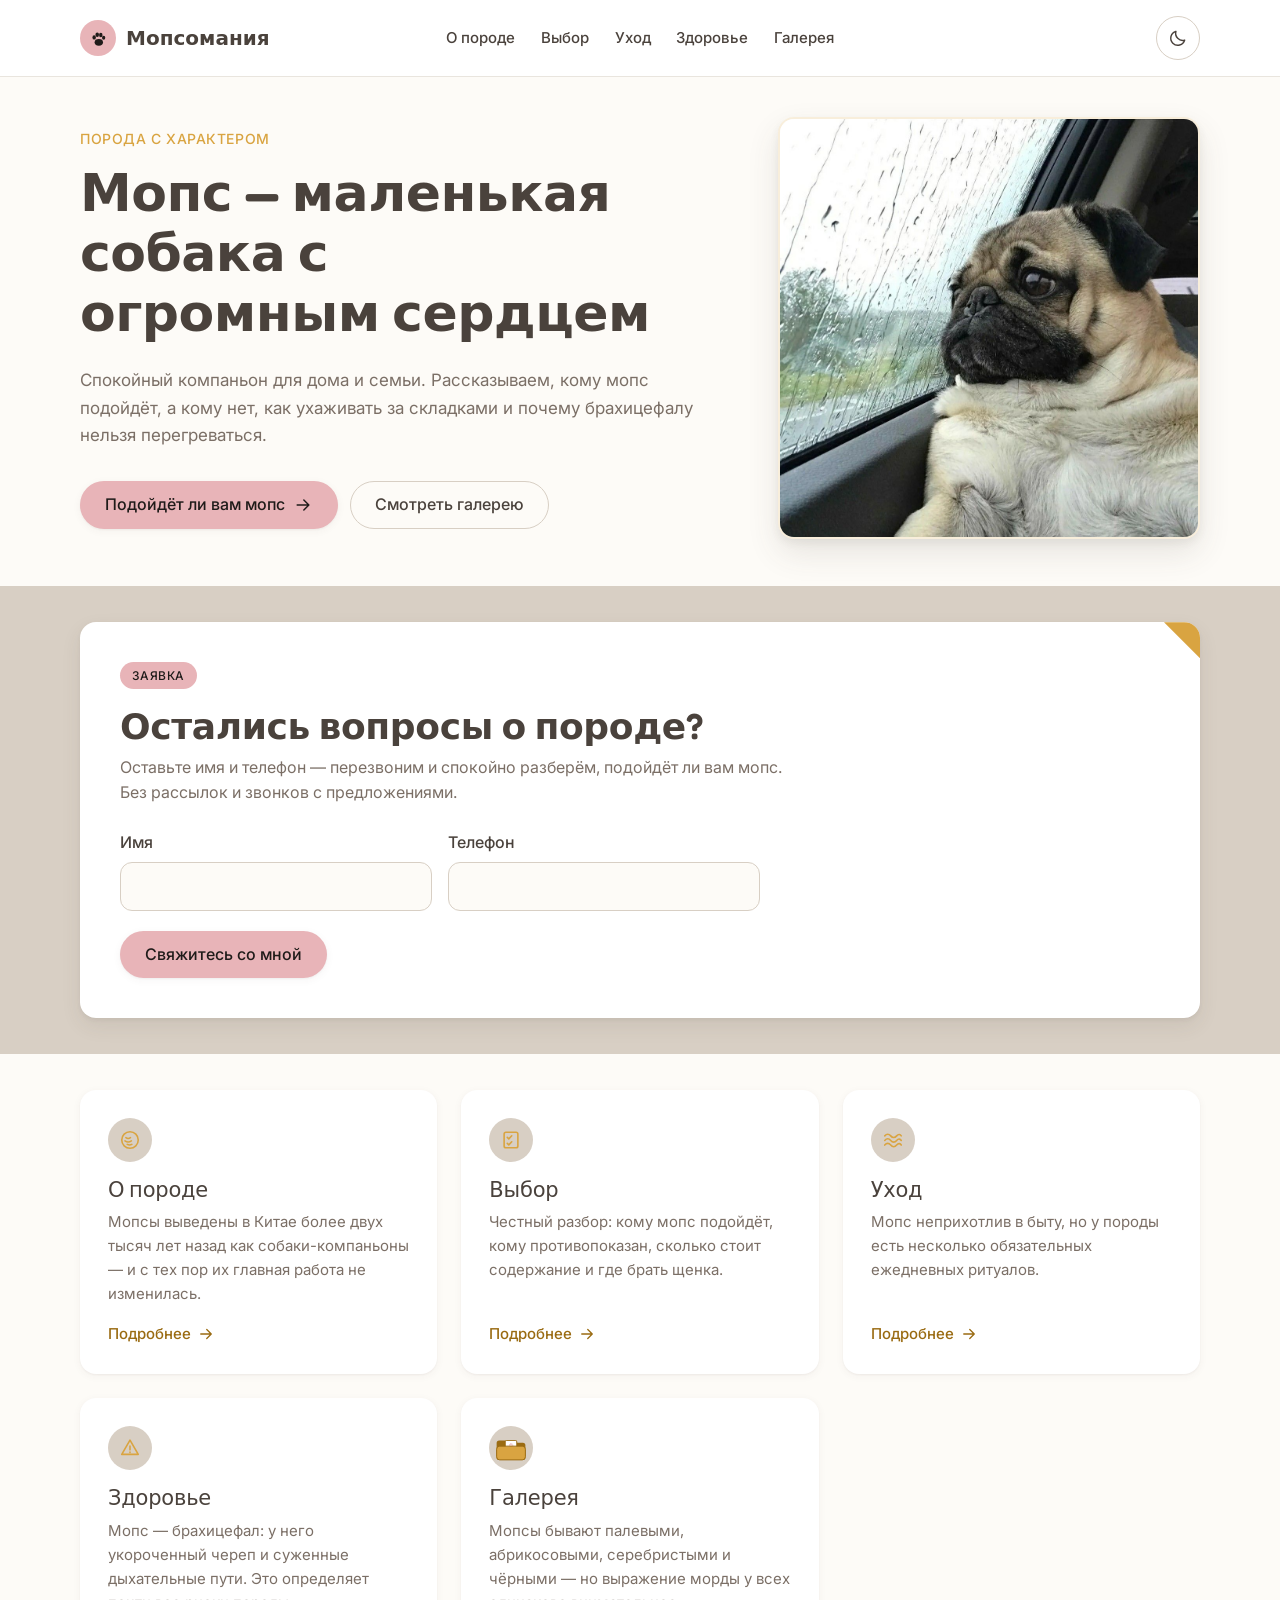
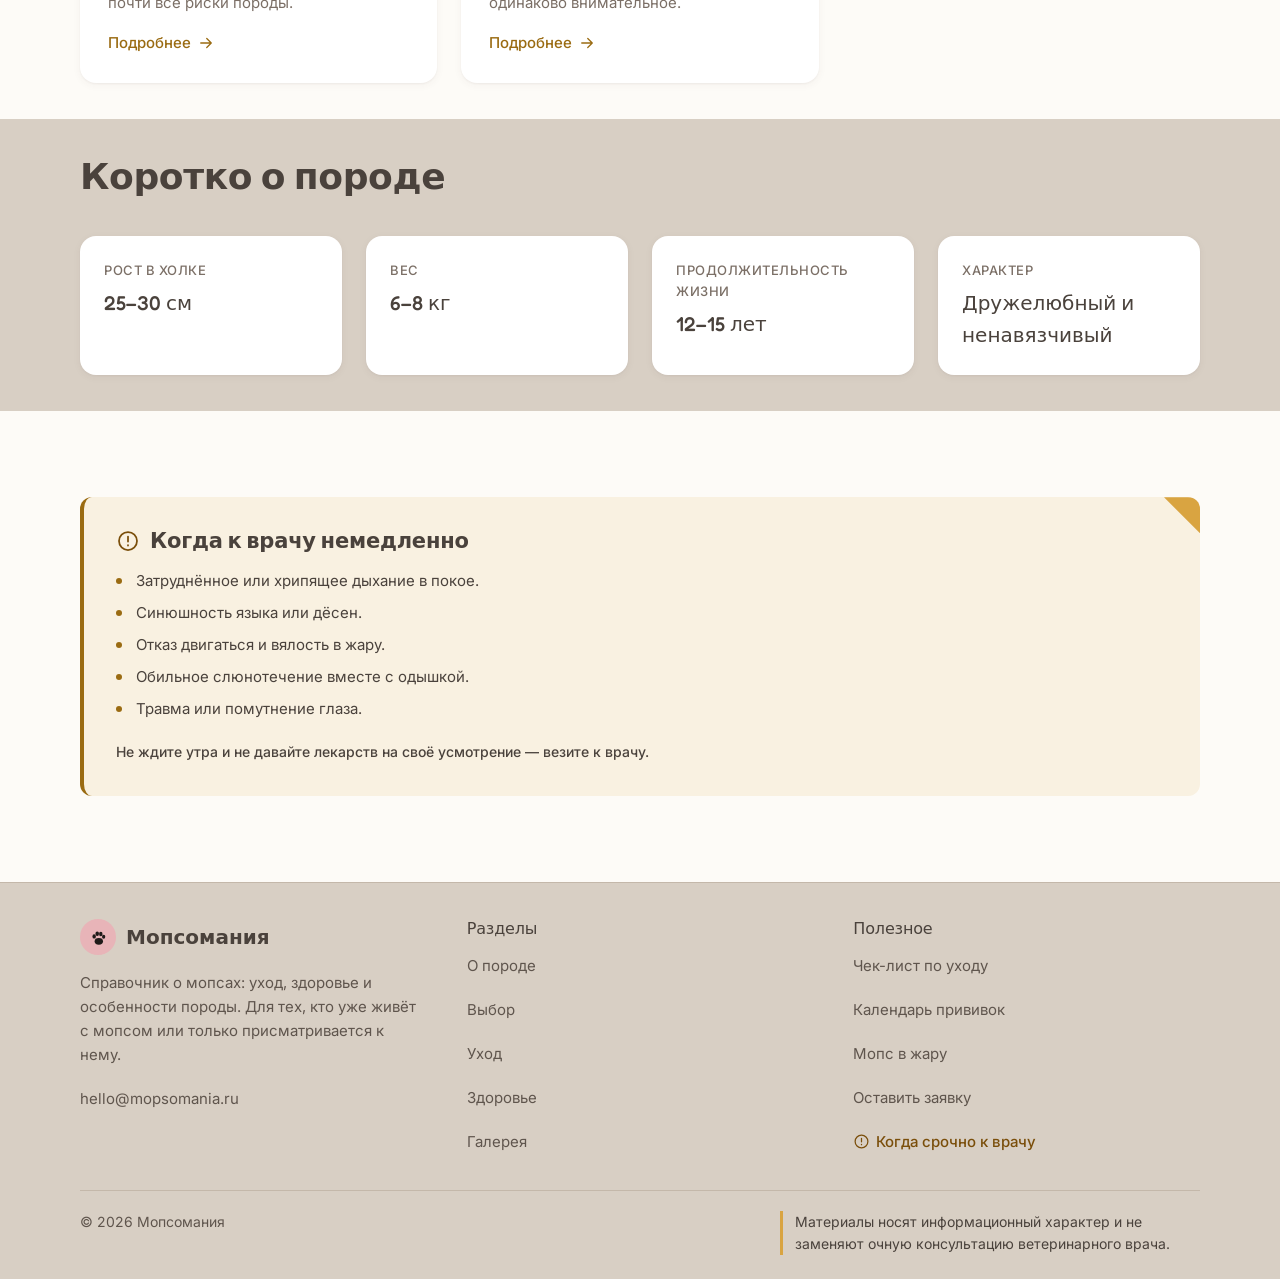
==== commit 36ac781b: "Анимированная иконка «Галерея», ссылка на заявку в подвале, a11y таблиц Иконка пятого анонса — папка" ====
--- a/index.html
+++ b/index.html
@@ -171,11 +171,16 @@
 
          Отправку целиком ведёт initLeadForm(); без скриптов вместо формы
          показывается адрес почты (.lead-fallback). -->
-    <section class="section section--alt">
+    <!-- id на секции, а не на заголовке: заголовок лежит внутри .tool
+         с классом .reveal и до появления блока смещён вниз на 24px.
+         Браузер прокручивает к смещённому положению, анимация сдвиг
+         убирает — и заголовок уезжает ровно на эти 24px под шапку.
+         У секции трансформации нет, ссылка из подвала попадает точно. -->
+    <section class="section section--alt" id="contact">
       <div class="container">
         <div class="tool reveal">
           <p class="tool__badge">Заявка</p>
-          <h2 class="tool__title" id="contact">Остались вопросы о породе?</h2>
+          <h2 class="tool__title">Остались вопросы о породе?</h2>
           <p class="tool__lead">Оставьте имя и телефон — перезвоним и спокойно разберём, подойдёт ли вам мопс. Без рассылок и звонков с предложениями.</p>
 
           <form class="lead" data-lead-form novalidate>
@@ -310,11 +315,53 @@
           </article>
 
           <article class="teaser reveal">
+            <!--
+              Единственный анонс с анимированной иконкой: при наведении на
+              карточку из папки веером выезжают три снимка. Сцена инлайновая,
+              а не внешним файлом, — иначе hover родителя до неё не достаёт.
+              Все состояния на CSS, скрипты сюда не заходят. Порядок фигур
+              обязателен: задняя стенка → снимки → передняя стенка, она
+              прячет их нижний край. Лапа внутри снимка — та же, что
+              в логотипе и маркерах «Коротко», в три тона.
+            -->
             <span class="teaser__icon" aria-hidden="true">
-              <svg class="icon" viewBox="0 0 24 24" focusable="false">
-                <rect x="3" y="5" width="18" height="14" rx="2"/>
-                <path d="M3 15.5l5-4 4 3 3-2 6 4.5"/>
-                <circle cx="8.4" cy="9.6" r="1.3"/>
+              <svg class="gallery-icon" viewBox="0 0 64 64" focusable="false">
+                <path class="gallery-icon__back" d="M13 20h11.5a3 3 0 0 1 2.4 1.2l1.9 2.5H51a4 4 0 0 1 4 4V47a4 4 0 0 1-4 4H13a4 4 0 0 1-4-4V24a4 4 0 0 1 4-4z"/>
+
+                <g class="gallery-icon__photo gallery-icon__photo--left">
+                  <rect class="gallery-icon__frame" x="23" y="20" width="18" height="22" rx="2"/>
+                  <g class="gallery-icon__paw gallery-icon__paw--gold" transform="translate(26.6 22.5) scale(.45)">
+                    <ellipse cx="6.5" cy="10.6" rx="2.15" ry="2.75"/>
+                    <ellipse cx="10.4" cy="7.3" rx="2.25" ry="2.95"/>
+                    <ellipse cx="14.9" cy="7.5" rx="2.2" ry="2.9"/>
+                    <ellipse cx="18.5" cy="11" rx="2.05" ry="2.6"/>
+                    <ellipse cx="12.4" cy="16.8" rx="5.3" ry="4.3"/>
+                  </g>
+                </g>
+
+                <g class="gallery-icon__photo gallery-icon__photo--right">
+                  <rect class="gallery-icon__frame" x="23" y="20" width="18" height="22" rx="2"/>
+                  <g class="gallery-icon__paw gallery-icon__paw--muted" transform="translate(26.6 22.5) scale(.45)">
+                    <ellipse cx="6.5" cy="10.6" rx="2.15" ry="2.75"/>
+                    <ellipse cx="10.4" cy="7.3" rx="2.25" ry="2.95"/>
+                    <ellipse cx="14.9" cy="7.5" rx="2.2" ry="2.9"/>
+                    <ellipse cx="18.5" cy="11" rx="2.05" ry="2.6"/>
+                    <ellipse cx="12.4" cy="16.8" rx="5.3" ry="4.3"/>
+                  </g>
+                </g>
+
+                <g class="gallery-icon__photo gallery-icon__photo--mid">
+                  <rect class="gallery-icon__frame" x="23" y="20" width="18" height="22" rx="2"/>
+                  <g class="gallery-icon__paw gallery-icon__paw--rose" transform="translate(26.6 22.5) scale(.45)">
+                    <ellipse cx="6.5" cy="10.6" rx="2.15" ry="2.75"/>
+                    <ellipse cx="10.4" cy="7.3" rx="2.25" ry="2.95"/>
+                    <ellipse cx="14.9" cy="7.5" rx="2.2" ry="2.9"/>
+                    <ellipse cx="18.5" cy="11" rx="2.05" ry="2.6"/>
+                    <ellipse cx="12.4" cy="16.8" rx="5.3" ry="4.3"/>
+                  </g>
+                </g>
+
+                <rect class="gallery-icon__front" x="9" y="29" width="46" height="22" rx="5"/>
               </svg>
             </span>
             <h2 class="teaser__title">
@@ -449,6 +496,7 @@
             <li><a class="footer__link" href="care/#checklist">Чек-лист по уходу</a></li>
             <li><a class="footer__link" href="health/#vaccination">Календарь прививок</a></li>
             <li><a class="footer__link" href="care/#heat">Мопс в жару</a></li>
+            <li><a class="footer__link" href="#contact">Оставить заявку</a></li>
             <li>
               <a class="footer__link footer__link--urgent" href="health/#emergency">
                 <svg class="icon footer__urgent-icon" viewBox="0 0 24 24" aria-hidden="true" focusable="false">
--- a/style.css
+++ b/style.css
@@ -1731,10 +1731,72 @@
   transition: background-color var(--dur-theme) var(--ease);
 }
 
+/*
+  Ширины колонок. На узком экране таблица не сжимается под экран, а
+  прокручивается внутри .table-wrap: в колонке уже --table-col слова ломаются
+  по слогам и строка вытягивается на пол-экрана. Ширину таблицы браузер
+  считает сам из min-width ячеек — число колонок нигде не зашито, и таблица
+  из двух колонок на телефоне по-прежнему помещается целиком (8.5 + 13rem
+  против 356px контейнера на экране 390px). Значения — переменные, потому
+  что у таблицы сравнения пород колонок пять и ей нужны свои.
+*/
 .care-table {
+  --table-col: 13rem;
+  --table-col-first: 8.5rem;
   width: 100%;
   border-collapse: collapse;
   font-size: .9375rem;
+}
+
+.care-table th,
+.care-table td {
+  min-width: var(--table-col);
+}
+
+/*
+  Первая колонка не уезжает при горизонтальной прокрутке: без неё непонятно,
+  к чему относится уехавшая вбок ячейка. Фон обязателен — сквозь «прилипшую»
+  ячейку видно проезжающие колонки. Правый край рисуем тенью, а не границей:
+  при border-collapse: collapse граница остаётся на месте и не прилипает.
+
+  Всё это только до 900px. Выше ни одна таблица сайта в контейнер не
+  упирается (самая широкая — сравнение пород, 44rem, перестаёт помещаться
+  около 830px), прокрутки нет, и липкая колонка оставляла бы на десктопе
+  лишнюю вертикальную линию — украшение вместо подсказки. Зум считается
+  в тех же CSS-пикселях, так что при увеличении правила включаются.
+*/
+@media (max-width: 900px) {
+  .care-table thead th:first-child,
+  .care-table tbody th[scope="row"] {
+    position: sticky;
+    left: 0;
+    z-index: 1;
+    /* --footer-border, а не --neutral: последний совпадает с цветом границ
+       между строками, и край «прилипшей» колонки в нём терялся */
+    box-shadow: 1px 0 0 var(--footer-border);
+  }
+
+  /* Заливка липкой ячейки повторяет ту, что была бы у неё и без прилипания:
+     у шапки --neutral, у строк тела --surface панели. Нечётные строки
+     перебивают это правило весом и ставят зебру — так и нужно. */
+  .care-table thead th:first-child {
+    background-color: var(--neutral);
+  }
+
+  .care-table tbody th[scope="row"] {
+    background-color: var(--surface);
+  }
+
+  /* Шапка таблицы сравнения пород прозрачная (см. раздел «Сравнение пород»),
+     поэтому её липкой ячейке нужен не --neutral, а фон панели. */
+  .compare-table thead th:first-child {
+    background-color: var(--surface);
+  }
+}
+
+.care-table thead th:first-child,
+.care-table tbody th[scope="row"] {
+  min-width: var(--table-col-first);
 }
 
 .care-table caption {
@@ -1931,6 +1993,114 @@
 
   .teaser__link:focus-visible {
     outline: none;
+  }
+}
+
+/* --- Иконка «Галерея»: папка со снимками ---
+
+   Единственная анимированная иконка анонса. Остальные четыре карточки
+   остаются на прежнем «кружке со значком» — приём работает, пока
+   выделяет одну карточку из пяти.
+
+   Сцена помещается внутрь того же кружка 2.75rem: снимки поднимаются
+   в верхнюю часть viewBox и за границы иконки не выходят ни на одном
+   брейкпоинте. Проверять это надо именно здесь, а не по карточке:
+   у .teaser нет overflow: hidden, вылет наружу никто не обрежет.
+*/
+.gallery-icon {
+  /*
+    280ms против обычных 200ms: элементов три, и им нужен разлёт по
+    времени — на общей длительности хвост последнего снимка обрывался.
+    Величина живёт только здесь и токеном не заводится: глобальная шкала
+    длительностей описывает одиночные переходы, а не сцены.
+  */
+  --gallery-dur: 280ms;
+  width: 2.5rem;
+  height: 2.5rem;
+}
+
+/* Задняя стенка темнее передней — иначе папка читается плоским пятном.
+   Передняя на --accent-2, как декоративные значки остальных карточек,
+   но с обводкой: на кружке --neutral горчичный даёт 1.46:1, а на
+   наведённом --accent — и вовсе 1.25:1, и без контура форма пропадает. */
+.gallery-icon__back {
+  fill: var(--accent-2-strong);
+}
+
+.gallery-icon__front {
+  fill: var(--accent-2);
+  stroke: var(--accent-2-strong);
+  stroke-width: 1.5;
+}
+
+/*
+  Рамка снимка на --accent-2-strong, а не на --footer-border, как обычная
+  граница: в тёмной теме --footer-border равен --neutral, то есть цвету
+  самого кружка, и рамка исчезала бы ровно там, где снимок выезжает
+  на кружок. Заливка --surface совпадает с фоном карточки — снимок
+  читается как лист бумаги в обеих темах.
+*/
+.gallery-icon__frame {
+  fill: var(--surface);
+  stroke: var(--accent-2-strong);
+  stroke-width: 1.25;
+}
+
+.gallery-icon__paw--gold { fill: var(--accent-2); }
+.gallery-icon__paw--rose { fill: var(--accent); }
+.gallery-icon__paw--muted { fill: var(--text-muted); }
+
+/*
+  transform-box: fill-box переводит начало координат в рамку самой группы,
+  иначе поворот считался бы от угла viewBox и снимки уехали бы по дуге.
+  Задержки стоят на самих снимках, а не в правиле :hover: тогда веер
+  и раскрывается, и складывается одинаковой лесенкой.
+*/
+.gallery-icon__photo {
+  transform-box: fill-box;
+  transform-origin: 50% 100%;
+  transition: transform var(--gallery-dur) ease-out;
+}
+
+.gallery-icon__photo--right { transition-delay: 50ms; }
+.gallery-icon__photo--left { transition-delay: 100ms; }
+
+/*
+  Наведение — только там, где указатель действительно есть. На тач-экране
+  :hover залипает после тапа, и карточка осталась бы с раскрытым веером
+  до перехода на другую страницу; в (hover: none) сцена просто статична.
+*/
+@media (hover: hover) {
+  .teaser:hover .gallery-icon__photo--mid {
+    transform: translateY(-15px);
+  }
+
+  .teaser:hover .gallery-icon__photo--left {
+    transform: translate(-9px, -13px) rotate(-8deg);
+  }
+
+  .teaser:hover .gallery-icon__photo--right {
+    transform: translate(9px, -13px) rotate(8deg);
+  }
+}
+
+/*
+  Клавиатура: та же сцена по :focus-visible на карточке. Правило отдельное
+  и под @supports — селектор с неподдержанным :has() уронил бы весь список
+  вместе с рабочим :hover. Там, где :has() нет, теряется только анимация
+  по фокусу, кольцо фокуса рисуется своим правилом выше.
+*/
+@supports selector(:has(*)) {
+  .teaser:has(.teaser__link:focus-visible) .gallery-icon__photo--mid {
+    transform: translateY(-15px);
+  }
+
+  .teaser:has(.teaser__link:focus-visible) .gallery-icon__photo--left {
+    transform: translate(-9px, -13px) rotate(-8deg);
+  }
+
+  .teaser:has(.teaser__link:focus-visible) .gallery-icon__photo--right {
+    transform: translate(9px, -13px) rotate(8deg);
   }
 }
 
@@ -2253,13 +2423,20 @@
   display: grid;
   gap: clamp(1rem, 2vw, 1.5rem);
   align-items: stretch;
-  /* Колонки редко одинаковой длины — без этого короткая не дотянулась бы
-     до высоты соседней, и заливки встали бы ступенькой */
-  grid-auto-rows: 1fr;
-}
-
+}
+
+/*
+  Выравнивание высот нужно только в две колонки: без него короткая колонка
+  не дотянулась бы до высоты соседней и заливки встали бы ступенькой.
+  В одну колонку то же правило вредит — обе строки получают высоту длинной,
+  и под коротким текстом остаётся пустая заливка в пол-экрана. Поэтому
+  grid-auto-rows живёт внутри медиазапроса, рядом с самими колонками.
+*/
 @media (min-width: 760px) {
-  .duo { grid-template-columns: repeat(2, 1fr); }
+  .duo {
+    grid-template-columns: repeat(2, 1fr);
+    grid-auto-rows: 1fr;
+  }
 }
 
 .duo__col {
@@ -2748,29 +2925,14 @@
 }
 
 /* Пять колонок текста в 390px не помещаются — таблица прокручивается
-   внутри обёртки. Минимум держит колонки читаемыми на любом экране. */
+   внутри обёртки, как и остальные, липкая первая колонка приходит оттуда же.
+   Свои здесь только ширины: на общих 11rem пять колонок дали бы 55rem, и
+   прокрутка стала бы вдвое длиннее без пользы — тексты в ячейках короткие.
+   Нижний предел держит колонки читаемыми на любом экране. */
 .compare-table {
+  --table-col: 8rem;
+  --table-col-first: 11rem;
   min-width: 44rem;
-}
-
-/*
-  Первая колонка не уезжает при горизонтальной прокрутке.
-  Фон обязателен: без него сквозь «прилипшую» ячейку видно проезжающие
-  колонки. Правый край рисуем тенью, а не границей: при
-  border-collapse: collapse граница остаётся на месте и не прилипает.
-*/
-.compare-table th[scope="row"],
-.compare-table thead th:first-child {
-  position: sticky;
-  left: 0;
-  z-index: 1;
-  min-width: 11rem;
-  background-color: var(--surface);
-  /* --footer-border, а не --neutral: последний совпадает с цветом границ
-     между строками, и край «прилипшей» колонки в нём терялся. Токен взят
-     как единственный в палитре оттенок для видимой волосяной линии —
-     тот же приём, что с --emergency-tint у .duo. */
-  box-shadow: 1px 0 0 var(--footer-border);
 }
 
 /*
@@ -2819,6 +2981,17 @@
    поэтому геометрия взята у вариантов теста (.quiz__option): фон --bg на
    карточке --surface, граница --neutral, радиус --radius-sm. Поле читается
    как отдельный элемент внутри .tool, а не как продолжение карточки. */
+
+/*
+  Цель ссылки «Оставить заявку» из подвала. Отступ тот же, что у якорей
+  заголовков, но висит он на секции: заголовок формы лежит внутри .tool
+  с классом .reveal, а тот до появления смещён вниз на 24px. Браузер
+  прокручивает к смещённому положению, анимация сдвиг снимает — и цель
+  уезжает ровно на эти 24px под шапку. У секции трансформации нет.
+*/
+#contact {
+  scroll-margin-top: calc(var(--header-h) + 16px);
+}
 
 .lead {
   display: grid;
@@ -3361,6 +3534,22 @@
     transition: none !important;
   }
 
+  /* Сцена «папка со снимками» сразу в развёрнутом виде: движение выключено,
+     но содержимое иконки должно остаться понятным. Общее правило выше уже
+     свело переход к .01ms, поэтому раскладывать веер не нужно — достаточно
+     задать конечные положения как обычное состояние. */
+  .gallery-icon__photo--mid {
+    transform: translateY(-15px);
+  }
+
+  .gallery-icon__photo--left {
+    transform: translate(-9px, -13px) rotate(-8deg);
+  }
+
+  .gallery-icon__photo--right {
+    transform: translate(9px, -13px) rotate(8deg);
+  }
+
   /* Жест «погладь мопса» выключен целиком: остаётся статичное фото.
      Видео и клавиатурная альтернатива к нему тоже не нужны — JS сюда
      не заходит и слушателей не вешает. */
